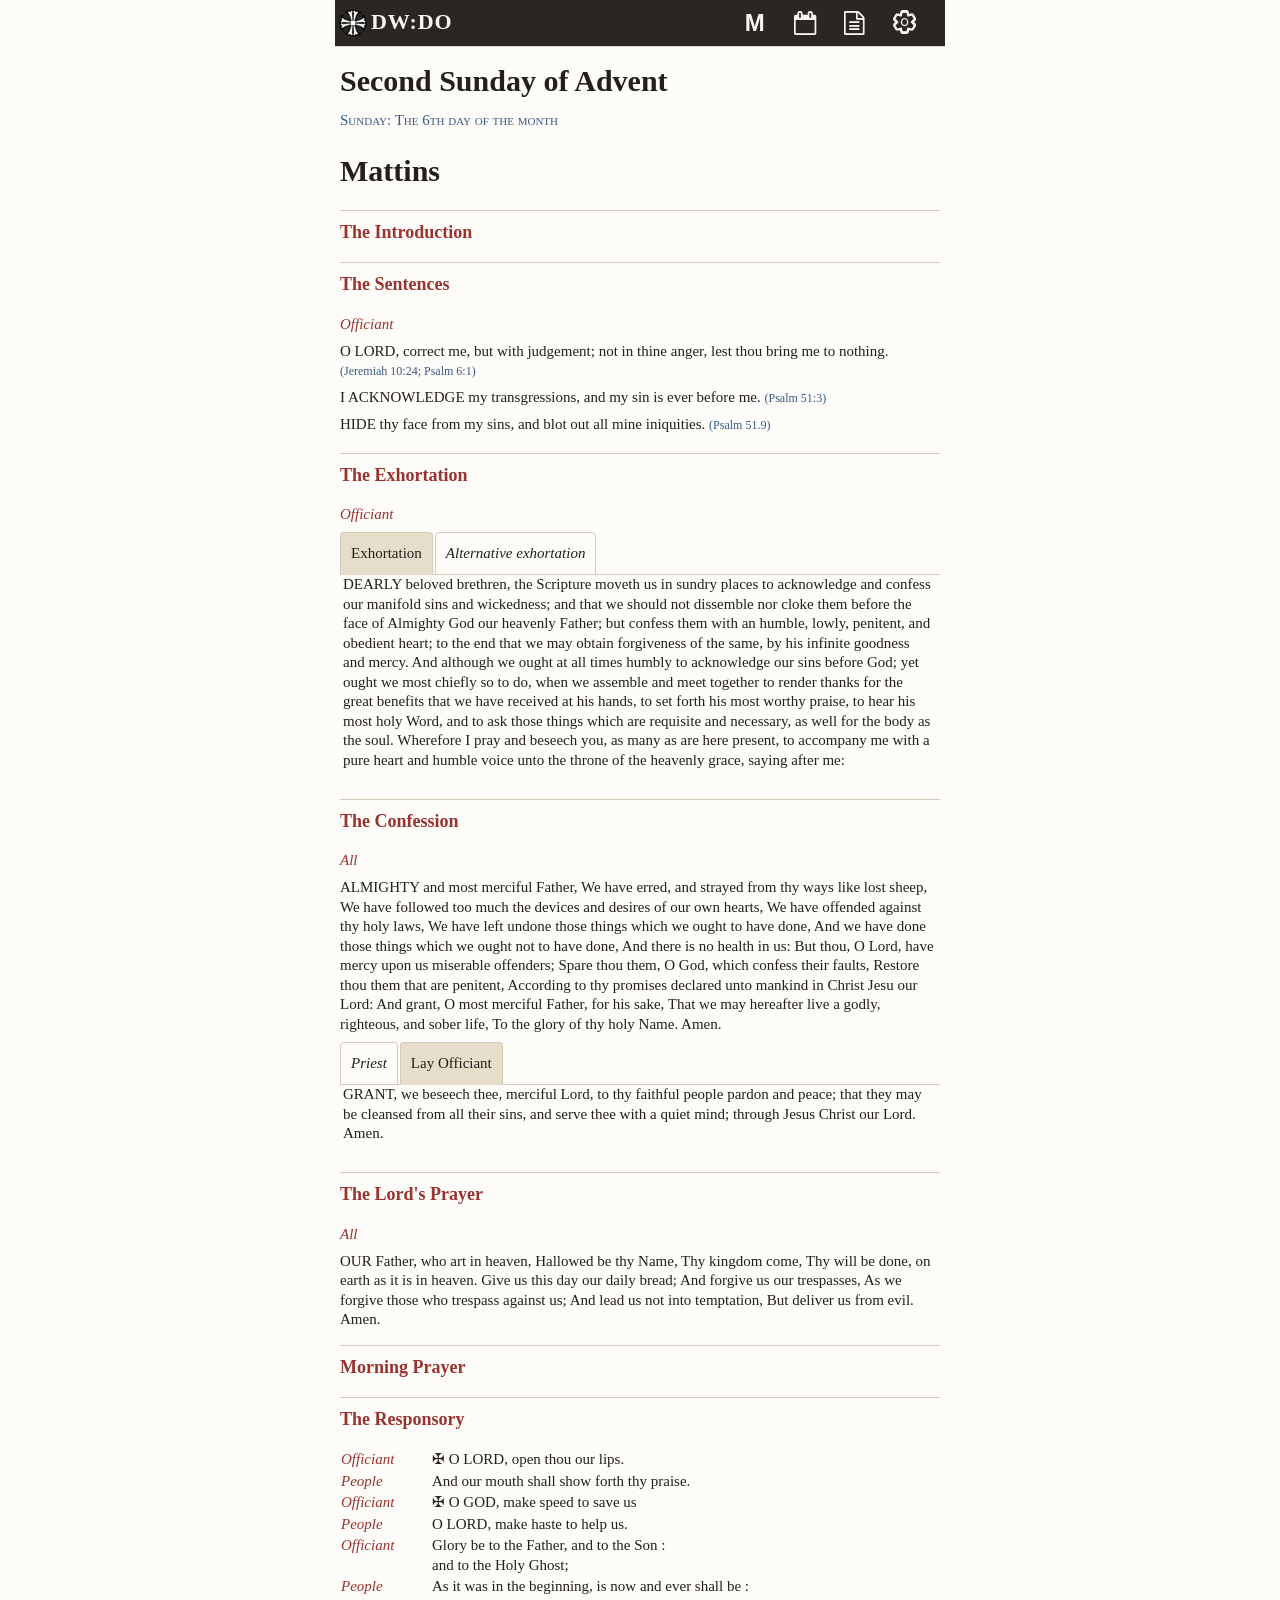
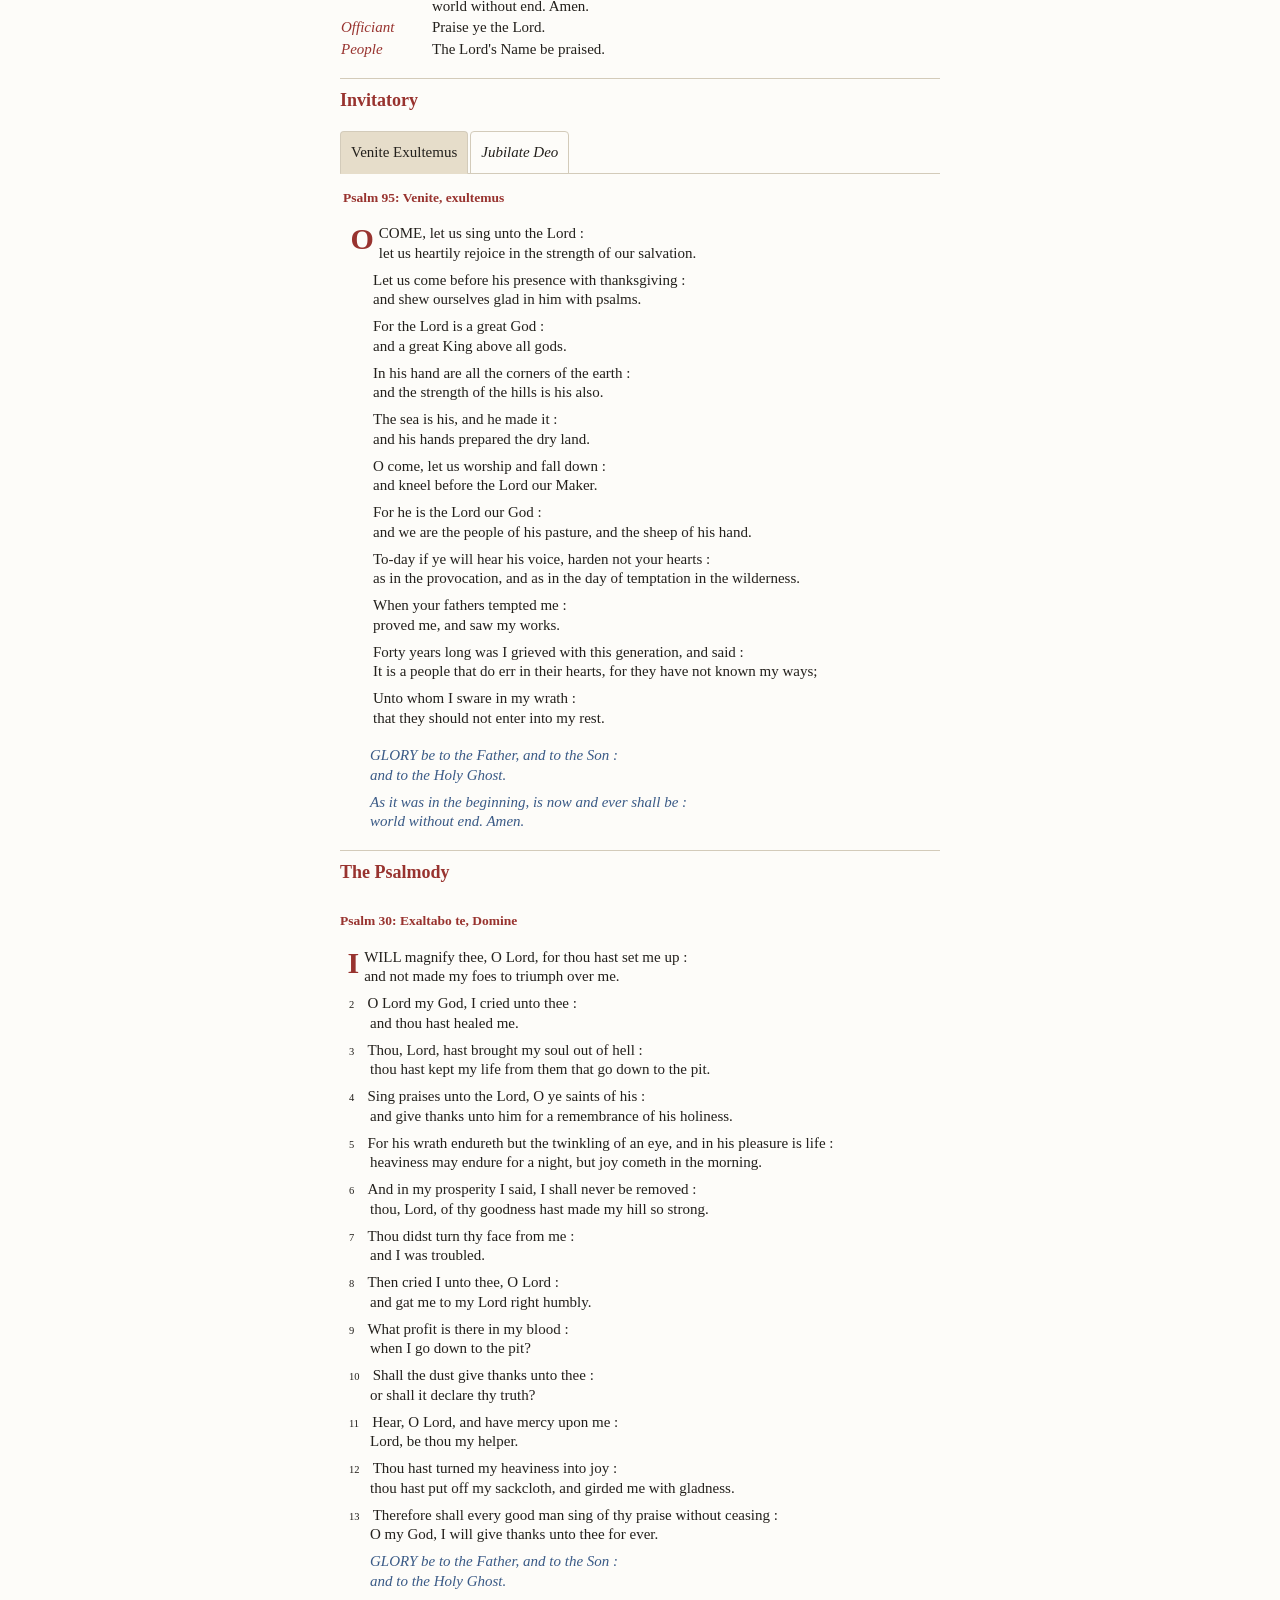
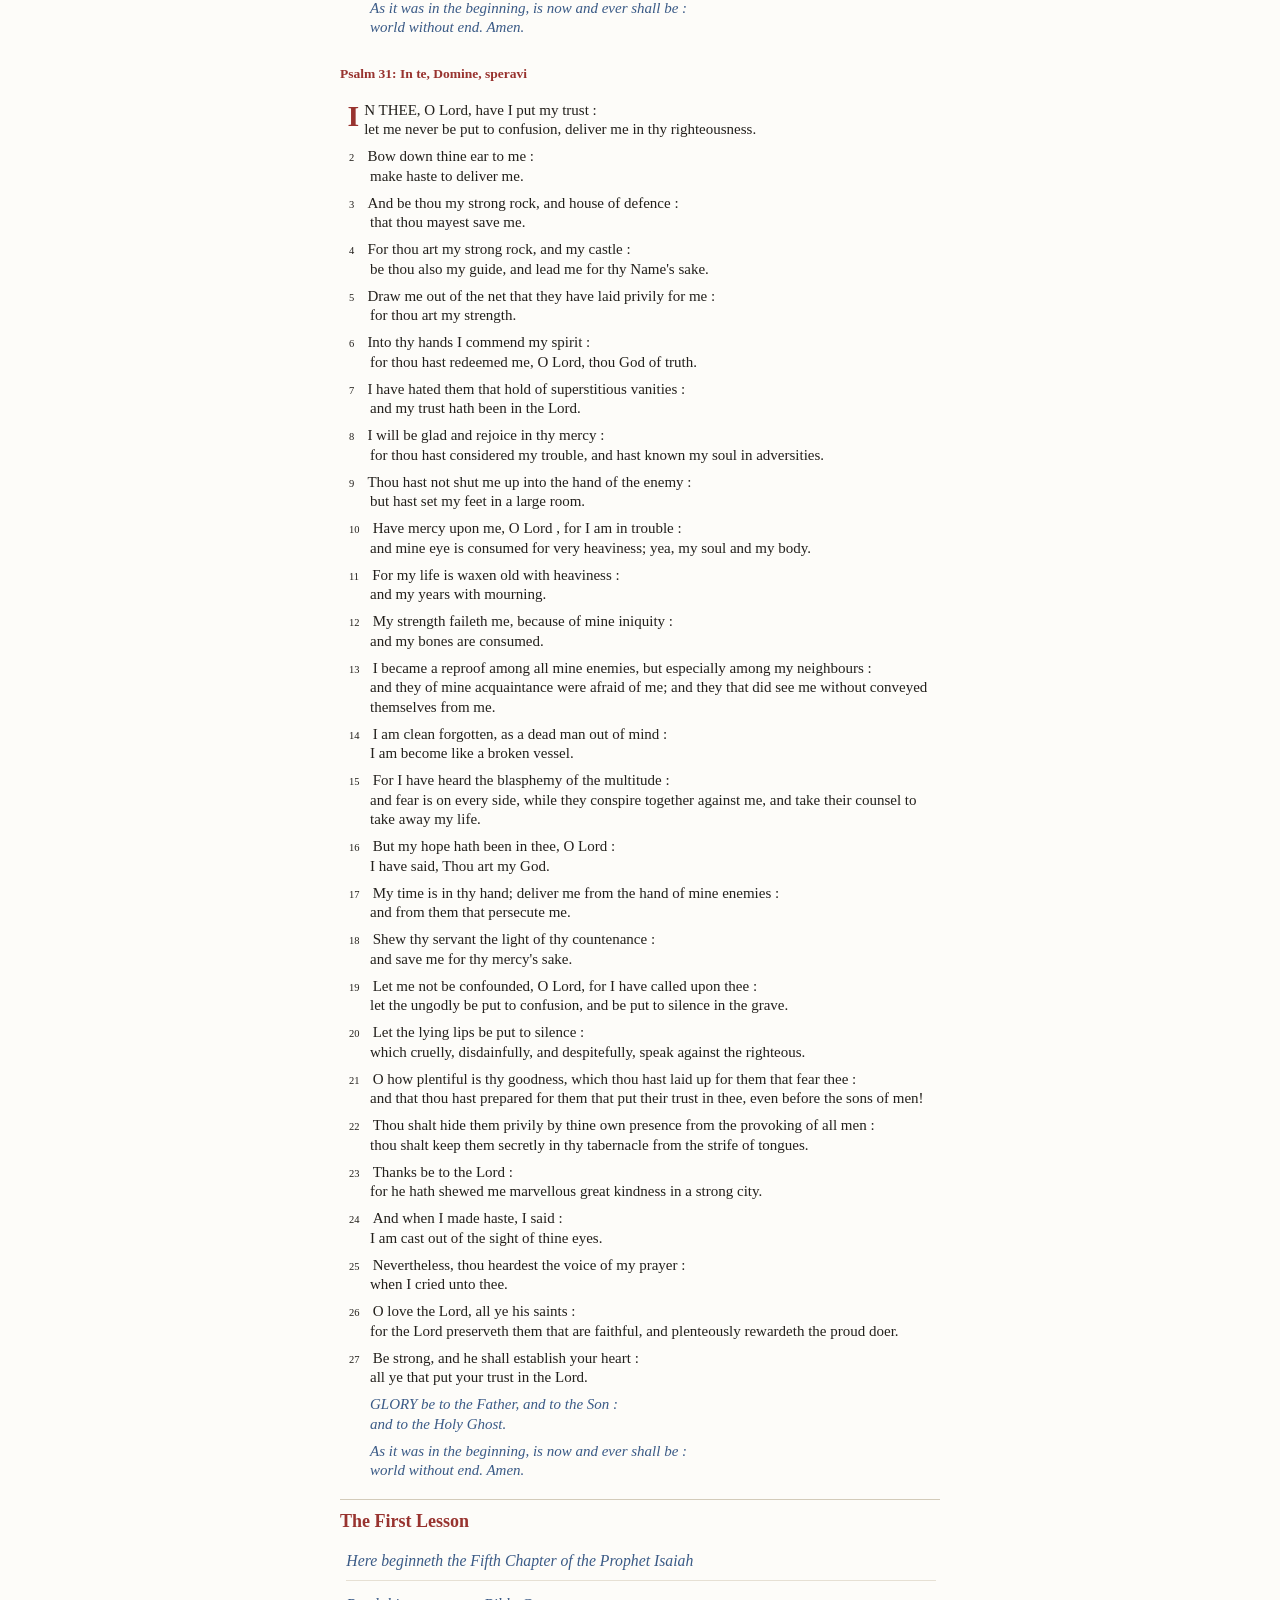
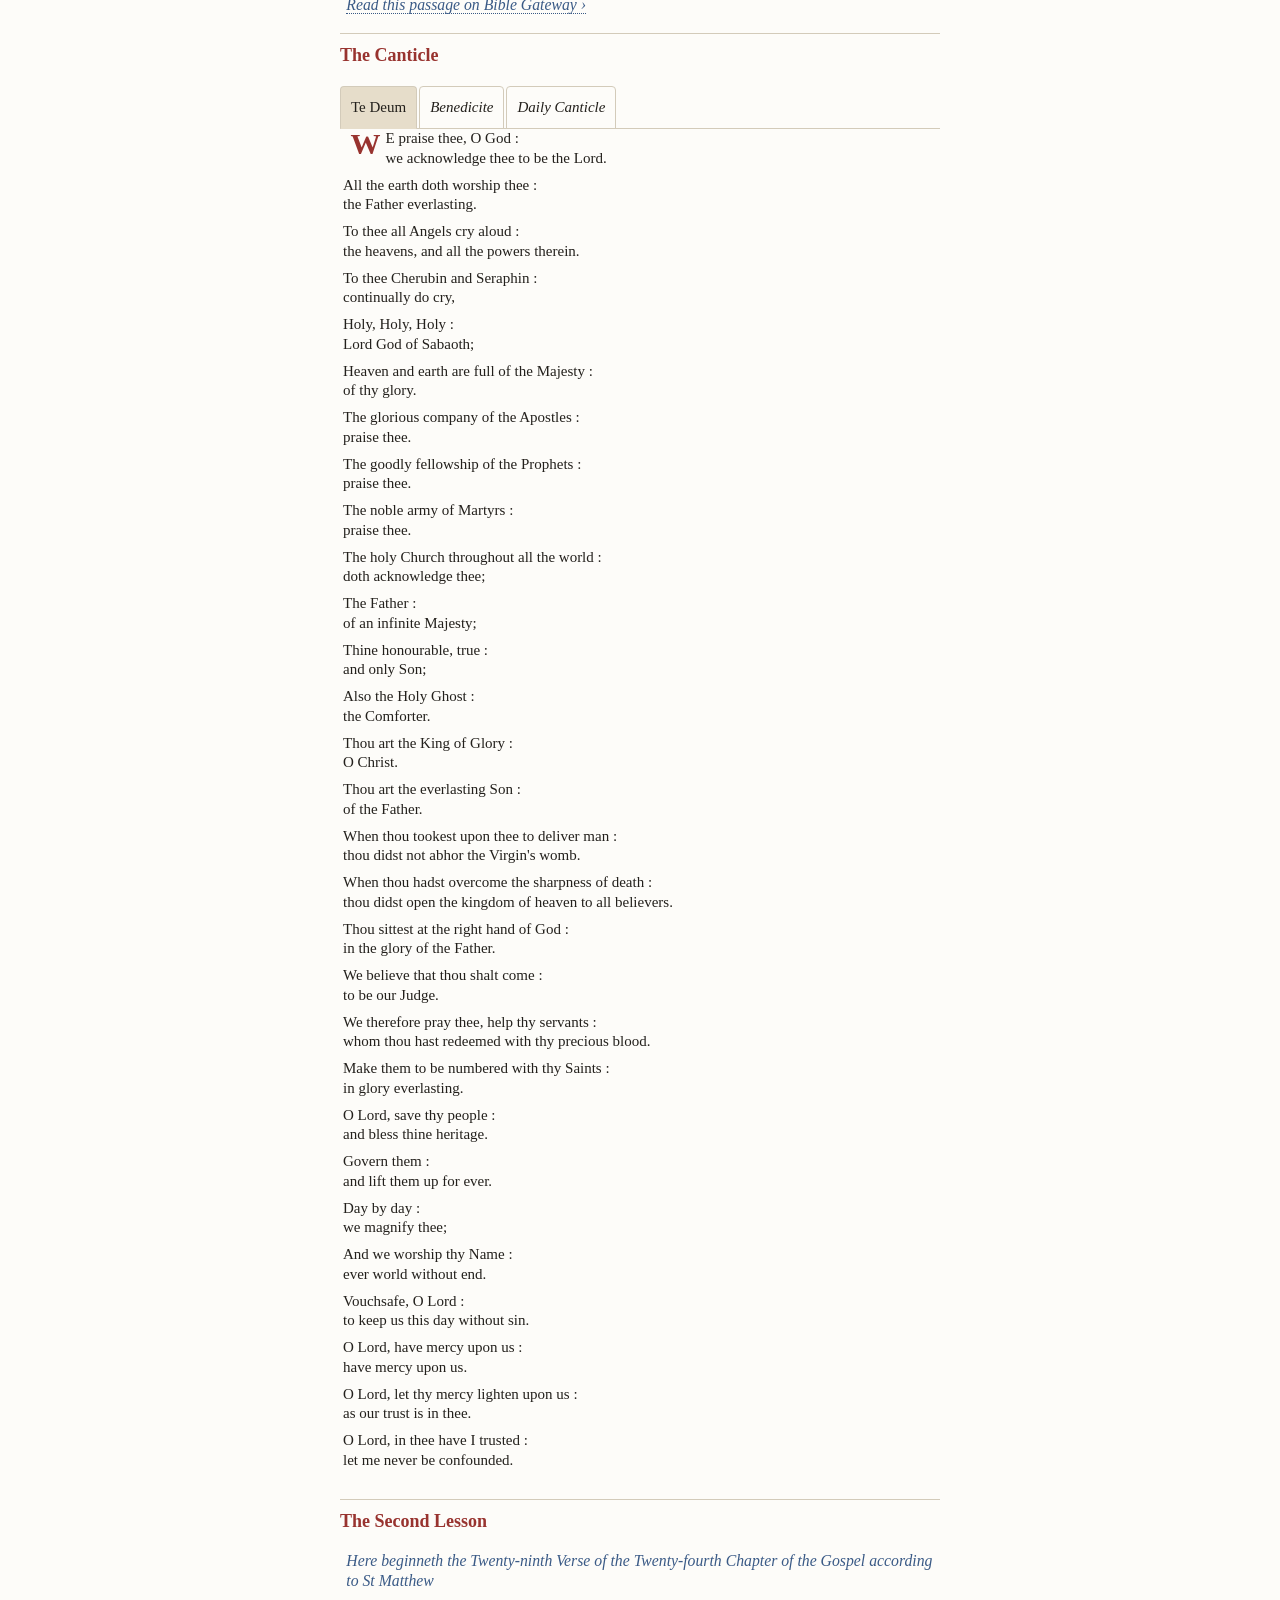
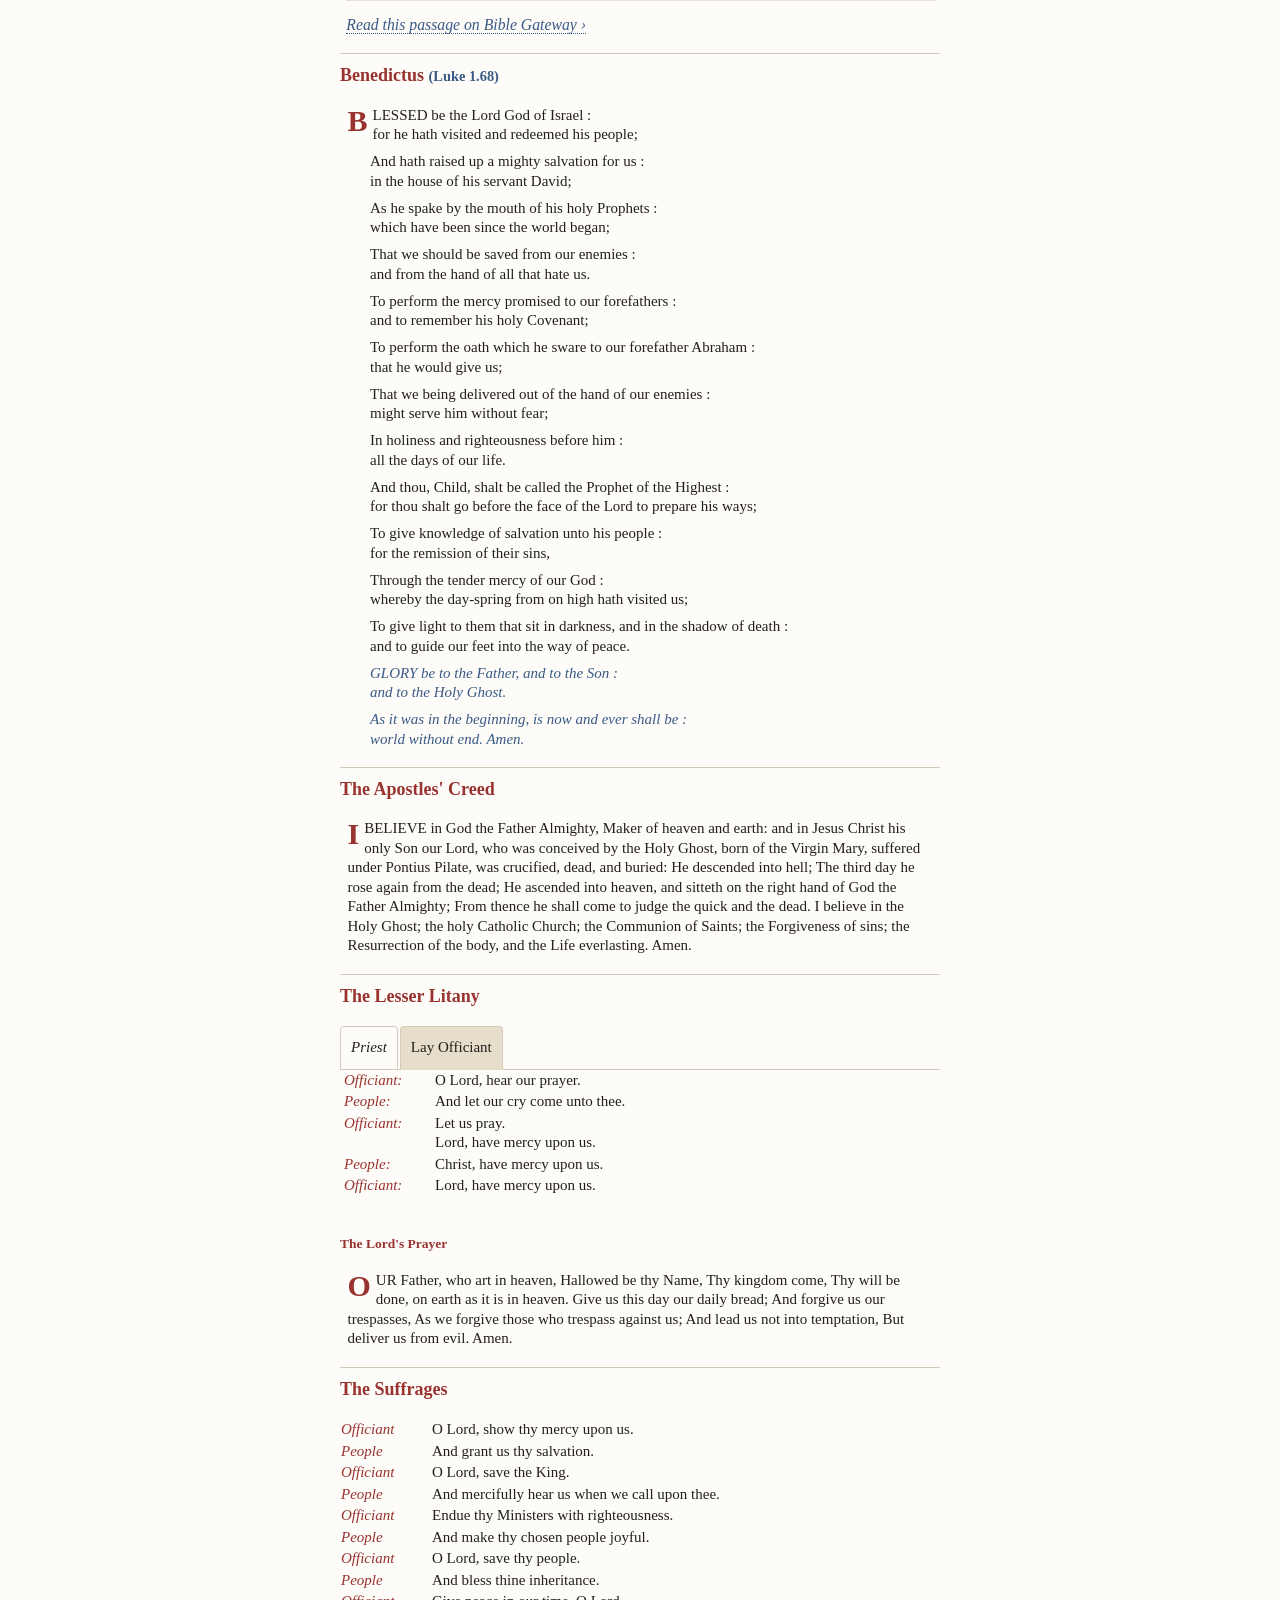
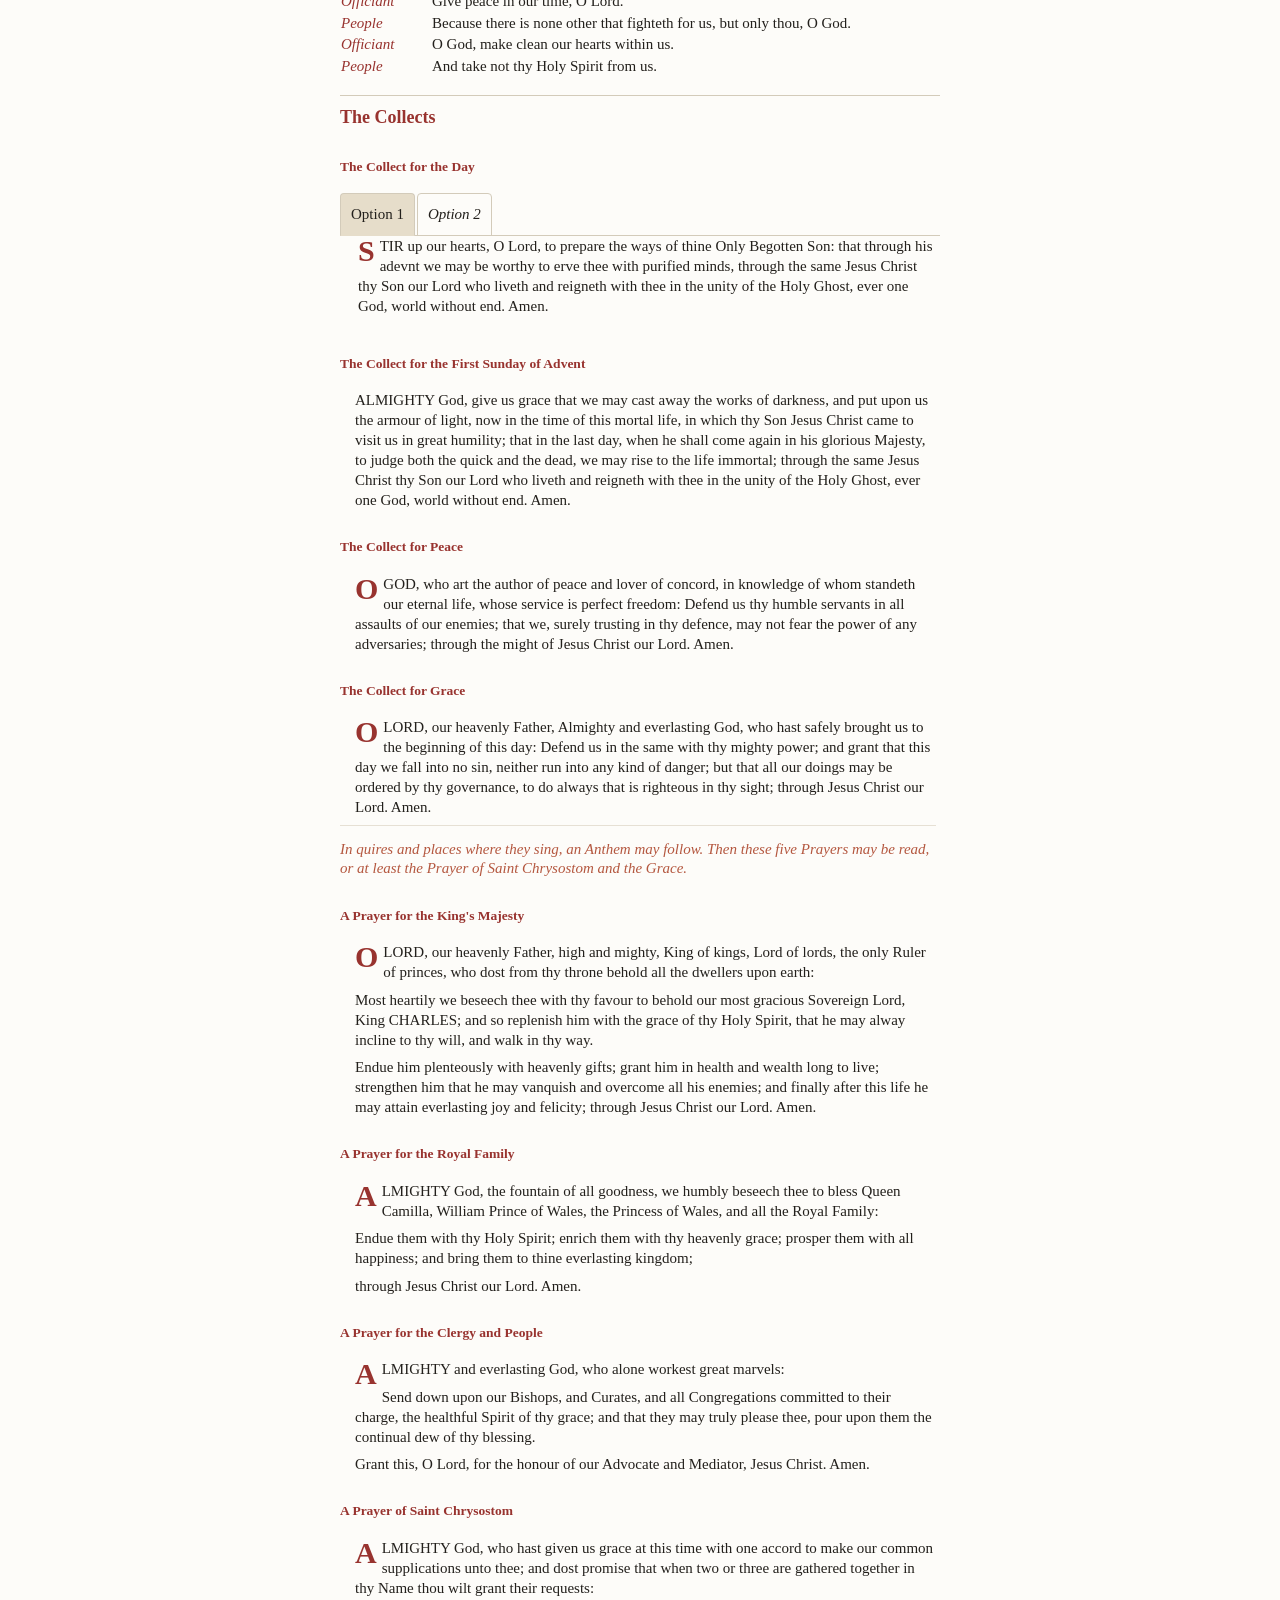
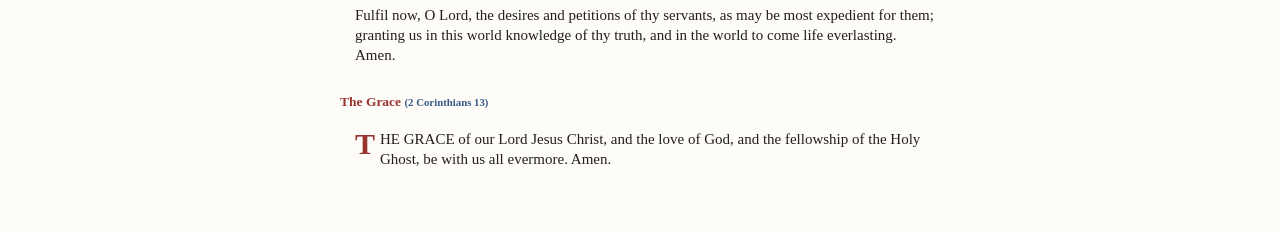
==== site/office.html @ e0500a2c "Local edition of DW:DO with embedded RSVCE lessons Self-contained private copy of the DW:DO Daily Of" ====
<!DOCTYPE html>
<html lang="en">
  <head>
    <meta charset="utf-8">
    <meta name="viewport" content="width=device-width, initial-scale=1.0">
    <title>DW:DO Office</title>
    <link rel="manifest" href="manifest.json">
    <script src="jsdata/psalmsText.js"></script>
    <script src="jsdata/otherTexts.js"></script>
    <script src="jsdata/psalmsForDay.js"></script>
    <script src="jsdata/calReadings.js"></script>
    <script src="jsdata/lessonText.js"></script>
    <script src="jsdata/endings.js"></script>
    <script src="jsdata/responsories.js"></script>
    <script src="js/ordo.js"></script>
    <script src="js/litDay.js"></script>
    <script src="js/officeFunctions.js"></script>
    <script src="upup.min.js"></script>
    <link rel="stylesheet" type="text/css" href="css/styles.css"></link>
    <link rel="shortcut icon" type="image/jpg" href="icon/favicon-48x48.png" />
    <link rel="apple-touch-icon" href="icon/favicon-192x192.png">
  </head>
  <body>
    <div id="container">
      <nav class='main-nav' id="main-nav">
        <div id="navhead"><img width='32' height='32' src='icon/favicon-48x48.png' class='navhead'>
          <p class='navheader'>DW:DO</p>
        </div>
        <div id='menu-buttons'>
          <button type="button" id='officeButton' class='sbtn' onclick="toggleOffice();">M</button>
          <button type="button" id='todayButton' class='sbtn hidden' onclick="changedate();"><i class="icon-ccw"></i></button>
          <button type="button" id='ordoButton' class='sbtn' onclick="showView('ordo');"><i class="icon-calendar-empty"></i></button>
          <button type="button" id='textsButton' class='sbtn' onclick="showView('texts');"><i class="icon-doc-text"></i></button>
          <button type="button" id='settingsButton' class='sbtn' onclick="showView('settings');"><i class="icon-cog-outline"></i></button>
          <button type="button" id='returnButton' class='sbtn hidden' onclick="showView('office');"><i class="icon-reply"></i></button>
        </div>
      </nav>

      <div id="ordo"></div>
      <div id="liturgicalDay"></div>
      <div id="office">
        <div id="officeTitle"></div>
        <div id="introduction"></div>
        <div id="Responsory"></div>
        <div id="InvitatoryPsalm"></div>
        <div id="Psalmody"></div>
        <div id="FirstLesson" class="firstlesson"></div>
        <div id="TeDeumOrMagnificat" class="psalm"></div>
        <div id="SecondLesson" class="secondlesson"></div>
        <div id="BenedictusorNuncDimittis" class="psalm"></div>
        <div id="Creed" class="psalm"></div>
        <div id="LesserLitany"></div>
        <div id="LordsPrayer" class="psalm"></div>
        <div id="Suffrages"></div>
        <div id="Collect"></div>
        <div id="Conclusion"></div>
        <div id="Anthem"></div>
      </div>
      <div id="compline">
        <div id="complineHeading"></div> 
        <div id="complineIntroduction"></div>
        <div id='complinePsalmody'></div>
        <div id='complineChapter'></div>
        <div id="complineHymn"></div>
        <div id="complineND"></div>
        <div id="complineCreed" class="psalm"></div>
        <div id="complineLordsPrayer" class="psalm"></div>
        <div id="complineConfession" class="psalm"></div>
        <div id="complineCollects"></div>
        <div id="complineAnthem">
        </div>
      </div>
      <div id="texts">
        <button class="accordion">The Litany</button>
        <div class='panel' id="litany">
        </div>
        <button class="accordion">The Psalms</button>
        <div class='panel' id="thePsalms">
          <div id="psalmsList"></div>
          <div id="thePsalm"></div>
        </div>
        <button id='messagesaccordion' class="accordion hidden">Message</button>
        <div class='panel' id="messages"></div>
        <!--<script>getMessages();</script>-->
      </div>
      <div id="settings"><h1>Settings</h1>
        <div id="options">
          <section>
            <h3>Officiant</h3>
            <div class='switchdiv'>
            <label for="opriest">Assume officiant is a priest</label>
              <label class="switch">
                <input type="checkbox" id="opriest" name="opriest" onchange = "doSetting('opriest','checkbox');">
                <span class="slider round"></span>
              </label>
            </div>
          </section>
          <section>
            <h3>Country &amp; Calendar</h3>
            <div class="custom-select">
              <select name="country" id="country" onchange="doSetting('country');">
                <option value="ENG">England</option>
                <option value="SCO">Scotland</option>
                <option value="WAL">Wales</option>
                <option value="CAN">Canada</option>
                <option value="USA">USA</option>
                <option value="AUS">Australia</option>
              </select>
            </div>
            <div class='switchdiv'>
              <label for="cal_show">Show overridden items in calendar</label>
              <label class="switch">
                <input type="checkbox" id="cal_show" name="cal_show" onchange = "doSetting('cal_show','checkbox');">
                <span class="slider round"></span>
              </label>
            </div>
            <div id='commonwealthoption'>
              <div class='switchdiv'>
                <label for="co_prayer">Show Commonwealth prayer instead of King and Royal Family</label>
                <label class="switch">
                  <input type="checkbox" id="co_prayer" name="co_prayer" onchange = "doSetting('co_prayer','checkbox');">
                  <span class="slider round"></span>
                </label>
              </div>
            </div>
          </section>
          <section>
            <h3>Text size</h3>
            <div class="textbuttons">
            <button type="button"  class='textbuttons' name="btn3" onclick="doSetting('fontsize',1);">A+</button>
            <button type="button" class='textbuttons'  name="btn2" onclick="doSetting('fontsize',0);">A</button>
            <button type="button" class='textbuttons' name="btn1" onclick="doSetting('fontsize',-1);">-A</button><br />
          </div>
            <p>Sample psalm text</p>
            <div class='sample'>
              <div class="psalm">
              <p class="psalm">HELP me, Lord, for there is not one godly man left&nbsp;:<br>
                for the faithful are minished from among the children of men,</p>
              <p class="psalm"><span class="pNumber">2 </span>They talk of vanity every one with his neighbour&nbsp;:<br>
                  they do but flatter with their lips, and dissemble in their double heart.</p>
              </div>
            </div>
          </section>
         <section>
            <h3>Dark Mode</h3>
            <div class='switchdiv'>
              <label for="m_dm">Mattins</label>
              <label class="switch">
                <input type="checkbox" id="m_dm" name="m_dm" onchange = "doSetting('m_dm','checkbox');">
                <span class="slider round"></span>
              </label>
            </div>
            <div class='switchdiv'>
              <label for="e_dm">Evensong</label>
              <label class="switch">
                <input type="checkbox" id="e_dm" name="e_dm" onchange = "doSetting('e_dm','checkbox');">
                <span class="slider round"></span>
              </label>
            </div>
            <div class='switchdiv'>
              <label for="c_dm">Compline</label>
              <label class="switch">
                <input type="checkbox" id="c_dm" name="c_dm" onchange = "doSetting('c_dm','checkbox');">
                <span class="slider round"></span>
              </label>
            </div>
          </section>
          <section>
            <h3>Time settings</h3>
            <div class="switchdiv">
              <label for="c_time">Show Compline from (pm:)</label>
              <input class="time-input" name='c_time' id="c_time" type="number" value = '9' step="1" min="4" max="11" onchange="doSetting('c_time');"/>
            </div> 
            <div class="switchdiv">
              <label for="eve_time">Show eve of feasts from (pm:)</label>
              <input class="time-input" name='c_time' id="eve_time" type="number" value = '5' step="1" min="0" max="11" onchange="doSetting('eve_time');"/>
            </div>
          </section>
          <section>
            <h3>Marian Anthems</h3>
            <div class='switchdiv'>
              <label for="a_m">Show anthem after Mattins</label>
              <label class="switch">
                <input type="checkbox" id="a_m" name="a_m" onchange = "doSetting('a_m','checkbox');">
                <span class="slider round"></span>
              </label>
            </div>
            <div class='switchdiv'>
              <label for="a_e">Show anthem after Evensong</label>
              <label class="switch">
                <input type="checkbox" id="a_e" name="a_e" onchange = "doSetting('a_e','checkbox');">
                <span class="slider round"></span>
              </label>
            </div><HR >
            <div class='switchdiv'>
              <label for="ca_latin">Anthem in Latin</label>
              <label class="switch">
                <input type="checkbox" id="ca_latin" name="ca_latin" onchange = "doSetting('ca_latin','checkbox');">
                <span class="slider round"></span>
              </label>
            </div>
          </section>
          <section>
            <h3>Page Buttons</h3>
            <div class='switchdiv'>
              <label for="pb">Show page buttons</label>
              <label class="switch">
                <input type="checkbox" id="pb" name="pb" onchange = "doSetting('pb','checkbox');">
                <span class="slider round"></span>
              </label>
            </div>
          </section>
        </div>
        <p>Noticed any issues? <a href="mailto:davidaldred@gmail.com">contact me</a>
        </div>
      </div>
    <div id="pagebuttons">
      <button type="button" class='left_cpb' onclick="changePage(-1);"><</button>
      <button type="button" class='right_cpb' onclick="changePage(1);">></button>
    </div>
    <script>doOrdo();</script>
    <script>showDivs(["liturgicalDay","office"]);</script>
    <script>showLiturgicalDay();</script>
    <script>doOffice();</script>
    <script>doPsalmsList();</script>
    <script>doLitany();</script>
     <script>
      UpUp.start({
        'cache-version': 'v3.0-local-rsvce',
        'content-url': 'office.html',
        'assets': ['office.html',
                   'css/styles.css','css/fontello.woff',
                   'jsdata/psalmsText.js','jsdata/otherTexts.js','jsdata/psalmsForDay.js',
                   'jsdata/calReadings.js','jsdata/lessonText.js','jsdata/endings.js','jsdata/responsories.js',
                   'js/ordo.js','js/litDay.js','js/officeFunctions.js','js/pageFunctions.js',
                   'icon/favicon-48x48.png','icon/favicon-192x192.png',
                  ],
        'service-worker-url': 'upup.sw.min.js'
      });
    </script>
</body>
<script src="js/pageFunctions.js"></script>
</html>
---- site/css/styles.css ----
/* ============================================================
   LIGHT THEME  (brighter, cleaner)
   ============================================================ */
:root, [data-theme="light"] {
  --font-color: #23201c;          /* soft near-black, warm */
  --sub-color: #3a5a86;           /* refined slate-blue (was navy) */
  --principal-color: #98332f;     /* warm deep red (was darkred) */
  --rubric-color: #b4573f;        /* muted terracotta (was pure red) */
  --bg-color: #fdfcf9;            /* bright warm white (was ivory) */
  --surface-color: #ffffff;       /* cards / raised surfaces */
  --bg-softcolor: #f4efe2;        /* soft parchment */
  --bg-softcolor-50: rgba(244,239,226,0.85);
  --subhead-color: #3a5a86;
  --secondary-color: #6b7280;
  --heading-color: #23201c;
  --toolbar-bg-color: #2a2622;    /* near-black warm charcoal (was pure black) */
  --toolbar-color: #f7f4ee;
  --border-color: #e6e0d4;        /* warm hairline */
  --border-strong: #d3cbba;
  --tab-border-color: #d3cbba;
  --tab-text-color: #23201c;
  --tab-bg-color: #f2ede2;
  --tab-active-bg-color: #e6ddca;
  --tab-hover-bg-color: #e9e2d3;
  --greyedtext-color: #9a948a;
  --link-color: #3a5a86;
  --accent-soft: rgba(152,51,47,0.10);
  --shadow: 0 1px 2px rgba(35,32,28,0.05), 0 4px 16px rgba(35,32,28,0.06);
  --track-color: #d9d3c6;
}

/* ============================================================
   DARK THEME  (redesigned: deep slate, warm off-white, gold/red accents)
   ============================================================ */
[data-theme="dark"] {
  --font-color: #e7e3da;          /* warm off-white */
  --sub-color: #86b4d8;           /* soft sky-blue (was harsh cyan) */
  --principal-color: #e0b25a;     /* warm gold (was goldenrod) */
  --rubric-color: #d79a6f;        /* warm tan (was peru) */
  --bg-color: #14161a;            /* deep slate (was pure black) */
  --surface-color: #1c1f25;       /* raised cards */
  --bg-softcolor: #23262d;
  --bg-softcolor-50: rgba(35,38,45,0.85);
  --subhead-color: #86b4d8;
  --secondary-color: #9aa2ad;
  --heading-color: #e7e3da;
  --toolbar-bg-color: #0e1013;    /* darker toolbar, light text (was gray/black) */
  --toolbar-color: #ece7dc;
  --border-color: #2c3038;        /* subtle divider */
  --border-strong: #3a3f49;
  --tab-border-color: #3a3f49;
  --tab-text-color: #e7e3da;
  --tab-bg-color: #1c1f25;
  --tab-active-bg-color: #2c3038;
  --tab-hover-bg-color: #262a31;
  --greyedtext-color: #767b84;
  --link-color: #86b4d8;
  --accent-soft: rgba(224,178,90,0.12);
  --shadow: 0 1px 2px rgba(0,0,0,0.3), 0 6px 20px rgba(0,0,0,0.35);
  --track-color: #3a3f49;
}

html { -webkit-text-size-adjust: 100%; }
body, div, nav.main-nav, .accordion, button.psalmbutton { transition: background-color .25s ease, color .25s ease, border-color .25s ease; }

body {
  font-size: 15px;
  line-height: 1.3;
  /*font-family: Arial, Helvetica, sans-serif;*/
  font-family: Georgia, 'Times New Roman', Times, serif;
  margin: 5px;
  margin-top:0px;
  padding-bottom: 30px;
  background-color: var(--bg-color);
}

@media only screen and (min-width: 600px) {
  body {
    background-color: var(--bg-color);
  }

  div#container {
    /*limit to 600px wide and centre in viewport on screens > 600px effective*/
    width: 600px;
    margin: auto;
    background-color: var(--bg-color);
    color: var(--font-color);
    padding-bottom: 20px;
  }
}

div{
  background-color: var(--bg-color);
  color: var(--font-color);
}

nav.main-nav {
  background-color: var(--toolbar-bg-color);
  display: flex;
  justify-content: space-between;
  color: var(--toolbar-color);
  height: 40px;
  margin-left: -5px;
  margin-right: -5px;
}

nav.main-nav>div{
  background-color: var(--toolbar-bg-color);
  color: var(--toolbar-color);
}

nav.main-nav.stickynav{
  position:sticky;
  top:0;
}

div#menu-buttons {
  float: right;
  padding: 4px;
  margin: 1px 10px;
}

img.navhead {
  float: left;
  margin: 2px;
}

p.navheader {
  float: left;
  font-size: 25px;
  margin-top: 3px;
  margin-bottom: 3px;
}

div#today {
  clear: both;
}

p {
  margin-block-end: 0.5em;
  margin-block-start: 0.5em;
  margin-right: 4px;
}

p.liturgicalDay {
  font-variant: small-caps;
  margin-top: 0px;
  color: var(--sub-color);
}

p.feasttype {
  color: var(--principal-color);
  font-variant: small-caps;
  line-height: 1;
  font-weight: bold;
}

span.eve {
  font-size: 0.6em;
  color: var(--sub-color);
}

span.smallcaps {
  font-variant: small-caps;
}

span.ref {
  color: var(--sub-color);
  font-size: 0.8em;
}

h1.mainTitle {
  line-height: 100%;
  margin-block-end: 0.5em;
}

table.ldoption{
  border-collapse: separate;
}
td.ldOr{
  color: var(--rubric-color);
  font-style: italic;
}

span.ldoption{
  border-left: 4px solid var(--sub-color);
  padding-left: 0.25em;
  color: var(--sub-color);
}

/*Captions for psalms and canticles*/
caption,
.caption {
  font-size: 1.2em;
  font-weight: bold;
  text-align: left;
  color: var(--principal-color);
  border-top: 1px var(--border-color) solid;
  padding-top: 5px;
}

h3.caption {
  font-size: 1.2em;
}

h4.caption {
  font-size: 0.9em;
  border-top: none;
}

span.subtitle {
  font-size: 0.9em;
  font-weight: normal;
  font-style: italic;

}

td.inset {
  padding-left: 25px;
}

p.antiphon1::before, p.antiphon2::before{
  content: "Antiphon:";
  color: var(--rubric-color);
}

p.rubric, td.rubric {
  border-top: 1px var(--border-color) solid;
  padding-top: 14px;
  color: var(--rubric-color);
  font-style: italic;
}

p.rubric-noborder {
  color: var(--rubric-color);
  font-style: italic;
}

/*Layout for psalms, gloria and canticles*/
p.psalm {
  margin-left: 2em;
}

td.chapter::first-letter, 
p.collect.firstline::first-letter,
p.psalm.chapter::first-letter{
  color: var(--principal-color);
  float: left;
  font-size: 2em;
  line-height: 1;
  font-weight: bold;
  margin-right: 5px;
  margin-left: 0em;
}

div.psalm p:first-of-type {
  margin-left: 0.5em;
}

div.psalm p:first-of-type::first-letter {
  color: var(--principal-color);
  float: left;
  font-size: 2em;
  line-height: 1;
  font-weight: bold;
  margin-right: 5px;
  margin-left: 0em;
}

p.lessonintro {
  font-size: 1.1em;
  margin-left: 0.5em;
}

p.lessonintro a{
  color: var(--sub-color);
}

p.psalm span.pNumber {
  margin-left: -2em;
  padding-right: 1em;
  font-size: 0.7em;
}

p.collect {
  margin-left: 1em;
  line-height: 20px;
}

p.gloria {
  margin-left: 2em;
  font-style: italic;
  color: var(--sub-color);
}

.speaker {
  vertical-align: top;
  font-weight: normal;
  font-style: italic;
  color: var(--principal-color);
  width: 5em;
  padding-right: 1em;
}

/* Table for responsorial sections */

td.text {
  vertical-align: top;
  font-weight: normal;
}

/* Tab content and buttons */
button.tablinks {
  border: 1px solid var(--tab-border-color);
  border-radius: 1px;
  padding: 5px;
  font-style: italic;
}

button.tablinks.active {
  background-color: var(--border-color);
}

.tabcontent {
  display: none;
}

.tabcontent.open {
  display: block;
}

/* Tabs */

.container--tabs .nav-tabs {
  float: left;
  width: 100%;
  margin: 0;
  padding: 0;
  list-style-type: none;
  border-bottom: 1px solid var(--tab-border-color);
}

.container--tabs .nav-tabs>li {
  float: left;
  margin-bottom: -1px;
}

.container--tabs .nav-tabs>li>a {
  float: left;
  margin-right: 2px;
  line-height: 1.42857143;
  padding: 10px;
  border: 1px solid var(--tab-border-color);
  border-radius: 4px 4px 0 0;
  text-decoration: none;
  font-style: italic;
  color: var(--tab-text-color);
}

.container--tabs .nav-tabs>li>a:hover {
  border-color: var(--tab-border-color);
  background-color: var(--tab-bg-color);
}

.container--tabs .nav-tabs>li.active>a,
.container--tabs .nav-tabs>li.active>a:hover,
.container--tabs .nav-tabs>li.active>a:focus {
  cursor: default;
  background-color: var(--tab-active-bg-color);
  border: 1px solid var(--tab-border-color);
  border-bottom-color: transparent;
  font-style: normal;
}

.container--tabs .tab-content {
  /*float: left;*/
  width: 100%;
}

.container--tabs .tab-content>.tab-pane {
  display: none;
}

.container--tabs .tab-content>.tab-pane.active {
  display: block;
  padding: 0.5%;
  padding-top: 30px;
}

.container--tabs .tab-content>.active {
  display: block;
}

div.sample{
  border-top: 1px solid var(--border-color);
  border-bottom: 1px solid var(--border-color);
  font-family: Georgia, 'Times New Roman', Times, serif;
}

div#settings {
  margin: 20px;
  padding: 2px;
  font-family: Arial, Helvetica, sans-serif;
 /* display: none;*/
}

div#settings h3{
  margin-top: 4px;
  margin-bottom: 4px;
  color: var(--principal-color);
}

div#settings section {
  margin-top: 5px;
  padding: 15px 4px;
  border: 1px solid var(--border-color);
  border-radius: 5px;
  background-color: var(--bg-color);
}

div.hidden{
  display: none;
}

.switchdiv {
  position: relative;
  padding-top: 8px;
  height: 35px;
}

.switchdiv .switch {
  position: relative;
  float: right;
  top: -5px;
  width: 60px;
  height: 34px;
  padding-top: -5px;
}

.switch input { 
  opacity: 0;
  width: 0;
  height: 0;
}

.slider {
  position: absolute;
  cursor: pointer;
  top: 0;
  left: 0;
  right: 0;
  bottom: 0;
  background-color: #ccc;
  -webkit-transition: .4s;
  transition: .4s;
}

.slider:before {
  position: absolute;
  content: "";
  height: 26px;
  width: 26px;
  left: 4px;
  bottom: 4px;
  background-color: var(--toolbar-color);
  -webkit-transition: .4s;
  transition: .4s;
}

input:checked + .slider {
  background-color: var(--principal-color);
}

input:focus + .slider {
  box-shadow: 0 0 1px var(--principal-color);
}

input:checked + .slider:before {
  -webkit-transform: translateX(26px);
  -ms-transform: translateX(26px);
  transform: translateX(26px);
}

/* Rounded sliders */
.slider.round {
  border-radius: 34px;
}

.slider.round:before {
  border-radius: 50%;
}

.custom-select {
min-width: 250px;
position: relative;
margin-bottom: 15px;
}

.custom-select select {
appearance: none;
width: 100%;
font-size: 1.15rem;
padding: 0.675em 6em 0.675em 1em;
background-color: var(--bg-color);
border: 1px solid #caced1;
border-radius: 0.25rem;
color: var(--font-color);
cursor: pointer;
}

.custom-select::before,
.custom-select::after {
--size: 0.3rem;
content: "";
position: absolute;
right: 1rem;
pointer-events: none;
}

.custom-select::before {
border-left: var(--size) solid transparent;
border-right: var(--size) solid transparent;
border-bottom: var(--size) solid black;
top: 40%;
}

.custom-select::after {
border-left: var(--size) solid transparent;
border-right: var(--size) solid transparent;
border-top: var(--size) solid black;
top: 55%;
}

input.time-input{
  float: right;
  margin-right: 8px;;
  font-size: 1.15em;
}

button.sbtn {
  background-color: var(--toolbar-bg-color);
  color: var(--toolbar-color);
  font-size: 24px;
  font-weight: 400;
  margin-right: 15px;
  padding: 0;
  border: none;
}

button.sbtn.alert {
  color: yellow;
}

button.textbuttons {
  background-color: var(--principal-color);
  color: var(--toolbar-color);
  font-size: 1.5em;
  height: 1.5em;
  width: 1.5em;
  float: right;
  margin-right: 5px;
  padding: 0;
  border: none;
}

button.hidden {
  display: none;
}

/* Place the page buttons bar at the bottom of the page, and make it stick */
div#pagebuttons {
  display: none;
  background-color: var(--bg-softcolor-50);
  overflow: hidden;
  position: fixed;
  margin: -5px;
  bottom: 0;
  width: 100%;
}

/* Style the links inside the navigation bar */
div#pagebuttons button {
  color: var(--toolbar-color);
  background-color: var(--toolbar-bg-color);
  text-align: center;
  padding: 8px 12px;
  text-decoration: none;
  font-size: 17px;
}

div#pagebuttons button.left_cpb {
  float: left;
}

div#pagebuttons button.right_cpb {
  float: right;
}

div#ordoheader{
  height: 45px;
  position: sticky;
  top: 40px;
  background: var(--bg-color);
  z-index: 1;
  padding:0px;
}

div#ordoheader h1{
  margin-top: 0;
  padding: 0;
  display: inline-block;
}

div#yearchanger {
  float: right;
  padding-top: 8px;
}

div#yearchanger button.sbtn {
  margin-left: 15px;
  background-color: var(--principal-color)
}

div#yearchanger span {
  font-size: 18px;
  font-weight: bold;
}

tr.lineabove{
  border-top: 1px solid var(--border-color);
}

tr.lineabove > td{
  padding-top: 8px;
}

table{
  border-collapse: collapse; 
}

table.ordo {
  border: 1px solid;
}

table.ordo th,
table.ordo td {
  border: 1px solid var(--principal-color);
  padding: 8px 3px;;
}

table.ordo th.stickyheader {
  background: var(--toolbar-bg-color);
  color:var(--toolbar-color);
  position: sticky;
  top: 84px;
}

span.line_main {
  font-weight: normal;
}

span.line_outranked {
  color: var(--greyedtext-color);
}

span.line_optional, .ltype_O {
  font-style: italic;
}

span.ltype_S {
  text-transform: uppercase;
  font-weight: bold;
}

span.ltype_s:not(.line_outranked) {
  font-weight: bold;
}

span.ltype_x {
  text-transform: uppercase;
  font-weight: bold;
  font-style: italic;
}

span.ltype_F, span.ltype_L{
  font-variant: small-caps;
}

div#psalmslist{
  text-align: center;
}

button.psalmbutton{
  width: 50px;
  padding: 5px;
  margin: 2px;
  background-color: var(--bg-color);
  color: var(--principal-color);
  border-color: var(--border-color);
}

button.psalmClose{
  float: right;
  width: 40px;
}

/*Accordion & panels*/
.accordion {
  background-color: var(--bg-color);
  
  font-family: Georgia, 'Times New Roman', Times, serif;
  color: var(--principal-color);
  font-size: 1.2em;
  font-weight: bold;
  cursor: pointer;
  padding: 18px;
  width: 100%;
  text-align: left;
  border: 1px solid var(--border-color);
  outline: none;
  transition: 0.4s;
}

.panel {
  display: none;
  overflow: hidden;
}

.accordion:after {
  content: '\02795'; /* Unicode character for "plus" sign (+) */
  font-size: 13px;
  color: #777;
  float: right;
  margin-left: 5px;
}

button.accordion.active:after {
  content: "\2796"; /* Unicode character for "minus" sign (-) */
}

/* Fontello icons */
@font-face {
  font-family: 'fontello';
  src: url('fontello.woff') format('woff');
  font-weight: normal;
  font-style: normal;
}
[class^="icon-"]:before, [class*=" icon-"]:before {
  font-family: "fontello";
  font-style: normal;
  font-weight: normal;
  display: inline-block;
  text-decoration: inherit;
  width: 0.9em;
  margin-right: .2em;
  text-align: center;
  font-variant: normal;
  text-transform: none;
  line-height: 1em;
  margin-left: .2em;
  -webkit-font-smoothing: antialiased;
  -moz-osx-font-smoothing: grayscale;
  color: var(--toolbar-color);
}
.icon-cog-outline:before { content: '\e800'; } /* '' */
.icon-ccw:before { content: '\e801'; } /* '' */
.icon-doc-text:before { content: '\f0f6'; } /* '' */
.icon-reply:before { content: '\f112'; } /* '' */
.icon-calendar-empty:before { content: '\f133'; } /* '' */
.icon-bell-alt:before { content: '\f0f3'; } /* '' */

@media only screen and (max-width: 400px) {
  button.sbtn {
    margin-right: 10px;
  }
  div.menu-buttons {
    margin-right: 0px;
  }
  h1{
    font-size: 1.8em;
  }
  
  [class^="icon-"]:before, [class*=" icon-"]:before {
    margin-left: 0;
  }
}
/* ============================================================
   REDESIGN LAYER — v3 local edition
   toolbar polish · settings · toggles · embedded lessons
   ============================================================ */

/* --- Toolbar --- */
nav.main-nav {
  align-items: center;
  height: 46px;
  box-shadow: 0 1px 0 rgba(0,0,0,0.15);
}
p.navheader { font-size: 22px; letter-spacing: 0.04em; font-weight: 600; }
button.sbtn {
  border-radius: 8px;
  width: 38px; height: 34px;
  margin-right: 8px;
  transition: background-color .15s ease, transform .1s ease;
}
button.sbtn:hover { background-color: rgba(255,255,255,0.12); }
button.sbtn:active { transform: scale(0.92); }
#officeButton { font-weight: 700; }

/* --- Embedded scripture lessons --- */
div.lessonbody {
  margin: 0.35em 0 0.2em;
  padding: 0.2em 0.6em 0.2em 0.9em;
  border-left: 3px solid var(--accent-soft);
  border-left-color: var(--principal-color);
}
p.reading {
  margin: 0.55em 0;
  line-height: 1.5;
  text-align: left;
  hyphens: auto;
}
p.reading.poetry {
  margin-left: 0.6em;
  padding-left: 0.9em;
  text-indent: -0.9em;   /* hanging indent for wrapped poetic lines */
}
sup.vn {
  color: var(--principal-color);
  font-size: 0.62em;
  font-weight: 700;
  vertical-align: super;
  line-height: 0;
  margin-right: 0.25em;
  user-select: none;
}
span.cn {
  color: var(--principal-color);
  font-weight: 700;
  font-size: 1.35em;
  line-height: 1;
  float: left;
  margin: 0.02em 0.18em 0 0;
}
span.sc { font-variant: small-caps; letter-spacing: 0.02em; }
p.lessonintro {
  font-size: 1.05em;
  font-style: italic;
  color: var(--sub-color);
  margin-left: 0.4em;
}
p.lessonintro.lessonend {
  margin-top: 0.6em;
  color: var(--rubric-color);
}
p.lessonintro a { color: var(--link-color); text-decoration: none; border-bottom: 1px dotted; }

/* --- Settings screen --- */
div#settings { margin: 16px 14px 40px; }
div#settings h1 {
  font-family: Georgia, 'Times New Roman', Times, serif;
  color: var(--principal-color);
  font-size: 1.7em;
  border-bottom: 2px solid var(--border-color);
  padding-bottom: 8px;
  margin-bottom: 18px;
}
div#settings section {
  margin: 0 0 16px;
  padding: 6px 16px 14px;
  border: 1px solid var(--border-color);
  border-radius: 12px;
  background-color: var(--surface-color);
  box-shadow: var(--shadow);
}
div#settings h3 {
  font-family: Georgia, 'Times New Roman', Times, serif;
  color: var(--principal-color);
  font-size: 1.15em;
  letter-spacing: 0.01em;
  padding: 10px 0 8px;
  margin: 0 0 4px;
  border-bottom: 1px solid var(--border-color);
}
.switchdiv {
  display: flex;
  align-items: center;
  justify-content: space-between;
  gap: 12px;
  height: auto;
  min-height: 40px;
  padding: 6px 0;
}
.switchdiv label:first-child { flex: 1; }
div#settings section p { color: var(--secondary-color); font-size: 0.95em; }

/* --- Toggle switches (recoloured, smaller, smoother) --- */
.switchdiv .switch {
  position: relative; float: none; top: 0;
  flex: 0 0 auto;
  width: 48px; height: 28px;
}
.slider {
  background-color: var(--track-color);
  border-radius: 28px;
  transition: background-color .25s ease;
}
.slider:before {
  height: 22px; width: 22px;
  left: 3px; bottom: 3px;
  background-color: #ffffff;
  box-shadow: 0 1px 3px rgba(0,0,0,0.3);
  border-radius: 50%;
  transition: transform .25s ease;
}
input:checked + .slider { background-color: var(--principal-color); }
input:checked + .slider:before { transform: translateX(20px); }
input:focus + .slider { box-shadow: 0 0 0 3px var(--accent-soft); }

/* --- Select (country) --- */
.custom-select select {
  background-color: var(--surface-color);
  border: 1px solid var(--border-strong);
  border-radius: 8px;
  color: var(--font-color);
  font-size: 1.05rem;
  padding: 0.6em 3em 0.6em 0.9em;
}
.custom-select::before { border-bottom-color: var(--font-color); }
.custom-select::after { border-top-color: var(--font-color); }

/* --- Text-size buttons --- */
button.textbuttons {
  border-radius: 8px;
  width: 2em; height: 2em;
  margin-left: 6px;
  box-shadow: var(--shadow);
}
div.sample {
  margin-top: 10px;
  border: 1px solid var(--border-color);
  border-radius: 10px;
  padding: 8px 12px;
  background: var(--bg-softcolor);
}

/* --- Time inputs --- */
input.time-input {
  background-color: var(--surface-color);
  color: var(--font-color);
  border: 1px solid var(--border-strong);
  border-radius: 8px;
  padding: 4px 6px;
  width: 3.2em;
}

/* --- Accordions (Other Texts) --- */
.accordion {
  border: 1px solid var(--border-color);
  border-radius: 10px;
  margin-top: 8px;
  padding: 16px 18px;
  background-color: var(--surface-color);
  box-shadow: var(--shadow);
}
.accordion:hover { background-color: var(--bg-softcolor); }

/* --- Psalm number buttons --- */
button.psalmbutton {
  border: 1px solid var(--border-strong);
  border-radius: 8px;
}
button.psalmbutton:hover { background-color: var(--bg-softcolor); }

/* --- Captions get a touch more air --- */
.caption { border-top-color: var(--border-strong); padding-top: 10px; }

/* --- Links --- */
a { color: var(--link-color); }
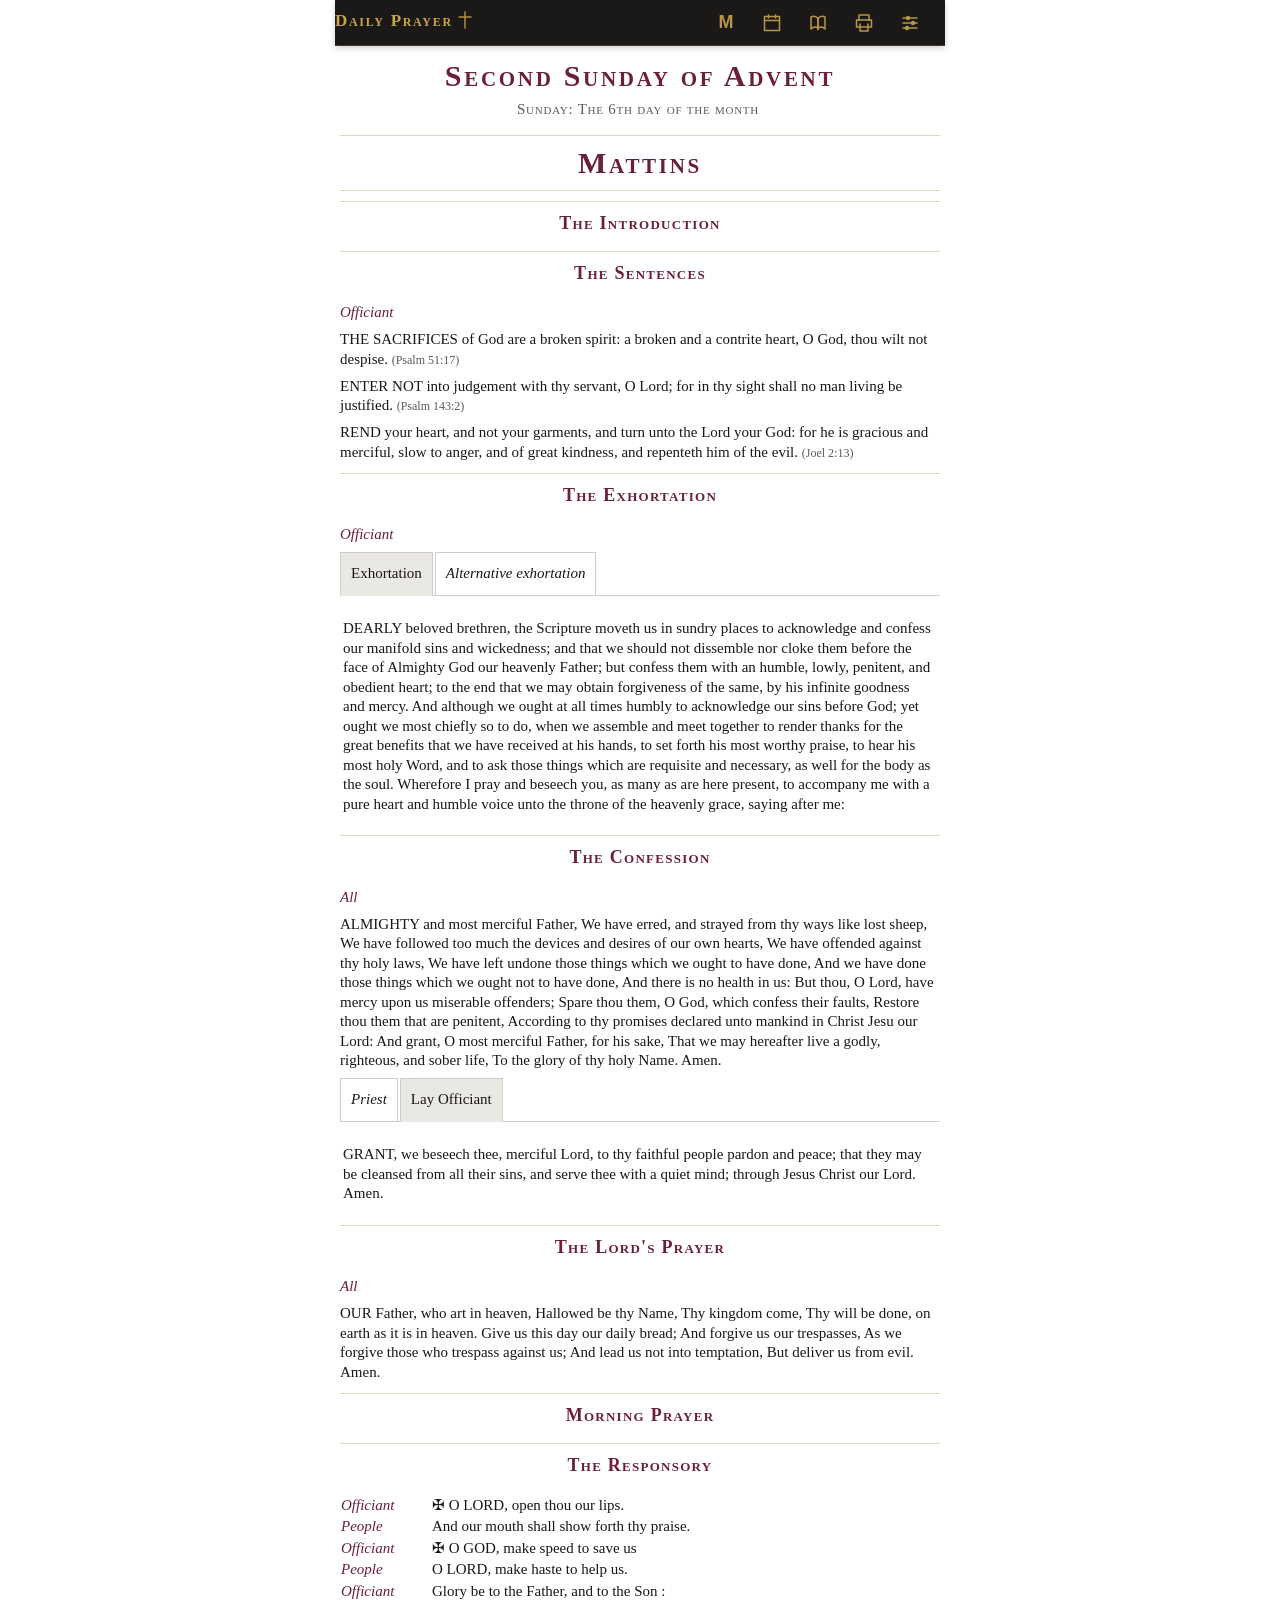
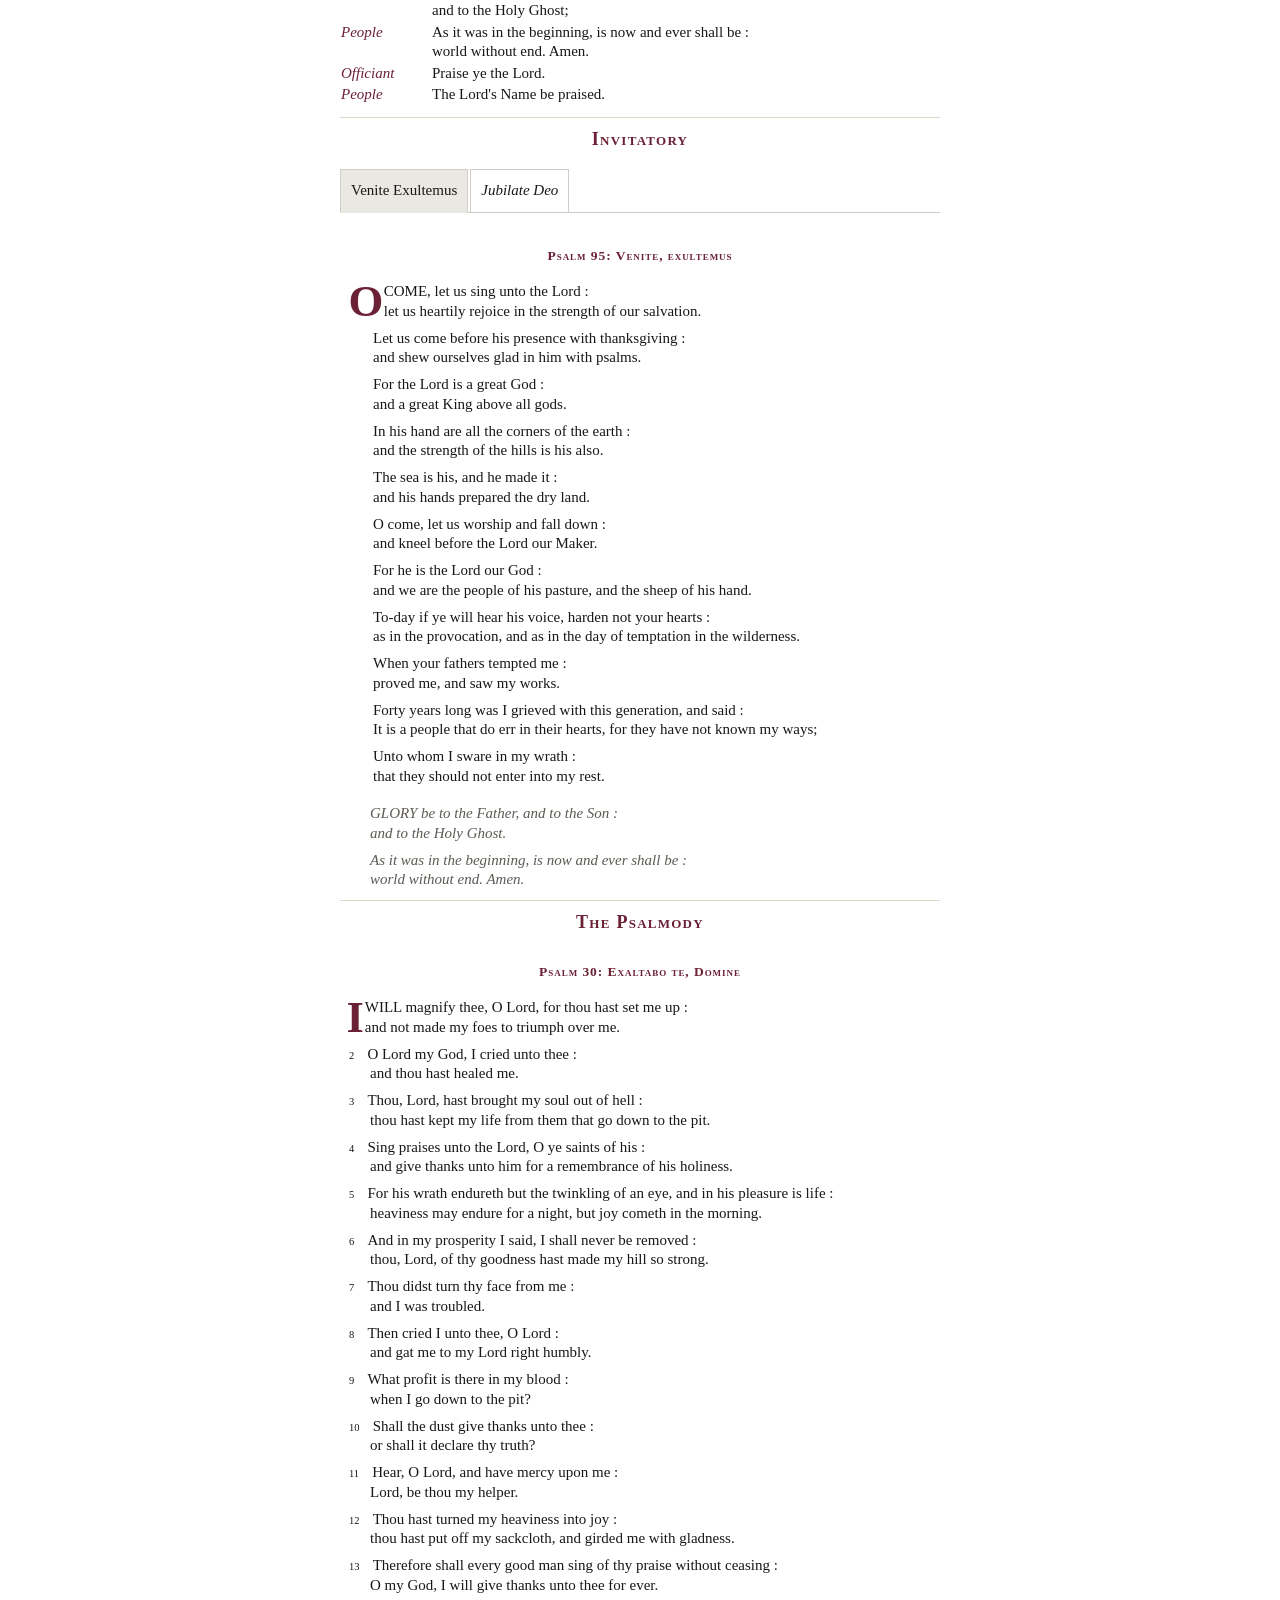
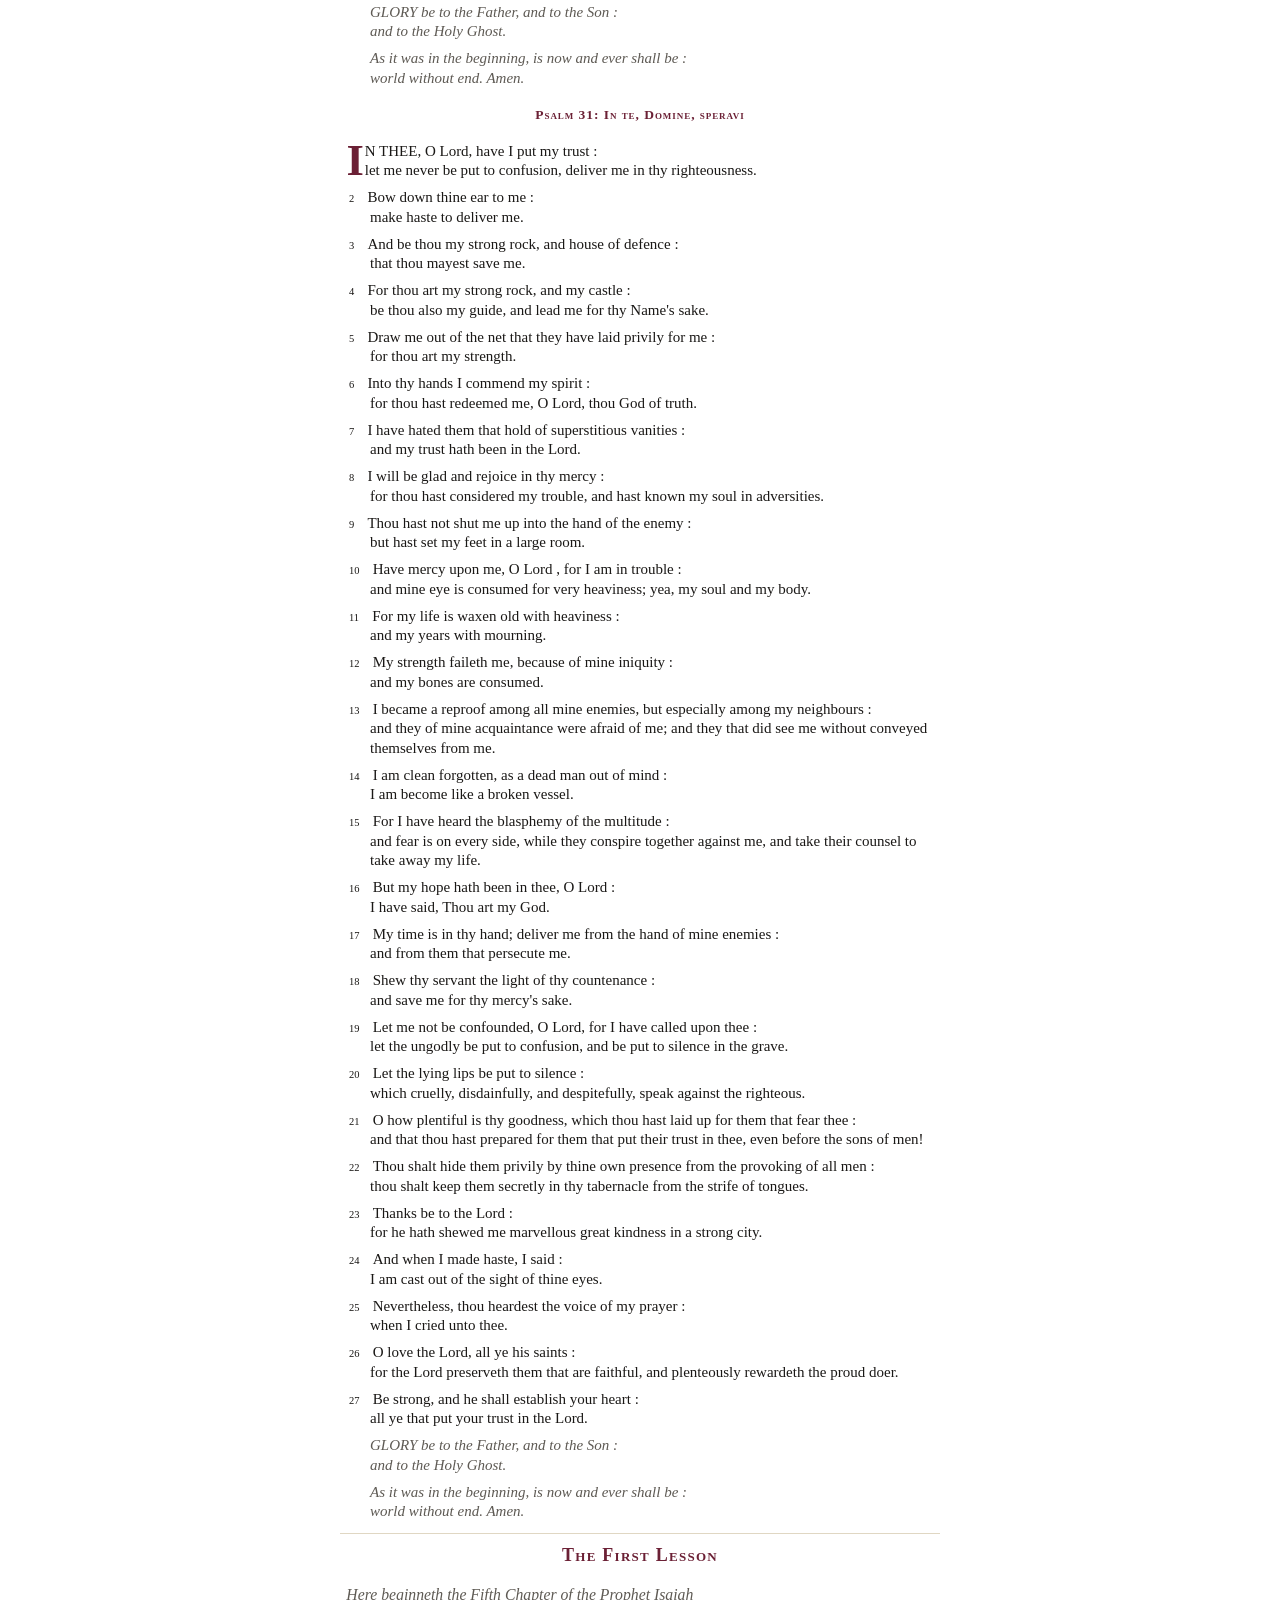
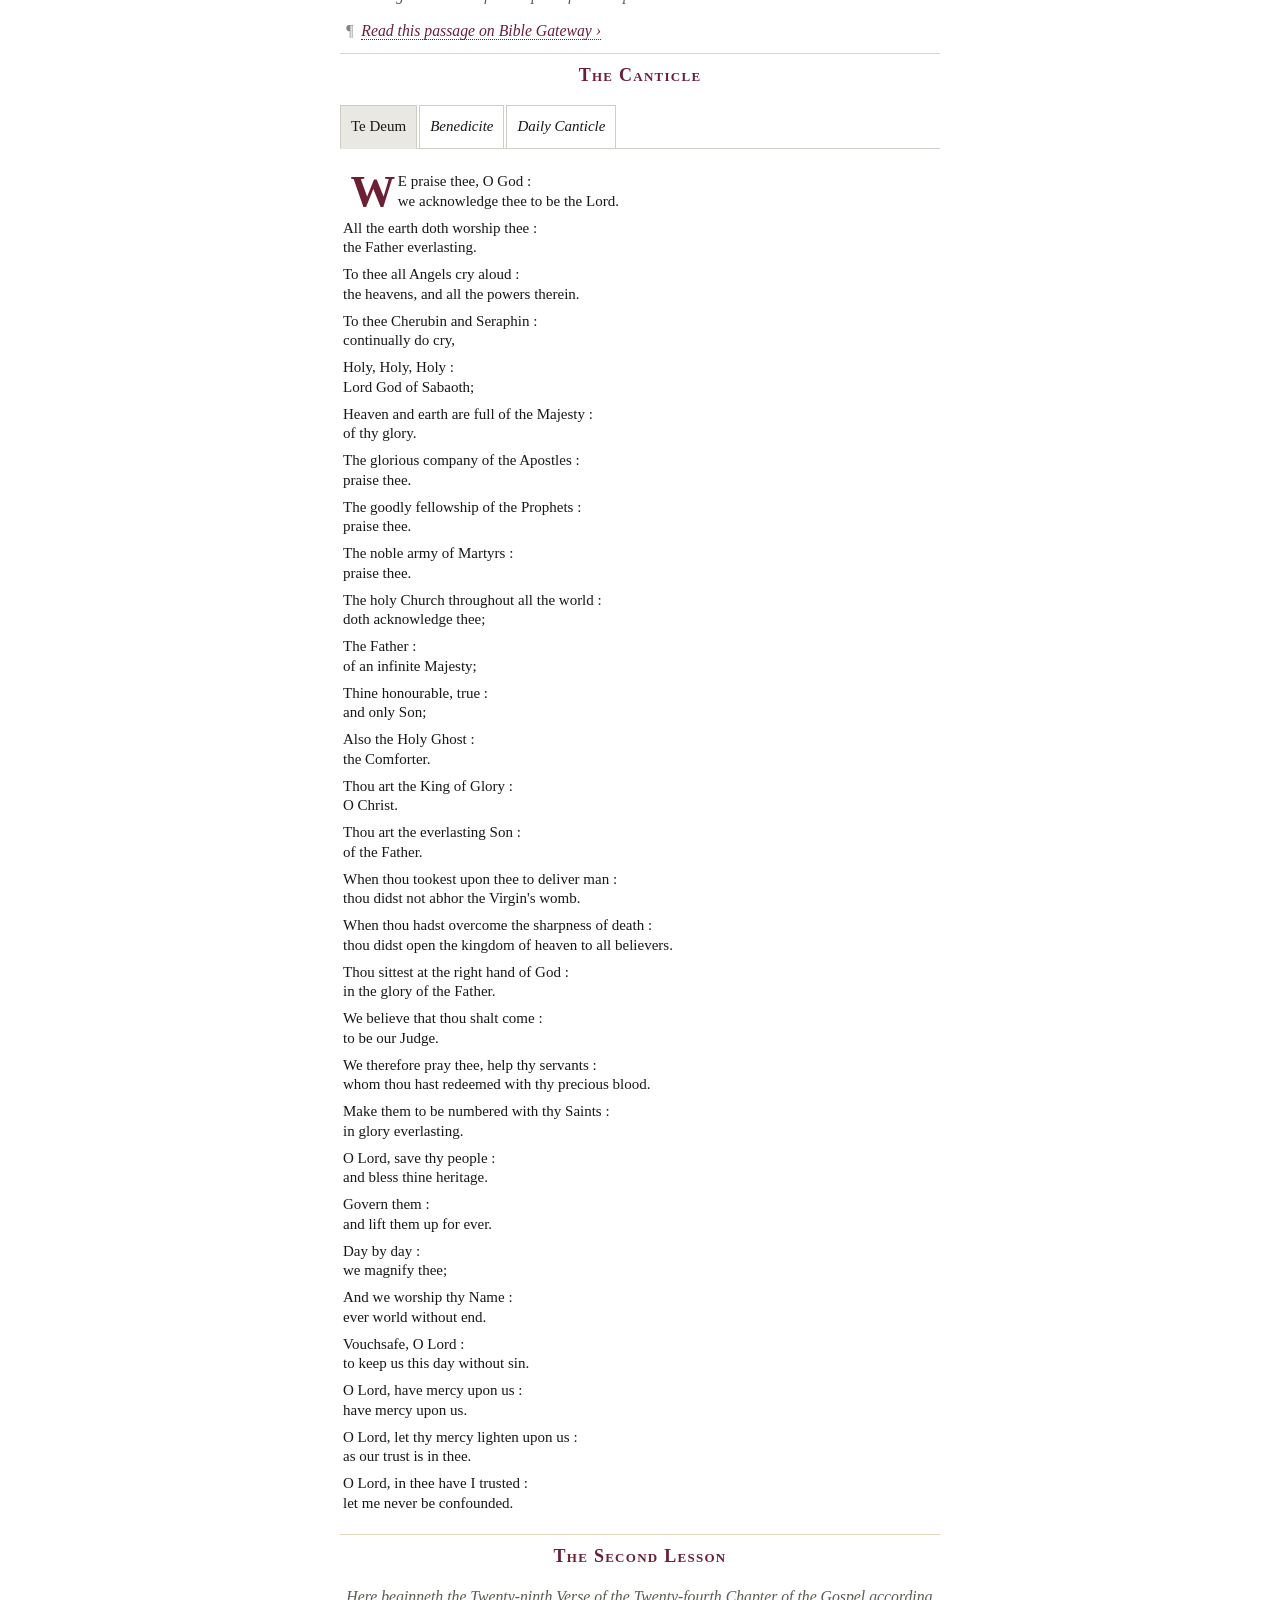
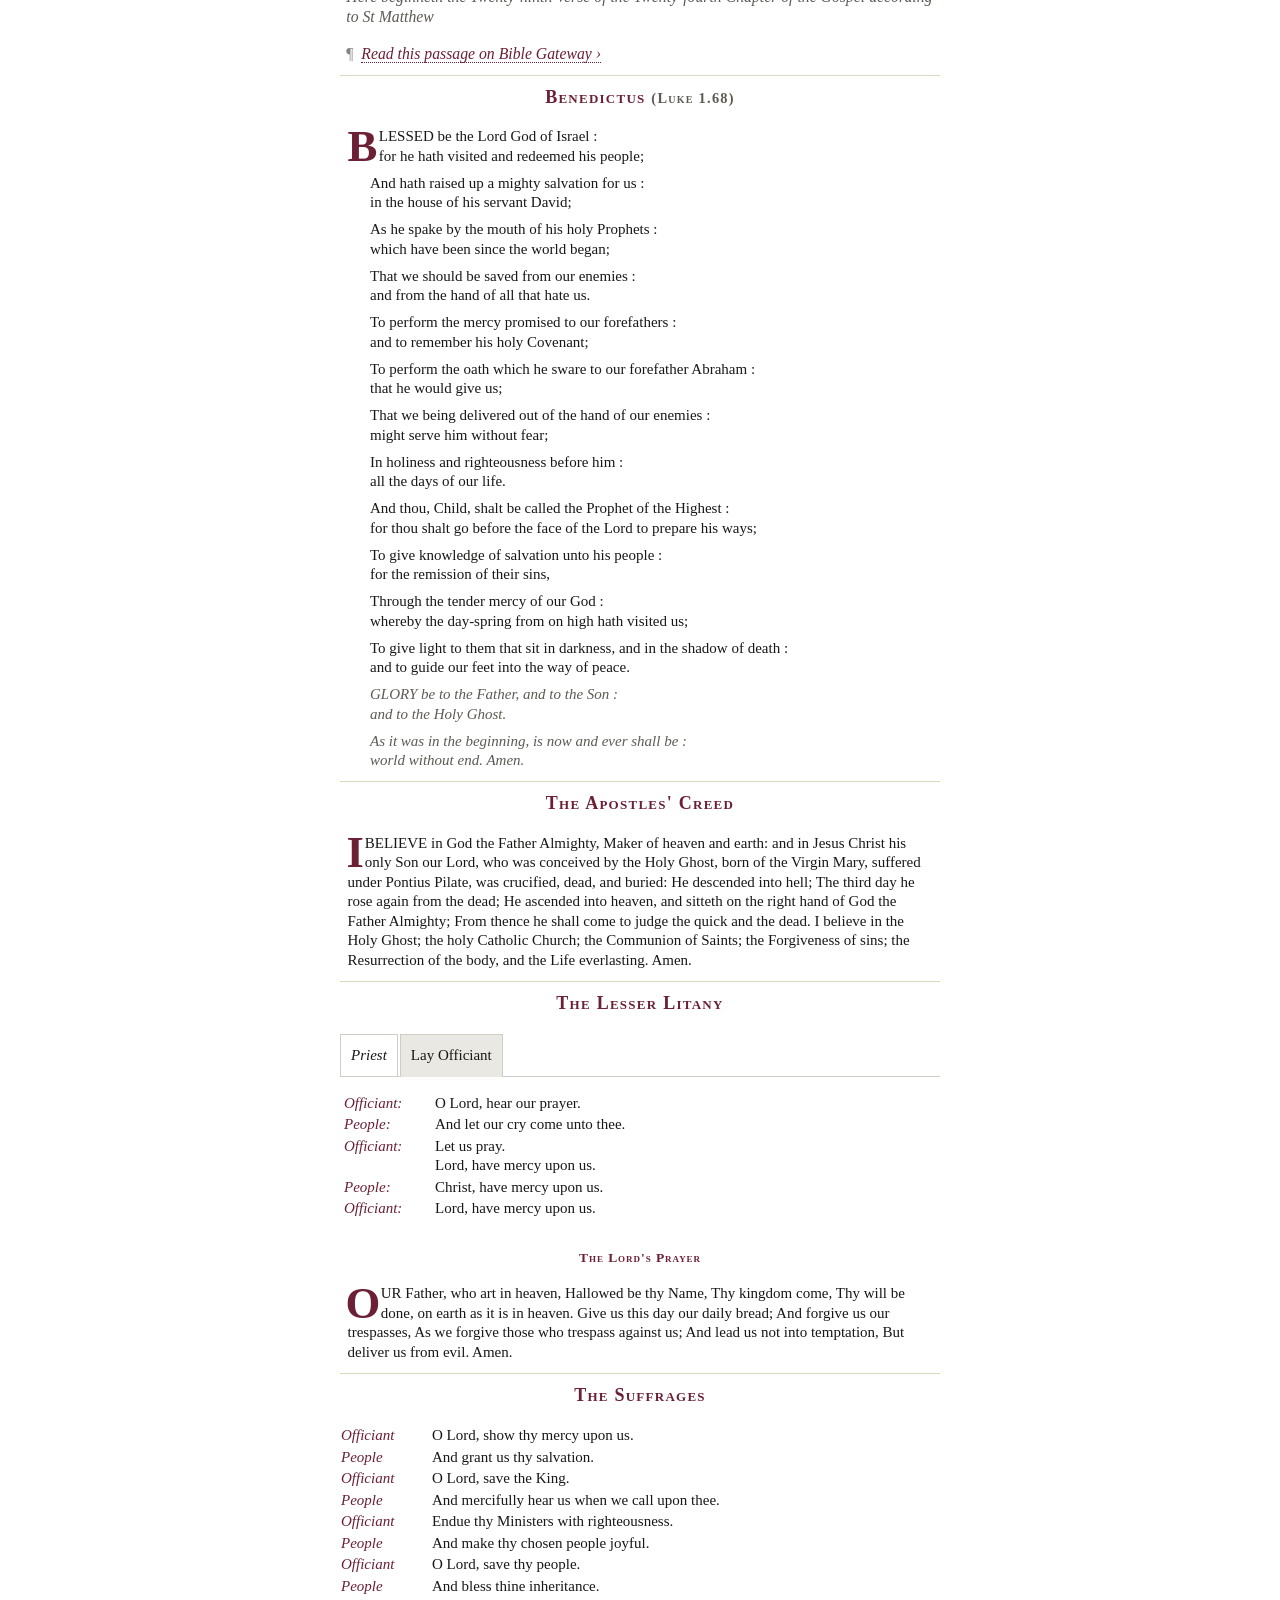
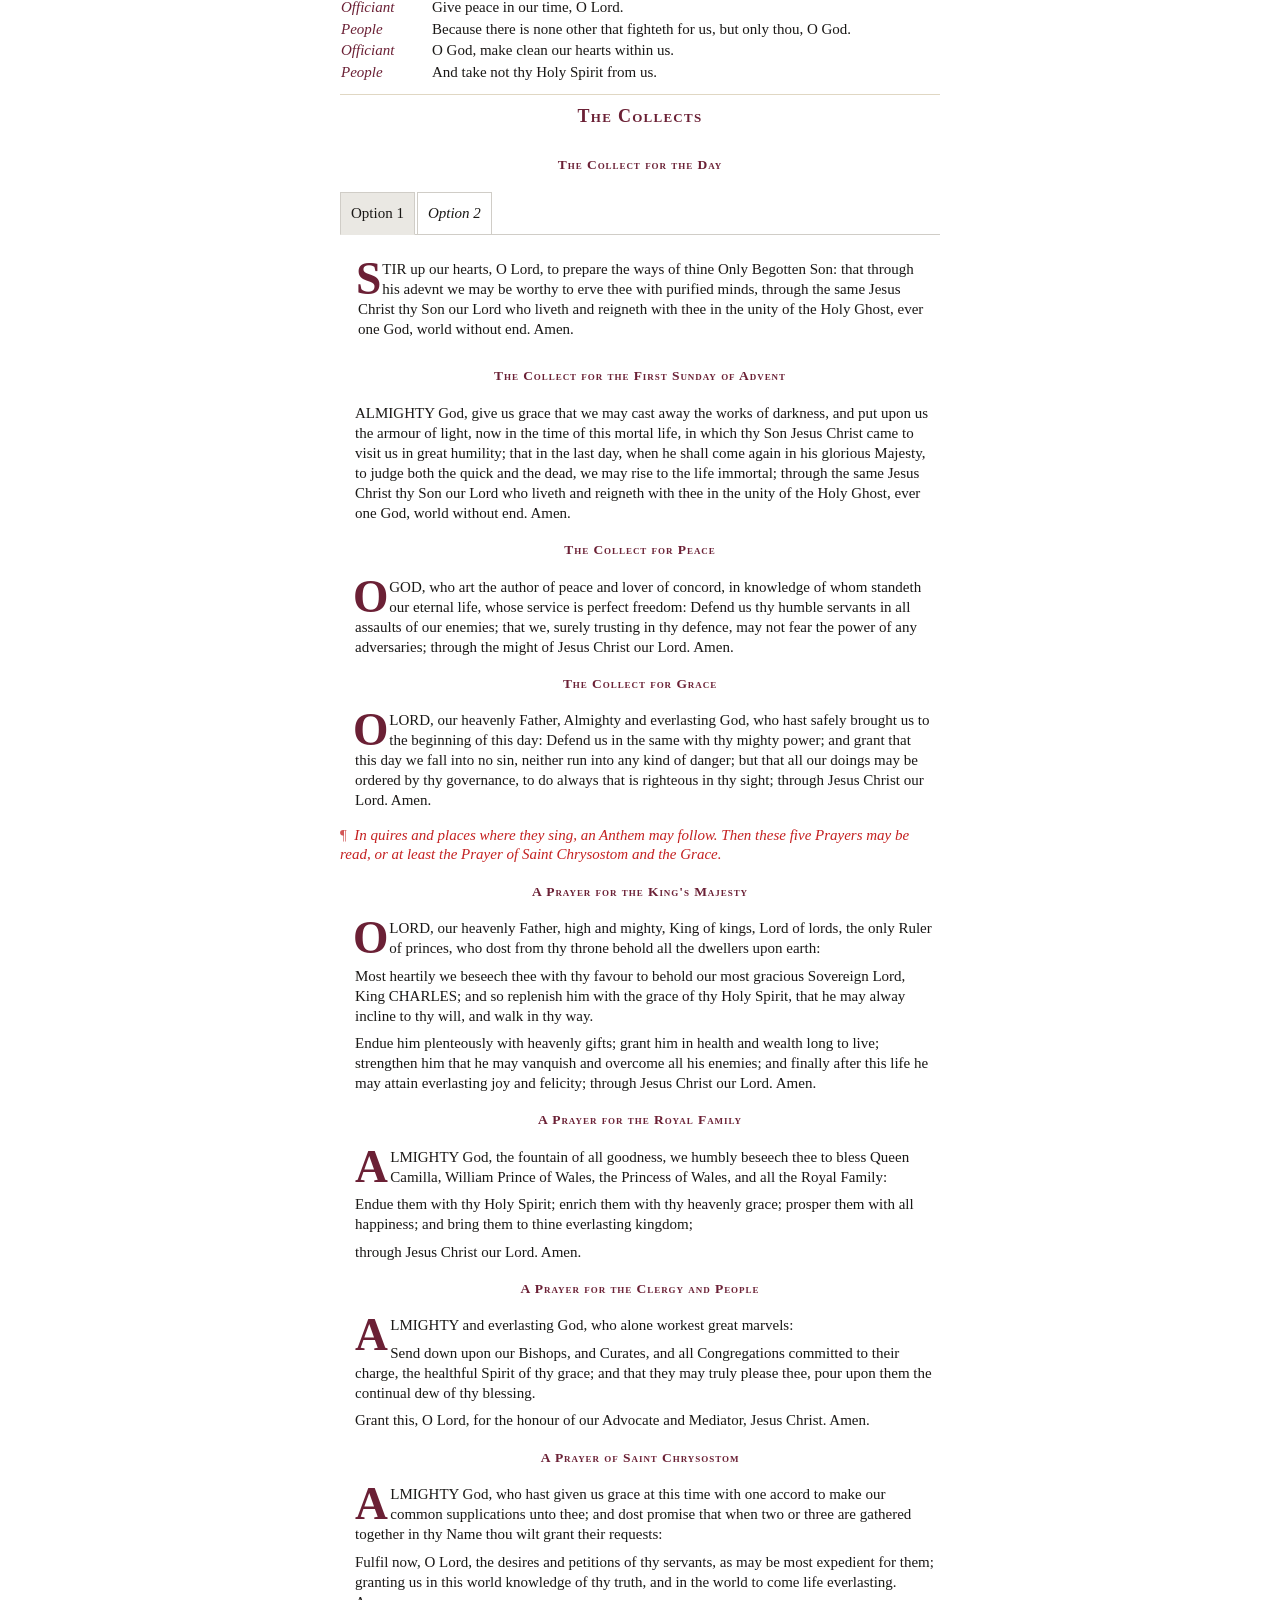
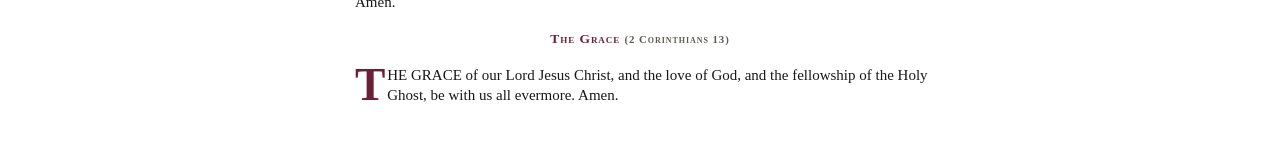
==== commit 9e2e3202: "Burgundy headings, brighter red, full-width toolbar, fix accordions - Light theme: heading/principal" ====
--- a/site/office.html
+++ b/site/office.html
@@ -3,7 +3,8 @@
   <head>
     <meta charset="utf-8">
     <meta name="viewport" content="width=device-width, initial-scale=1.0">
-    <title>DW:DO Office</title>
+    <meta name="theme-color" content="#1a1918">
+    <title>Daily Prayer</title>
     <link rel="manifest" href="manifest.json">
     <script src="jsdata/psalmsText.js"></script>
     <script src="jsdata/otherTexts.js"></script>
@@ -12,6 +13,7 @@
     <script src="jsdata/lessonText.js"></script>
     <script src="jsdata/endings.js"></script>
     <script src="jsdata/responsories.js"></script>
+    <script src="jsdata/hymns.js"></script>
     <script src="js/ordo.js"></script>
     <script src="js/litDay.js"></script>
     <script src="js/officeFunctions.js"></script>
@@ -23,16 +25,18 @@
   <body>
     <div id="container">
       <nav class='main-nav' id="main-nav">
-        <div id="navhead"><img width='32' height='32' src='icon/favicon-48x48.png' class='navhead'>
-          <p class='navheader'>DW:DO</p>
+        <div id="navhead">
+          <svg class="navhead-cross" width="20" height="20" viewBox="0 0 20 20" fill="none" stroke="currentColor" stroke-width="1.5" stroke-linecap="round" aria-hidden="true"><line x1="10" y1="2" x2="10" y2="18"/><line x1="4" y1="7" x2="16" y2="7"/></svg>
+          <p class='navheader'>Daily Prayer</p>
         </div>
         <div id='menu-buttons'>
-          <button type="button" id='officeButton' class='sbtn' onclick="toggleOffice();">M</button>
-          <button type="button" id='todayButton' class='sbtn hidden' onclick="changedate();"><i class="icon-ccw"></i></button>
-          <button type="button" id='ordoButton' class='sbtn' onclick="showView('ordo');"><i class="icon-calendar-empty"></i></button>
-          <button type="button" id='textsButton' class='sbtn' onclick="showView('texts');"><i class="icon-doc-text"></i></button>
-          <button type="button" id='settingsButton' class='sbtn' onclick="showView('settings');"><i class="icon-cog-outline"></i></button>
-          <button type="button" id='returnButton' class='sbtn hidden' onclick="showView('office');"><i class="icon-reply"></i></button>
+          <button type="button" id='officeButton' class='sbtn' onclick="toggleOffice();" title="Switch office">M</button>
+          <button type="button" id='todayButton' class='sbtn hidden' onclick="changedate();" title="Return to today"><svg width="18" height="18" viewBox="0 0 18 18" fill="none" stroke="currentColor" stroke-width="1.5" stroke-linecap="round" stroke-linejoin="round" aria-hidden="true"><path d="M14 9A5 5 0 1 1 9 4"/><polyline points="9,1 13,4 9,7"/></svg></button>
+          <button type="button" id='ordoButton' class='sbtn' onclick="showView('ordo');" title="Calendar"><svg width="18" height="18" viewBox="0 0 18 18" fill="none" stroke="currentColor" stroke-width="1.5" stroke-linecap="round" stroke-linejoin="round" aria-hidden="true"><rect x="1.5" y="2.5" width="15" height="14"/><line x1="1.5" y1="6.5" x2="16.5" y2="6.5"/><line x1="5.5" y1="1" x2="5.5" y2="4"/><line x1="12.5" y1="1" x2="12.5" y2="4"/></svg></button>
+          <button type="button" id='textsButton' class='sbtn' onclick="showView('texts');" title="Texts &amp; Hymns"><svg width="18" height="18" viewBox="0 0 18 18" fill="none" stroke="currentColor" stroke-width="1.5" stroke-linecap="round" stroke-linejoin="round" aria-hidden="true"><path d="M9 15.5V4.5A5.5 5.5 0 0 0 2 3v12a5.5 5.5 0 0 1 7-1z"/><path d="M9 15.5V4.5A5.5 5.5 0 0 1 16 3v12a5.5 5.5 0 0 0-7-1z"/></svg></button>
+          <button type="button" id='printButton' class='sbtn' onclick="openPrintDialog();" title="Export to PDF"><svg width="18" height="18" viewBox="0 0 18 18" fill="none" stroke="currentColor" stroke-width="1.5" stroke-linecap="round" stroke-linejoin="round" aria-hidden="true"><polyline points="4,6 4,1 14,1 14,6"/><rect x="1.5" y="6" width="15" height="7"/><polyline points="5,10 5,17 13,17 13,10"/></svg></button>
+          <button type="button" id='settingsButton' class='sbtn' onclick="showView('settings');" title="Settings"><svg width="18" height="18" viewBox="0 0 18 18" fill="none" stroke="currentColor" stroke-width="1.5" stroke-linecap="round" aria-hidden="true"><line x1="2" y1="4" x2="16" y2="4"/><line x1="2" y1="9" x2="16" y2="9"/><line x1="2" y1="14" x2="16" y2="14"/><circle cx="7" cy="4" r="2.2" fill="currentColor" stroke="none"/><circle cx="12" cy="9" r="2.2" fill="currentColor" stroke="none"/><circle cx="6" cy="14" r="2.2" fill="currentColor" stroke="none"/></svg></button>
+          <button type="button" id='returnButton' class='sbtn hidden' onclick="showView('office');" title="Back"><svg width="18" height="18" viewBox="0 0 18 18" fill="none" stroke="currentColor" stroke-width="1.5" stroke-linecap="round" stroke-linejoin="round" aria-hidden="true"><polyline points="10,5 5,9 10,13"/><line x1="5" y1="9" x2="16" y2="9"/></svg></button>
         </div>
       </nav>
 
@@ -79,6 +83,11 @@
           <div id="psalmsList"></div>
           <div id="thePsalm"></div>
         </div>
+        <button class="accordion">The Hymnal</button>
+        <div class='panel' id="theHymns">
+          <div id="hymnsList"></div>
+          <div id="theHymn"></div>
+        </div>
         <button id='messagesaccordion' class="accordion hidden">Message</button>
         <div class='panel' id="messages"></div>
         <!--<script>getMessages();</script>-->
@@ -200,38 +209,38 @@
               </label>
             </div>
           </section>
-          <section>
-            <h3>Page Buttons</h3>
-            <div class='switchdiv'>
-              <label for="pb">Show page buttons</label>
-              <label class="switch">
-                <input type="checkbox" id="pb" name="pb" onchange = "doSetting('pb','checkbox');">
-                <span class="slider round"></span>
-              </label>
-            </div>
-          </section>
-        </div>
-        <p>Noticed any issues? <a href="mailto:davidaldred@gmail.com">contact me</a>
-        </div>
-      </div>
-    <div id="pagebuttons">
-      <button type="button" class='left_cpb' onclick="changePage(-1);"><</button>
-      <button type="button" class='right_cpb' onclick="changePage(1);">></button>
+        </div>
+        </div>
+      </div>
+    <div id="printOverlay" class="hidden">
+      <div id="printCard">
+        <h3>Export to PDF</h3>
+        <p>The current page will be laid out for printing &mdash; choose &ldquo;Save as PDF&rdquo;
+          in your browser's print dialog. Tick any Office Hymns to append them.</p>
+        <div id="printHymnChoices"></div>
+        <div class="printactions">
+          <button type="button" class="printgo" onclick="doPrintExport();">Export</button>
+          <button type="button" class="printcancel" onclick="closePrintDialog();">Cancel</button>
+        </div>
+      </div>
     </div>
+    <div id="printHymns"></div>
     <script>doOrdo();</script>
     <script>showDivs(["liturgicalDay","office"]);</script>
     <script>showLiturgicalDay();</script>
     <script>doOffice();</script>
     <script>doPsalmsList();</script>
+    <script>doHymnsList();</script>
     <script>doLitany();</script>
      <script>
       UpUp.start({
-        'cache-version': 'v3.0-local-rsvce',
+        'cache-version': 'v3.3-refined',
         'content-url': 'office.html',
         'assets': ['office.html',
                    'css/styles.css','css/fontello.woff',
                    'jsdata/psalmsText.js','jsdata/otherTexts.js','jsdata/psalmsForDay.js',
                    'jsdata/calReadings.js','jsdata/lessonText.js','jsdata/endings.js','jsdata/responsories.js',
+                   'jsdata/hymns.js',
                    'js/ordo.js','js/litDay.js','js/officeFunctions.js','js/pageFunctions.js',
                    'icon/favicon-48x48.png','icon/favicon-192x192.png',
                   ],
--- a/site/css/styles.css
+++ b/site/css/styles.css
@@ -1,63 +1,67 @@
 /* ============================================================
-   LIGHT THEME  (brighter, cleaner)
+   LIGHT THEME — white page, dark-charcoal toolbar, antique gold
    ============================================================ */
 :root, [data-theme="light"] {
-  --font-color: #23201c;          /* soft near-black, warm */
-  --sub-color: #3a5a86;           /* refined slate-blue (was navy) */
-  --principal-color: #98332f;     /* warm deep red (was darkred) */
-  --rubric-color: #b4573f;        /* muted terracotta (was pure red) */
-  --bg-color: #fdfcf9;            /* bright warm white (was ivory) */
-  --surface-color: #ffffff;       /* cards / raised surfaces */
-  --bg-softcolor: #f4efe2;        /* soft parchment */
-  --bg-softcolor-50: rgba(244,239,226,0.85);
-  --subhead-color: #3a5a86;
-  --secondary-color: #6b7280;
-  --heading-color: #23201c;
-  --toolbar-bg-color: #2a2622;    /* near-black warm charcoal (was pure black) */
-  --toolbar-color: #f7f4ee;
-  --border-color: #e6e0d4;        /* warm hairline */
-  --border-strong: #d3cbba;
-  --tab-border-color: #d3cbba;
-  --tab-text-color: #23201c;
-  --tab-bg-color: #f2ede2;
-  --tab-active-bg-color: #e6ddca;
-  --tab-hover-bg-color: #e9e2d3;
-  --greyedtext-color: #9a948a;
-  --link-color: #3a5a86;
-  --accent-soft: rgba(152,51,47,0.10);
-  --shadow: 0 1px 2px rgba(35,32,28,0.05), 0 4px 16px rgba(35,32,28,0.06);
-  --track-color: #d9d3c6;
+  --font-color: #1a1816;          /* warm ink */
+  --sub-color: #5e5a54;           /* warm grey for refs & sub-text */
+  --principal-color: #6b2035;     /* burgundy for headings */
+  --rubric-color: #c42020;        /* liturgical red — rubrics only */
+  --bg-color: #ffffff;            /* white paper */
+  --surface-color: #ffffff;
+  --bg-softcolor: #f4f3f0;        /* very light neutral grey */
+  --bg-softcolor-50: rgba(244,243,240,0.85);
+  --subhead-color: #6b2035;
+  --secondary-color: #6b6560;
+  --heading-color: #6b2035;
+  --gold: #9a7c38;
+  --gold-soft: rgba(154,124,56,0.3);
+  --toolbar-bg-color: #1a1918;    /* dark charcoal, warm-toned */
+  --toolbar-color: #c9a54a;       /* gold for icons & title */
+  --border-color: #e6e4e0;
+  --border-strong: #d0cdc7;
+  --tab-border-color: #d0cdc7;
+  --tab-text-color: #1a1816;
+  --tab-bg-color: #f4f3f0;
+  --tab-active-bg-color: #eae8e3;
+  --tab-hover-bg-color: #eeedea;
+  --greyedtext-color: #9a9590;
+  --link-color: #6b2035;
+  --accent-soft: rgba(122,96,48,0.09);
+  --shadow: 1px 1px 0 rgba(26,24,22,0.14);
+  --track-color: #d0cdc7;
 }
 
 /* ============================================================
-   DARK THEME  (redesigned: deep slate, warm off-white, gold/red accents)
+   DARK THEME — near-black warm page, gold accent
    ============================================================ */
 [data-theme="dark"] {
-  --font-color: #e7e3da;          /* warm off-white */
-  --sub-color: #86b4d8;           /* soft sky-blue (was harsh cyan) */
-  --principal-color: #e0b25a;     /* warm gold (was goldenrod) */
-  --rubric-color: #d79a6f;        /* warm tan (was peru) */
-  --bg-color: #14161a;            /* deep slate (was pure black) */
-  --surface-color: #1c1f25;       /* raised cards */
-  --bg-softcolor: #23262d;
-  --bg-softcolor-50: rgba(35,38,45,0.85);
-  --subhead-color: #86b4d8;
-  --secondary-color: #9aa2ad;
-  --heading-color: #e7e3da;
-  --toolbar-bg-color: #0e1013;    /* darker toolbar, light text (was gray/black) */
-  --toolbar-color: #ece7dc;
-  --border-color: #2c3038;        /* subtle divider */
-  --border-strong: #3a3f49;
-  --tab-border-color: #3a3f49;
-  --tab-text-color: #e7e3da;
-  --tab-bg-color: #1c1f25;
-  --tab-active-bg-color: #2c3038;
-  --tab-hover-bg-color: #262a31;
-  --greyedtext-color: #767b84;
-  --link-color: #86b4d8;
-  --accent-soft: rgba(224,178,90,0.12);
-  --shadow: 0 1px 2px rgba(0,0,0,0.3), 0 6px 20px rgba(0,0,0,0.35);
-  --track-color: #3a3f49;
+  --font-color: #e2ddd5;
+  --sub-color: #a09890;
+  --principal-color: #c9a54a;
+  --rubric-color: #c06858;
+  --bg-color: #141210;
+  --surface-color: #1c1a18;
+  --bg-softcolor: #242220;
+  --bg-softcolor-50: rgba(36,34,32,0.85);
+  --subhead-color: #c9a54a;
+  --secondary-color: #8a847e;
+  --heading-color: #c9a54a;
+  --gold: #b09038;
+  --gold-soft: rgba(176,144,56,0.35);
+  --toolbar-bg-color: #0c0b09;
+  --toolbar-color: #c9a54a;
+  --border-color: #2e2c28;
+  --border-strong: #3c3a35;
+  --tab-border-color: #3c3a35;
+  --tab-text-color: #e2ddd5;
+  --tab-bg-color: #1c1a18;
+  --tab-active-bg-color: #2e2c28;
+  --tab-hover-bg-color: #272521;
+  --greyedtext-color: #6e6a64;
+  --link-color: #c9a54a;
+  --accent-soft: rgba(201,165,74,0.12);
+  --shadow: 1px 1px 0 rgba(0,0,0,0.5);
+  --track-color: #3c3a35;
 }
 
 html { -webkit-text-size-adjust: 100%; }
@@ -102,6 +106,8 @@
   height: 40px;
   margin-left: -5px;
   margin-right: -5px;
+  width: calc(100% + 10px);
+  box-sizing: border-box;
 }
 
 nav.main-nav>div{
@@ -117,7 +123,10 @@
 div#menu-buttons {
   float: right;
   padding: 4px;
-  margin: 1px 10px;
+  margin: 1px 4px;
+  display: flex;
+  align-items: center;
+  flex-shrink: 0;
 }
 
 img.navhead {
@@ -241,30 +250,38 @@
   margin-left: 2em;
 }
 
-td.chapter::first-letter, 
+td.chapter::first-letter,
 p.collect.firstline::first-letter,
-p.psalm.chapter::first-letter{
+p.psalm.chapter::first-letter,
+div.psalm p:first-of-type::first-letter {
   color: var(--principal-color);
+  font-weight: 600;
+  /* fallback drop cap: tuned so the cap top sits on the first line's cap height */
   float: left;
-  font-size: 2em;
-  line-height: 1;
-  font-weight: bold;
-  margin-right: 5px;
-  margin-left: 0em;
+  font-size: 2.05em;
+  line-height: 0.85;
+  padding: 0.06em 0 0;
+  margin: 0 0.12em 0 0;
+}
+
+/* Where supported, let the browser set true two-line drop caps */
+@supports (initial-letter: 2) or (-webkit-initial-letter: 2) {
+  td.chapter::first-letter,
+  p.collect.firstline::first-letter,
+  p.psalm.chapter::first-letter,
+  div.psalm p:first-of-type::first-letter {
+    float: none;
+    font-size: 1em;
+    line-height: unset;
+    padding: 0;
+    margin: 0 0.15em 0 0;
+    -webkit-initial-letter: 2;
+    initial-letter: 2;
+  }
 }
 
 div.psalm p:first-of-type {
   margin-left: 0.5em;
-}
-
-div.psalm p:first-of-type::first-letter {
-  color: var(--principal-color);
-  float: left;
-  font-size: 2em;
-  line-height: 1;
-  font-weight: bold;
-  margin-right: 5px;
-  margin-left: 0em;
 }
 
 p.lessonintro {
@@ -312,7 +329,7 @@
 /* Tab content and buttons */
 button.tablinks {
   border: 1px solid var(--tab-border-color);
-  border-radius: 1px;
+  border-radius: 0;
   padding: 5px;
   font-style: italic;
 }
@@ -351,7 +368,7 @@
   line-height: 1.42857143;
   padding: 10px;
   border: 1px solid var(--tab-border-color);
-  border-radius: 4px 4px 0 0;
+  border-radius: 0;
   text-decoration: none;
   font-style: italic;
   color: var(--tab-text-color);
@@ -373,7 +390,9 @@
 }
 
 .container--tabs .tab-content {
-  /*float: left;*/
+  /* the tab strip above is floated: clear it so the pane's top
+     padding is real space below the tabs, not hidden behind them */
+  clear: both;
   width: 100%;
 }
 
@@ -384,7 +403,7 @@
 .container--tabs .tab-content>.tab-pane.active {
   display: block;
   padding: 0.5%;
-  padding-top: 30px;
+  padding-top: 16px;
 }
 
 .container--tabs .tab-content>.active {
@@ -414,7 +433,7 @@
   margin-top: 5px;
   padding: 15px 4px;
   border: 1px solid var(--border-color);
-  border-radius: 5px;
+  border-radius: 0;
   background-color: var(--bg-color);
 }
 
@@ -483,11 +502,11 @@
 
 /* Rounded sliders */
 .slider.round {
-  border-radius: 34px;
+  border-radius: 0;
 }
 
 .slider.round:before {
-  border-radius: 50%;
+  border-radius: 0;
 }
 
 .custom-select {
@@ -503,7 +522,7 @@
 padding: 0.675em 6em 0.675em 1em;
 background-color: var(--bg-color);
 border: 1px solid #caced1;
-border-radius: 0.25rem;
+border-radius: 0;
 color: var(--font-color);
 cursor: pointer;
 }
@@ -538,14 +557,21 @@
 }
 
 button.sbtn {
-  background-color: var(--toolbar-bg-color);
+  background-color: transparent;
   color: var(--toolbar-color);
-  font-size: 24px;
-  font-weight: 400;
-  margin-right: 15px;
+  font-size: 18px;
+  font-weight: 600;
+  margin-right: 10px;
   padding: 0;
   border: none;
-}
+  display: inline-flex;
+  align-items: center;
+  justify-content: center;
+  width: 32px;
+  height: 32px;
+  opacity: 0.9;
+}
+button.sbtn svg { display: block; }
 
 button.sbtn.alert {
   color: yellow;
@@ -553,7 +579,7 @@
 
 button.textbuttons {
   background-color: var(--principal-color);
-  color: var(--toolbar-color);
+  color: #ffffff;
   font-size: 1.5em;
   height: 1.5em;
   width: 1.5em;
@@ -565,35 +591,6 @@
 
 button.hidden {
   display: none;
-}
-
-/* Place the page buttons bar at the bottom of the page, and make it stick */
-div#pagebuttons {
-  display: none;
-  background-color: var(--bg-softcolor-50);
-  overflow: hidden;
-  position: fixed;
-  margin: -5px;
-  bottom: 0;
-  width: 100%;
-}
-
-/* Style the links inside the navigation bar */
-div#pagebuttons button {
-  color: var(--toolbar-color);
-  background-color: var(--toolbar-bg-color);
-  text-align: center;
-  padding: 8px 12px;
-  text-decoration: none;
-  font-size: 17px;
-}
-
-div#pagebuttons button.left_cpb {
-  float: left;
-}
-
-div#pagebuttons button.right_cpb {
-  float: right;
 }
 
 div#ordoheader{
@@ -727,15 +724,16 @@
 }
 
 .accordion:after {
-  content: '\02795'; /* Unicode character for "plus" sign (+) */
-  font-size: 13px;
-  color: #777;
+  content: '+';
+  font-size: 1.1em;
+  font-weight: normal;
+  color: var(--gold);
   float: right;
   margin-left: 5px;
 }
 
 button.accordion.active:after {
-  content: "\2796"; /* Unicode character for "minus" sign (-) */
+  content: '\2212'; /* minus sign */
 }
 
 /* Fontello icons */
@@ -783,196 +781,381 @@
   [class^="icon-"]:before, [class*=" icon-"]:before {
     margin-left: 0;
   }
-}
-/* ============================================================
-   REDESIGN LAYER — v3 local edition
-   toolbar polish · settings · toggles · embedded lessons
-   ============================================================ */
-
-/* --- Toolbar --- */
-nav.main-nav {
-  align-items: center;
-  height: 46px;
-  box-shadow: 0 1px 0 rgba(0,0,0,0.15);
-}
-p.navheader { font-size: 22px; letter-spacing: 0.04em; font-weight: 600; }
-button.sbtn {
-  border-radius: 8px;
-  width: 38px; height: 34px;
-  margin-right: 8px;
-  transition: background-color .15s ease, transform .1s ease;
-}
-button.sbtn:hover { background-color: rgba(255,255,255,0.12); }
-button.sbtn:active { transform: scale(0.92); }
-#officeButton { font-weight: 700; }
-
-/* --- Embedded scripture lessons --- */
-div.lessonbody {
-  margin: 0.35em 0 0.2em;
-  padding: 0.2em 0.6em 0.2em 0.9em;
-  border-left: 3px solid var(--accent-soft);
-  border-left-color: var(--principal-color);
-}
-p.reading {
-  margin: 0.55em 0;
-  line-height: 1.5;
-  text-align: left;
-  hyphens: auto;
-}
-p.reading.poetry {
-  margin-left: 0.6em;
-  padding-left: 0.9em;
-  text-indent: -0.9em;   /* hanging indent for wrapped poetic lines */
-}
-sup.vn {
-  color: var(--principal-color);
-  font-size: 0.62em;
-  font-weight: 700;
-  vertical-align: super;
-  line-height: 0;
-  margin-right: 0.25em;
-  user-select: none;
-}
-span.cn {
-  color: var(--principal-color);
-  font-weight: 700;
-  font-size: 1.35em;
-  line-height: 1;
-  float: left;
-  margin: 0.02em 0.18em 0 0;
-}
-span.sc { font-variant: small-caps; letter-spacing: 0.02em; }
-p.lessonintro {
-  font-size: 1.05em;
-  font-style: italic;
-  color: var(--sub-color);
-  margin-left: 0.4em;
-}
-p.lessonintro.lessonend {
-  margin-top: 0.6em;
-  color: var(--rubric-color);
-}
-p.lessonintro a { color: var(--link-color); text-decoration: none; border-bottom: 1px dotted; }
-
-/* --- Settings screen --- */
-div#settings { margin: 16px 14px 40px; }
-div#settings h1 {
-  font-family: Georgia, 'Times New Roman', Times, serif;
-  color: var(--principal-color);
-  font-size: 1.7em;
-  border-bottom: 2px solid var(--border-color);
-  padding-bottom: 8px;
-  margin-bottom: 18px;
-}
-div#settings section {
-  margin: 0 0 16px;
-  padding: 6px 16px 14px;
-  border: 1px solid var(--border-color);
-  border-radius: 12px;
-  background-color: var(--surface-color);
-  box-shadow: var(--shadow);
-}
-div#settings h3 {
-  font-family: Georgia, 'Times New Roman', Times, serif;
-  color: var(--principal-color);
-  font-size: 1.15em;
-  letter-spacing: 0.01em;
-  padding: 10px 0 8px;
-  margin: 0 0 4px;
-  border-bottom: 1px solid var(--border-color);
-}
-.switchdiv {
-  display: flex;
-  align-items: center;
-  justify-content: space-between;
-  gap: 12px;
-  height: auto;
-  min-height: 40px;
-  padding: 6px 0;
-}
-.switchdiv label:first-child { flex: 1; }
-div#settings section p { color: var(--secondary-color); font-size: 0.95em; }
-
-/* --- Toggle switches (recoloured, smaller, smoother) --- */
-.switchdiv .switch {
-  position: relative; float: none; top: 0;
-  flex: 0 0 auto;
-  width: 48px; height: 28px;
-}
-.slider {
-  background-color: var(--track-color);
-  border-radius: 28px;
-  transition: background-color .25s ease;
-}
-.slider:before {
-  height: 22px; width: 22px;
-  left: 3px; bottom: 3px;
-  background-color: #ffffff;
-  box-shadow: 0 1px 3px rgba(0,0,0,0.3);
-  border-radius: 50%;
-  transition: transform .25s ease;
-}
-input:checked + .slider { background-color: var(--principal-color); }
-input:checked + .slider:before { transform: translateX(20px); }
-input:focus + .slider { box-shadow: 0 0 0 3px var(--accent-soft); }
-
-/* --- Select (country) --- */
-.custom-select select {
-  background-color: var(--surface-color);
-  border: 1px solid var(--border-strong);
-  border-radius: 8px;
-  color: var(--font-color);
-  font-size: 1.05rem;
-  padding: 0.6em 3em 0.6em 0.9em;
-}
-.custom-select::before { border-bottom-color: var(--font-color); }
-.custom-select::after { border-top-color: var(--font-color); }
-
-/* --- Text-size buttons --- */
-button.textbuttons {
-  border-radius: 8px;
-  width: 2em; height: 2em;
-  margin-left: 6px;
-  box-shadow: var(--shadow);
-}
-div.sample {
-  margin-top: 10px;
-  border: 1px solid var(--border-color);
-  border-radius: 10px;
-  padding: 8px 12px;
-  background: var(--bg-softcolor);
-}
-
-/* --- Time inputs --- */
-input.time-input {
-  background-color: var(--surface-color);
-  color: var(--font-color);
-  border: 1px solid var(--border-strong);
-  border-radius: 8px;
-  padding: 4px 6px;
-  width: 3.2em;
-}
-
-/* --- Accordions (Other Texts) --- */
-.accordion {
-  border: 1px solid var(--border-color);
-  border-radius: 10px;
-  margin-top: 8px;
-  padding: 16px 18px;
-  background-color: var(--surface-color);
-  box-shadow: var(--shadow);
-}
-.accordion:hover { background-color: var(--bg-softcolor); }
-
-/* --- Psalm number buttons --- */
-button.psalmbutton {
-  border: 1px solid var(--border-strong);
-  border-radius: 8px;
-}
-button.psalmbutton:hover { background-color: var(--bg-softcolor); }
-
-/* --- Captions get a touch more air --- */
-.caption { border-top-color: var(--border-strong); padding-top: 10px; }
-
-/* --- Links --- */
-a { color: var(--link-color); }
+}
+/* ============================================================
+   REDESIGN LAYER — v3 local edition
+   toolbar polish · settings · toggles · embedded lessons
+   ============================================================ */
+
+/* --- Toolbar (dark charcoal with gold icons & title, gilt separator) --- */
+nav.main-nav {
+  align-items: center;
+  height: 46px;
+  border-bottom: 1px solid rgba(201,165,74,0.25);
+  box-shadow: 0 2px 6px rgba(0,0,0,0.18);
+}
+svg.navhead-cross {
+  flex: 0 0 auto;
+  margin: 0 6px 0 2px;
+  opacity: 0.85;
+}
+p.navheader {
+  font-family: Georgia, 'Times New Roman', Times, serif;
+  font-size: 17px;
+  letter-spacing: 0.1em;
+  font-variant: small-caps;
+  font-weight: 600;
+  margin: 0;
+}
+button.sbtn {
+  border-radius: 0;
+  width: 38px; height: 34px;
+  margin-right: 8px;
+  transition: background-color .15s ease, transform .1s ease;
+}
+button.sbtn:hover { background-color: rgba(255,255,255,0.12); }
+button.sbtn:active { transform: scale(0.92); }
+#officeButton { font-weight: 700; }
+
+/* --- Embedded scripture lessons (plain text block, as on the printed page) --- */
+div.lessonbody {
+  margin: 0.35em 0 0.2em;
+  padding: 0.2em 0.4em;
+}
+p.reading {
+  margin: 0.55em 0;
+  line-height: 1.5;
+  text-align: left;
+  hyphens: auto;
+}
+p.reading.poetry {
+  margin-left: 0.6em;
+  padding-left: 0.9em;
+  text-indent: -0.9em;   /* hanging indent for wrapped poetic lines */
+}
+/* Verse and chapter numerals are stripped at render time (cleanLessonHTML);
+   the lessons read as clean prose. */
+span.sc { font-variant: small-caps; letter-spacing: 0.02em; }
+p.lessonintro {
+  font-size: 1.05em;
+  font-style: italic;
+  color: var(--sub-color);
+  margin-left: 0.4em;
+}
+p.lessonintro.lessonend {
+  margin-top: 0.6em;
+  color: var(--rubric-color);
+}
+p.lessonintro a { color: var(--link-color); text-decoration: none; border-bottom: 1px dotted; }
+
+/* --- Settings screen --- */
+div#settings { margin: 16px 14px 40px; }
+div#settings h1 {
+  font-family: Georgia, 'Times New Roman', Times, serif;
+  color: var(--principal-color);
+  font-size: 1.7em;
+  border-bottom: 2px solid var(--border-color);
+  padding-bottom: 8px;
+  margin-bottom: 18px;
+}
+div#settings section {
+  margin: 0 0 16px;
+  padding: 6px 16px 14px;
+  border: 1px solid var(--border-color);
+  border-radius: 0;
+  background-color: var(--surface-color);
+  box-shadow: var(--shadow);
+}
+div#settings h3 {
+  font-family: Georgia, 'Times New Roman', Times, serif;
+  color: var(--principal-color);
+  font-size: 1.15em;
+  letter-spacing: 0.01em;
+  padding: 10px 0 8px;
+  margin: 0 0 4px;
+  border-bottom: 1px solid var(--border-color);
+}
+.switchdiv {
+  display: flex;
+  align-items: center;
+  justify-content: space-between;
+  gap: 12px;
+  height: auto;
+  min-height: 40px;
+  padding: 6px 0;
+}
+.switchdiv label:first-child { flex: 1; }
+div#settings section p { color: var(--secondary-color); font-size: 0.95em; }
+
+/* --- Toggle switches (recoloured, smaller, smoother) --- */
+.switchdiv .switch {
+  position: relative; float: none; top: 0;
+  flex: 0 0 auto;
+  width: 48px; height: 28px;
+}
+.slider {
+  background-color: var(--track-color);
+  border-radius: 0;
+  transition: background-color .25s ease;
+}
+.slider:before {
+  height: 22px; width: 22px;
+  left: 3px; bottom: 3px;
+  background-color: #ffffff;
+  box-shadow: 0 1px 3px rgba(0,0,0,0.3);
+  border-radius: 0;
+  transition: transform .25s ease;
+}
+input:checked + .slider { background-color: var(--principal-color); }
+input:checked + .slider:before { transform: translateX(20px); }
+input:focus + .slider { box-shadow: 0 0 0 3px var(--accent-soft); }
+
+/* --- Select (country) --- */
+.custom-select select {
+  background-color: var(--surface-color);
+  border: 1px solid var(--border-strong);
+  border-radius: 0;
+  color: var(--font-color);
+  font-size: 1.05rem;
+  padding: 0.6em 3em 0.6em 0.9em;
+}
+.custom-select::before { border-bottom-color: var(--font-color); }
+.custom-select::after { border-top-color: var(--font-color); }
+
+/* --- Text-size buttons --- */
+button.textbuttons {
+  border-radius: 0;
+  width: 2em; height: 2em;
+  margin-left: 6px;
+  box-shadow: var(--shadow);
+}
+div.sample {
+  margin-top: 10px;
+  border: 1px solid var(--border-color);
+  border-radius: 0;
+  padding: 8px 12px;
+  background: var(--bg-softcolor);
+}
+
+/* --- Time inputs --- */
+input.time-input {
+  background-color: var(--surface-color);
+  color: var(--font-color);
+  border: 1px solid var(--border-strong);
+  border-radius: 0;
+  padding: 4px 6px;
+  width: 3.2em;
+}
+
+/* --- Accordions (Other Texts) --- */
+.accordion {
+  border: 1px solid var(--border-color);
+  border-radius: 0;
+  margin-top: 8px;
+  padding: 16px 18px;
+  background-color: var(--surface-color);
+  box-shadow: var(--shadow);
+}
+.accordion:hover { background-color: var(--bg-softcolor); }
+
+/* --- Psalm number buttons --- */
+button.psalmbutton {
+  border: 1px solid var(--border-strong);
+  border-radius: 0;
+}
+button.psalmbutton:hover { background-color: var(--bg-softcolor); }
+
+/* --- Links --- */
+a { color: var(--link-color); }
+
+/* ============================================================
+   BOOK LAYER — typography after the printed
+   Divine Worship: Daily Office (CTS Commonwealth Edition)
+   ============================================================ */
+
+/* Office titles: centred small-caps, gilt rules above and below */
+div#officeTitle h1,
+div#complineHeading h1,
+h1.mainTitle {
+  text-align: center;
+  font-variant: small-caps;
+  font-weight: 600;
+  letter-spacing: 0.09em;
+  color: var(--principal-color);
+  margin: 0.5em 0 0.3em;
+}
+div#officeTitle h1,
+div#complineHeading h1 {
+  border-top: 1px solid var(--gold-soft);
+  border-bottom: 1px solid var(--gold-soft);
+  padding: 0.25em 0;
+}
+
+/* The liturgical-day block reads like a title page */
+div#liturgicalDay { text-align: center; }
+p.liturgicalDay { margin-bottom: 0.2em; letter-spacing: 0.05em; }
+p.feasttype { letter-spacing: 0.05em; }
+
+/* Section captions: centred small-caps in burgundy over a gilt hairline */
+caption, .caption {
+  text-align: center;
+  font-variant: small-caps;
+  font-weight: 600;
+  letter-spacing: 0.07em;
+  border-top: 1px solid var(--gold-soft);
+  padding-top: 10px;
+  margin-top: 0.6em;
+}
+h4.caption { border-top: none; }
+
+/* Rubrics carry the traditional pilcrow */
+p.rubric::before, p.rubric-noborder::before {
+  content: '\00B6\2002'; /* ¶ + en space */
+  font-style: normal;
+  opacity: 0.75;
+}
+p.rubric, td.rubric { border-top: none; padding-top: 8px; }
+
+/* --- The Office Hymns (Texts view) --- */
+h4.caption.hymngroup { margin: 1em 0 0.2em; }
+button.hymnbutton {
+  display: block;
+  width: 100%;
+  text-align: left;
+  font-family: Georgia, 'Times New Roman', Times, serif;
+  font-size: 1em;
+  color: var(--font-color);
+  background-color: var(--surface-color);
+  border: 1px solid var(--border-color);
+  border-radius: 0;
+  padding: 10px 14px;
+  margin: 4px 0;
+  cursor: pointer;
+}
+button.hymnbutton:hover { background-color: var(--bg-softcolor); }
+span.hymnusage {
+  display: block;
+  font-size: 0.82em;
+  font-style: italic;
+  color: var(--sub-color);
+  margin-top: 2px;
+}
+p.hymnlatin {
+  text-align: center;
+  font-style: italic;
+  color: var(--sub-color);
+  margin-top: 0.2em;
+}
+p.hymnverse {
+  margin: 0.9em auto;
+  max-width: 26em;
+  line-height: 1.5;
+}
+
+/* --- Export to PDF dialog --- */
+div#printOverlay {
+  position: fixed;
+  inset: 0;
+  z-index: 10;
+  background-color: rgba(20, 12, 14, 0.55);
+  display: flex;
+  align-items: center;
+  justify-content: center;
+}
+div#printOverlay.hidden { display: none; }
+div#printCard {
+  background-color: var(--surface-color);
+  border: 1px solid var(--border-strong);
+  box-shadow: 2px 2px 0 rgba(0,0,0,0.25);
+  width: min(440px, calc(100vw - 40px));
+  max-height: 80vh;
+  overflow-y: auto;
+  padding: 18px 20px;
+}
+div#printCard h3 {
+  color: var(--principal-color);
+  font-variant: small-caps;
+  letter-spacing: 0.06em;
+  margin: 0 0 8px;
+  border-bottom: 1px solid var(--gold-soft);
+  padding-bottom: 6px;
+}
+div#printCard p { color: var(--secondary-color); font-size: 0.92em; }
+div#printHymnChoices { background-color: var(--surface-color); }
+label.printhymn {
+  display: flex;
+  gap: 10px;
+  align-items: baseline;
+  padding: 6px 2px;
+  border-top: 1px solid var(--border-color);
+  cursor: pointer;
+}
+label.printhymn .hymnusage { margin-top: 0; }
+div.printactions {
+  background-color: var(--surface-color);
+  display: flex;
+  justify-content: flex-end;
+  gap: 10px;
+  margin-top: 14px;
+}
+div.printactions button {
+  font-family: Georgia, 'Times New Roman', Times, serif;
+  font-size: 1em;
+  padding: 7px 16px;
+  border: 1px solid var(--border-strong);
+  cursor: pointer;
+}
+div.printactions button.printgo {
+  background-color: var(--principal-color);
+  color: #ffffff;
+  border-color: var(--principal-color);
+  box-shadow: var(--shadow);
+}
+div.printactions button.printcancel {
+  background-color: var(--surface-color);
+  color: var(--font-color);
+}
+
+/* Print-only appendix of chosen hymns */
+div#printHymns { display: none; }
+
+/* --- Print / PDF layout --- */
+@media print {
+  /* force the light palette even if dark mode is on */
+  :root, [data-theme="dark"], [data-theme="light"] {
+    --font-color: #1a1816;
+    --sub-color: #5e5a54;
+    --principal-color: #7a6030;
+    --rubric-color: #8b3326;
+    --bg-color: #ffffff;
+    --surface-color: #ffffff;
+    --bg-softcolor: #ffffff;
+    --border-color: #dddad4;
+    --gold: #9a7c38;
+    --gold-soft: rgba(154,124,56,0.3);
+    --shadow: none;
+  }
+  nav.main-nav,
+  div#printOverlay,
+  button.psalmClose,
+  button.psalmbutton,
+  ul.nav-tabs {
+    display: none !important;
+  }
+  body { margin: 0; padding: 0; font-size: 13px; }
+  div#container { width: auto; max-width: 100%; }
+  .container--tabs .tab-content>.tab-pane.active { padding-top: 0; }
+  /* Keep headings with the content that follows */
+  h1, h2.caption, h3.caption, h4.caption { break-after: avoid; }
+  /* Prevent single lines stranded top/bottom of a page */
+  p { orphans: 3; widows: 3; }
+  /* Psalm stanzas and responsory rows stay together */
+  p.psalm, p.collect, p.gloria { break-inside: avoid; }
+  tr { break-inside: avoid; }
+  /* Lessons: each paragraph breaks cleanly but not mid-sentence */
+  p.reading { break-inside: avoid; orphans: 4; widows: 4; }
+  /* Don't break right after a section header */
+  div#officeTitle, div#complineHeading { break-after: avoid; }
+  div#printHymns { display: block; break-before: page; }
+  a { color: inherit; text-decoration: none; }
+}
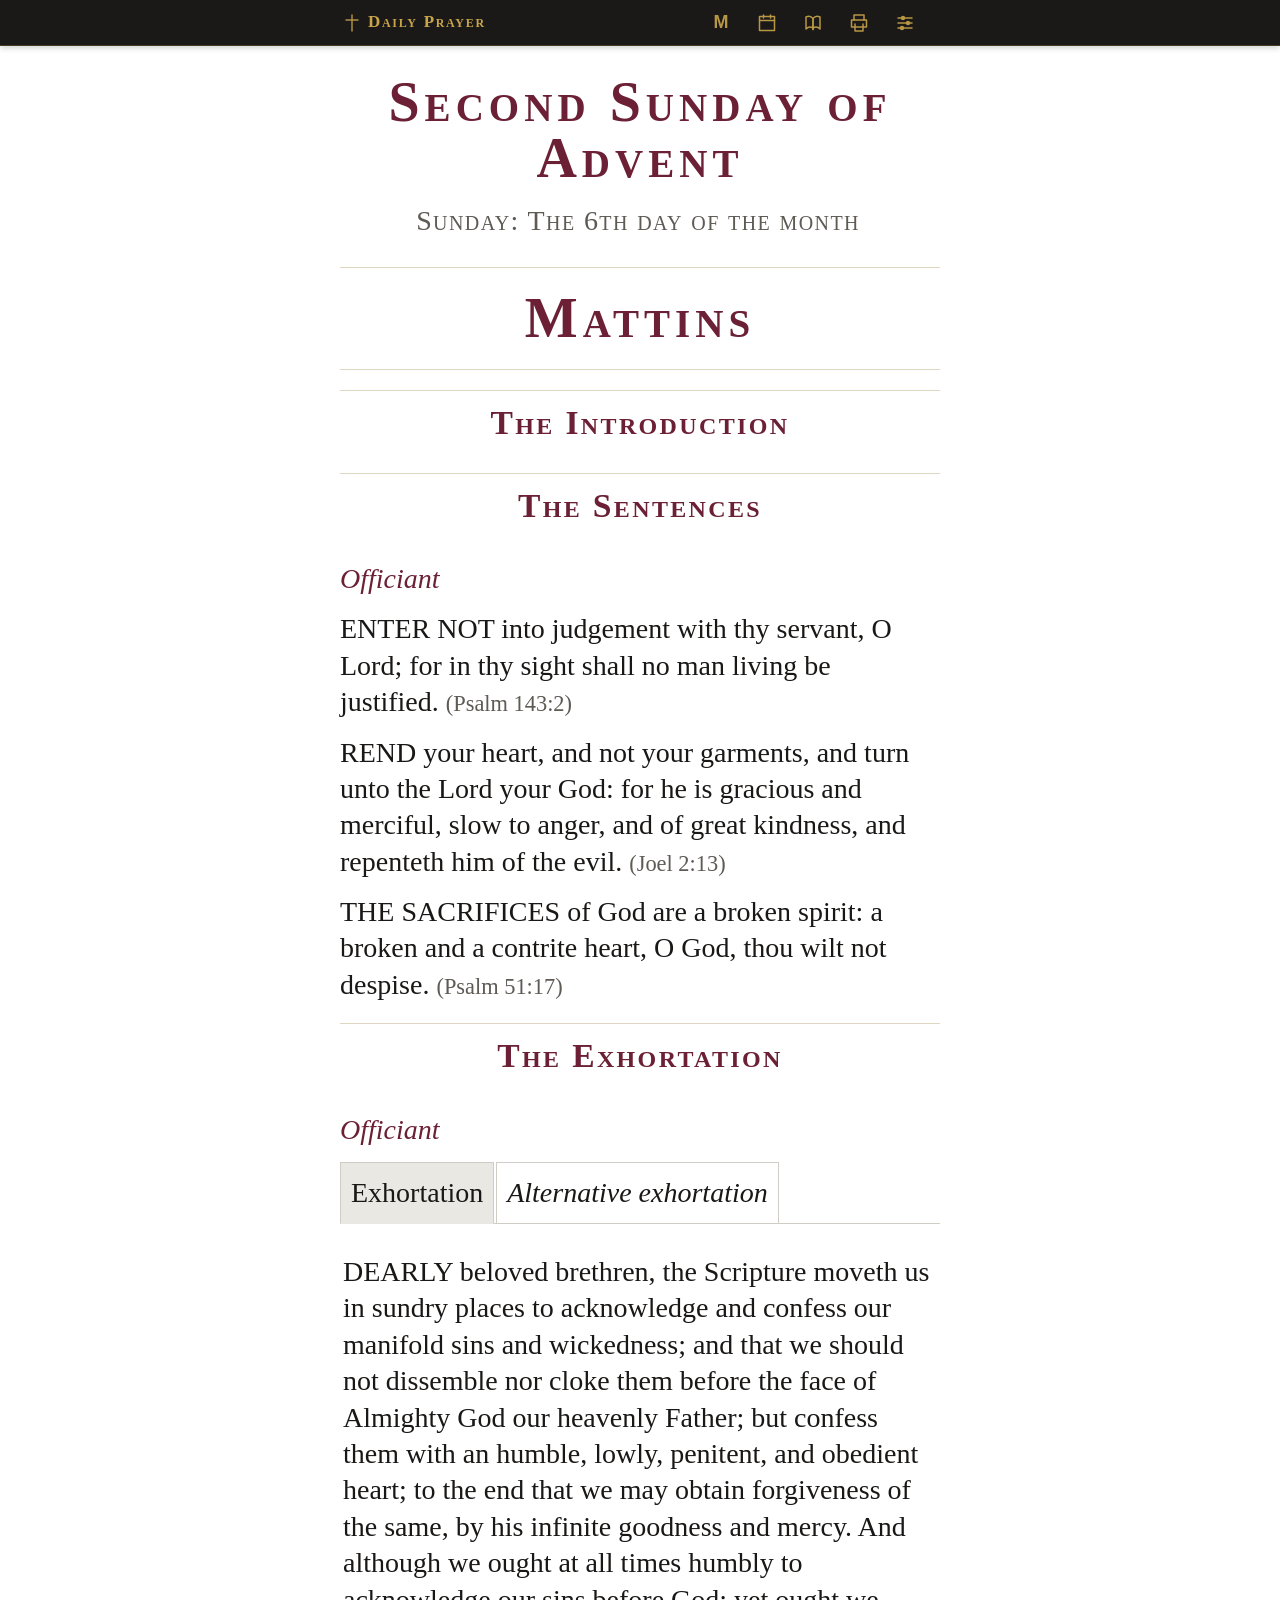
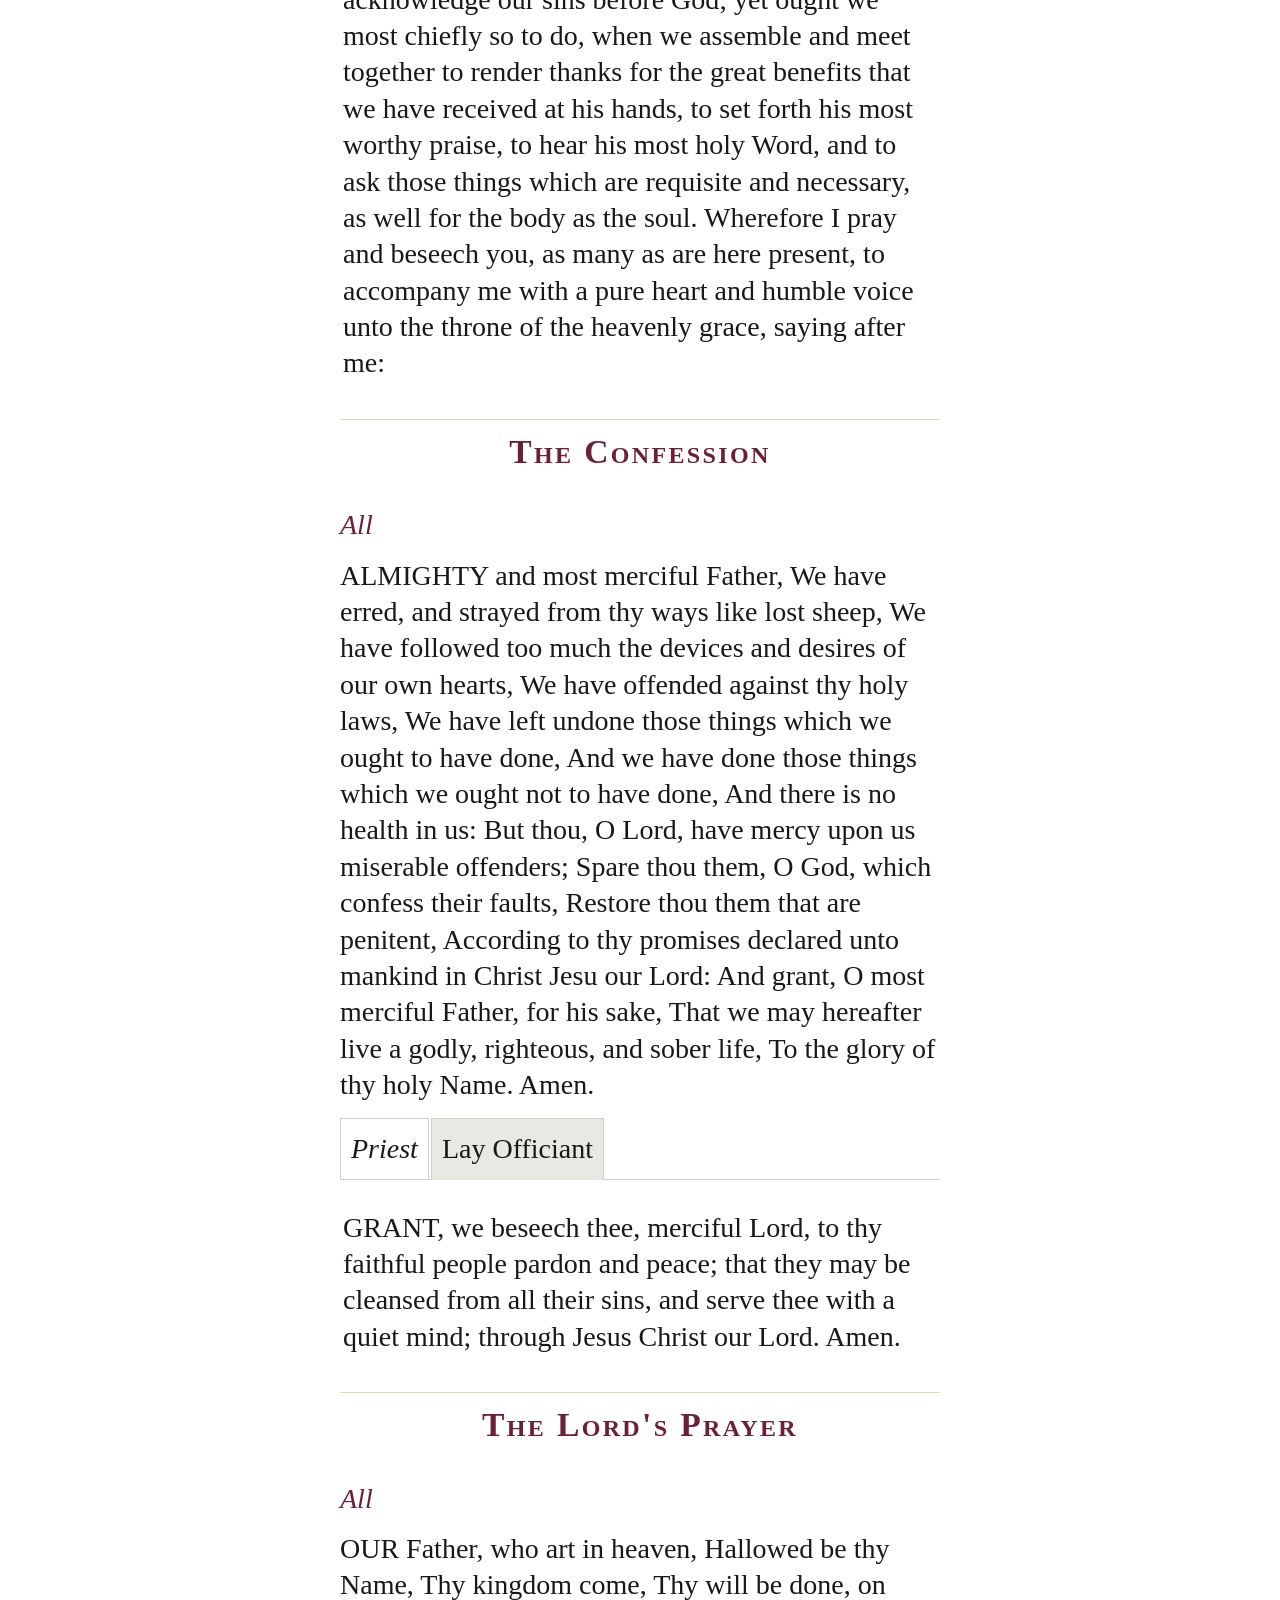
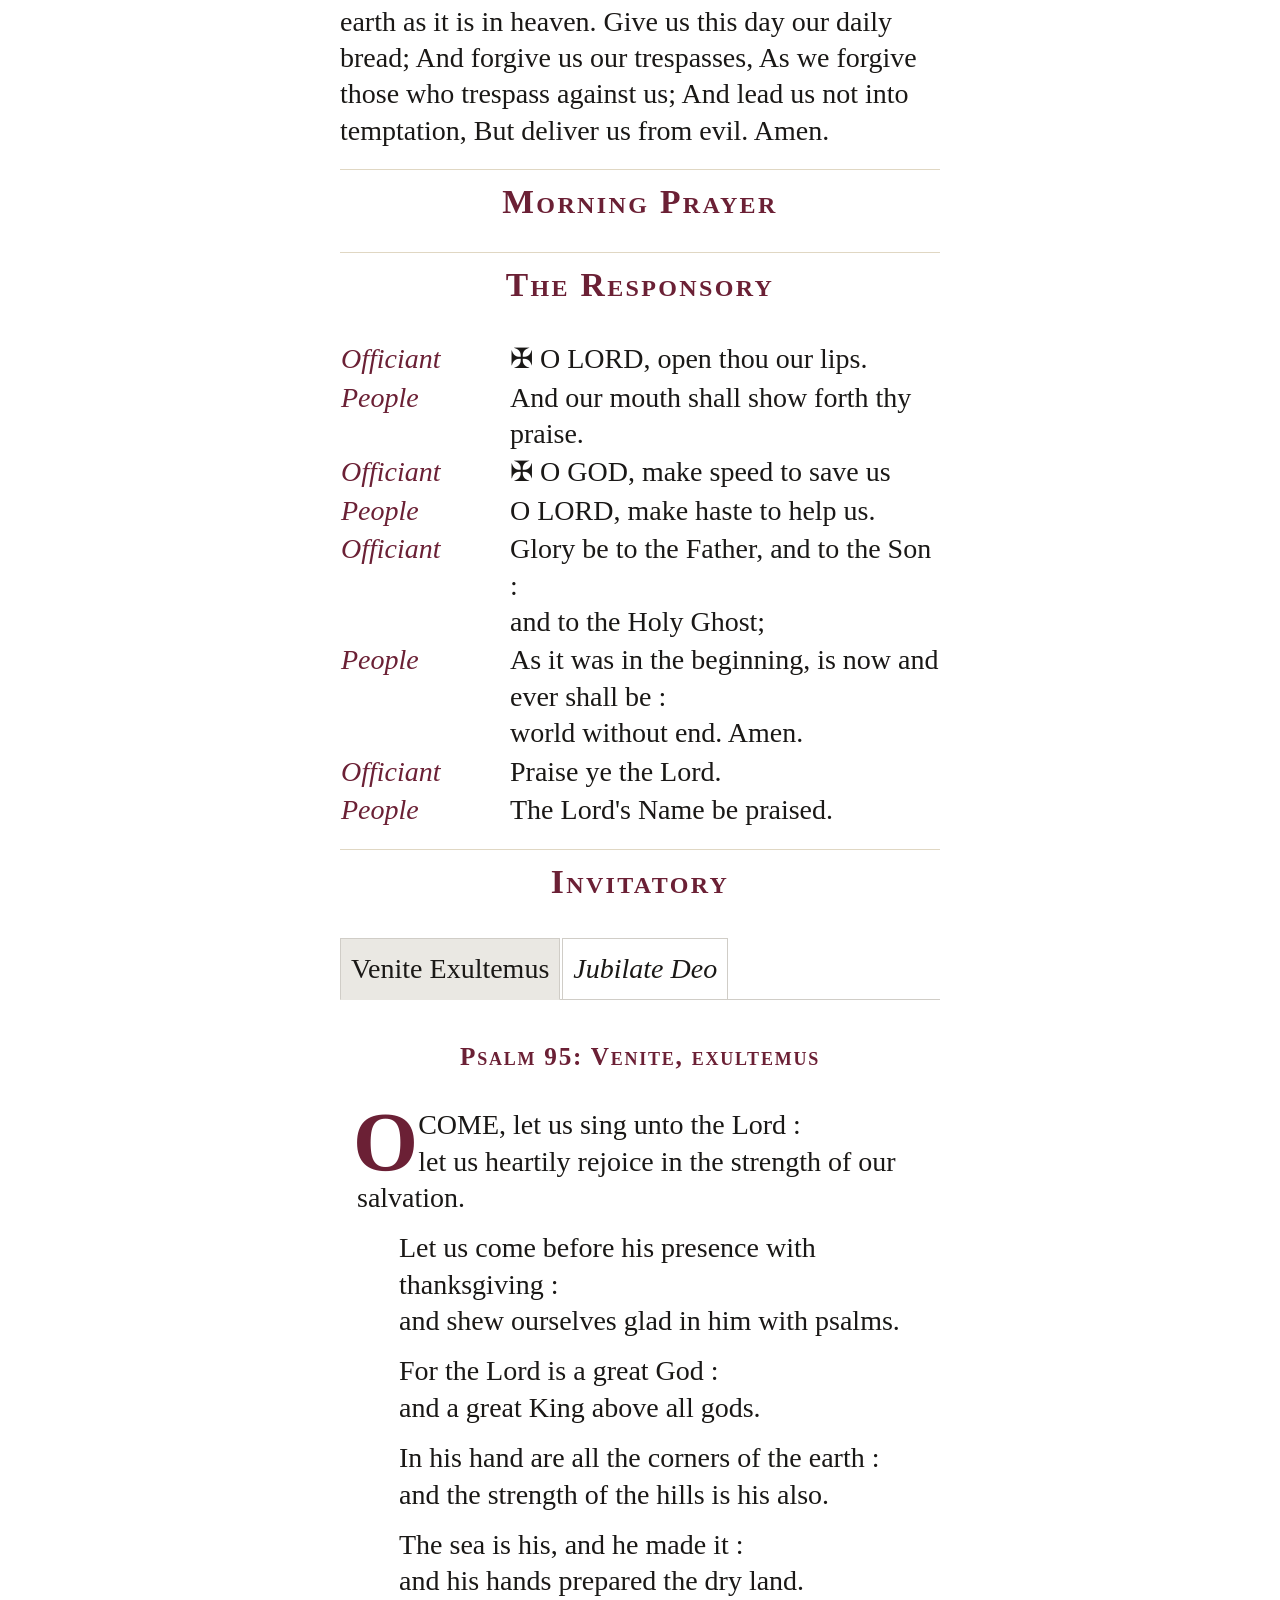
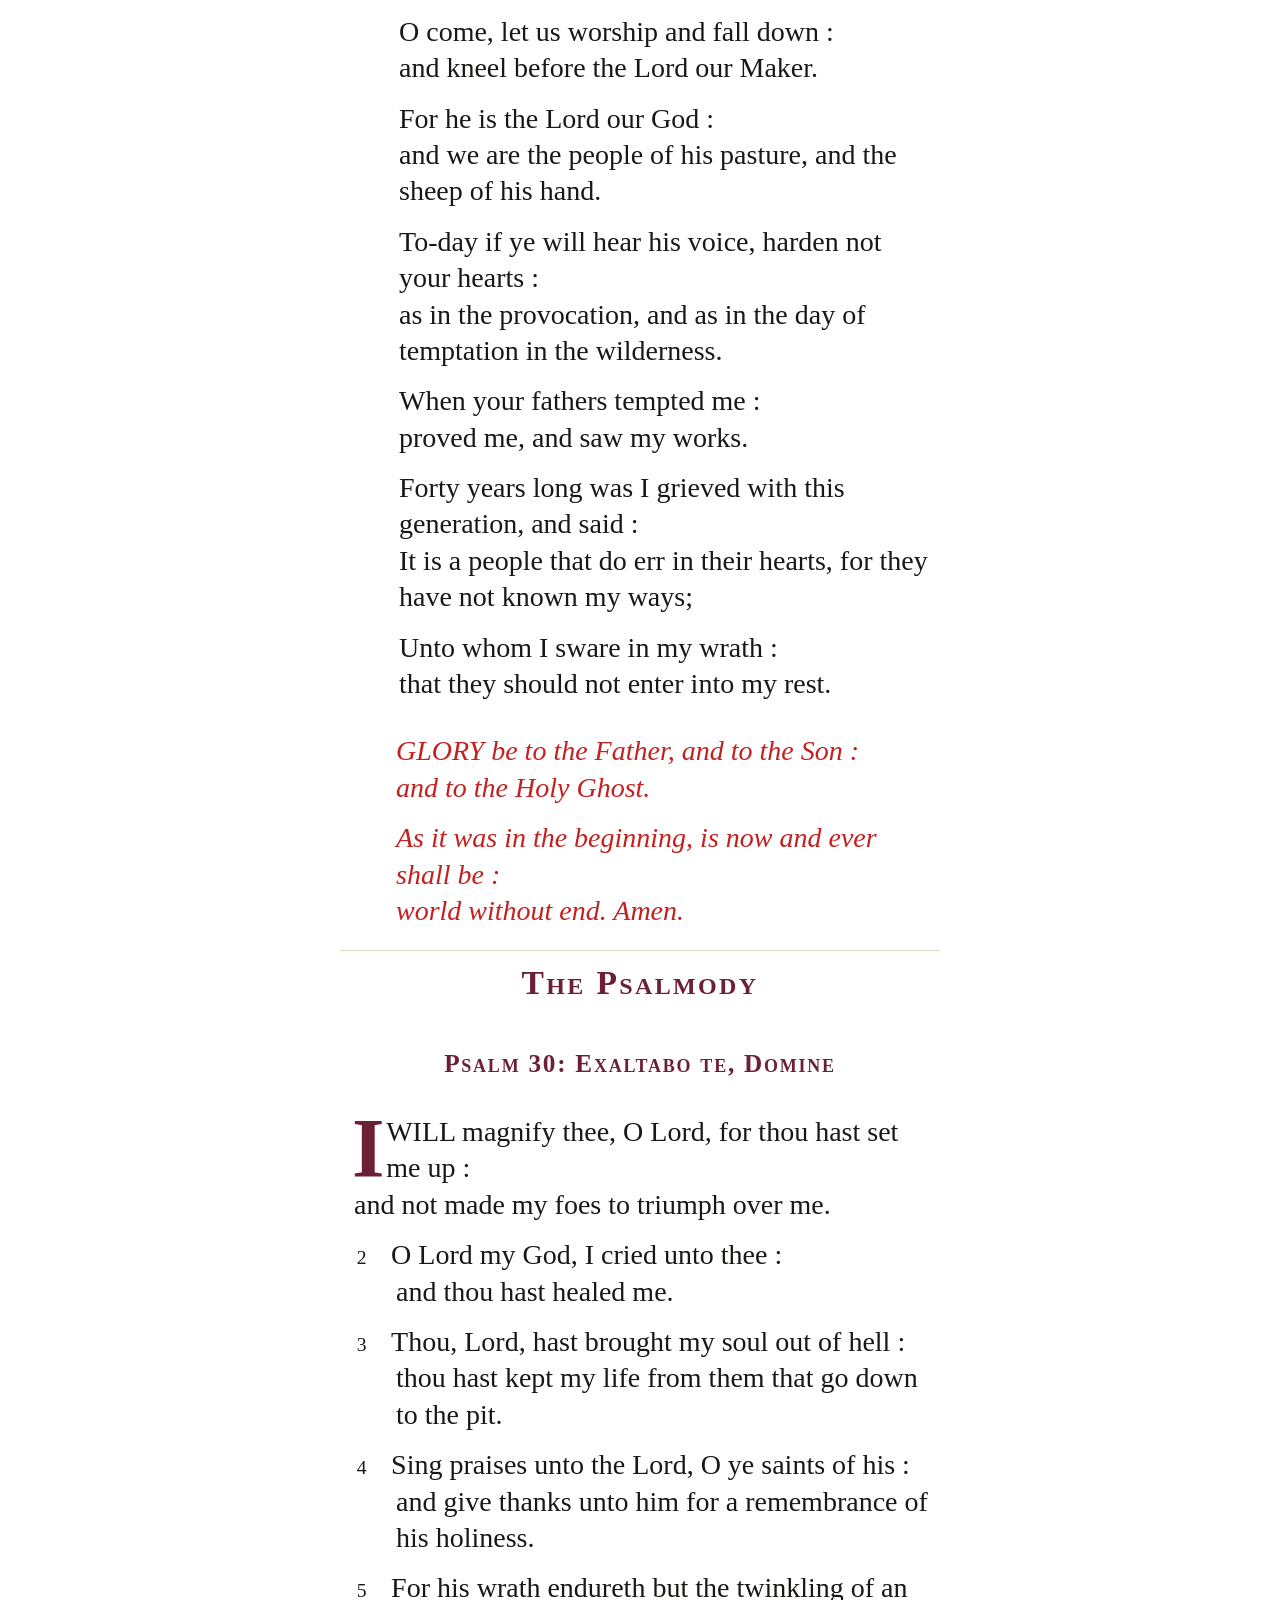
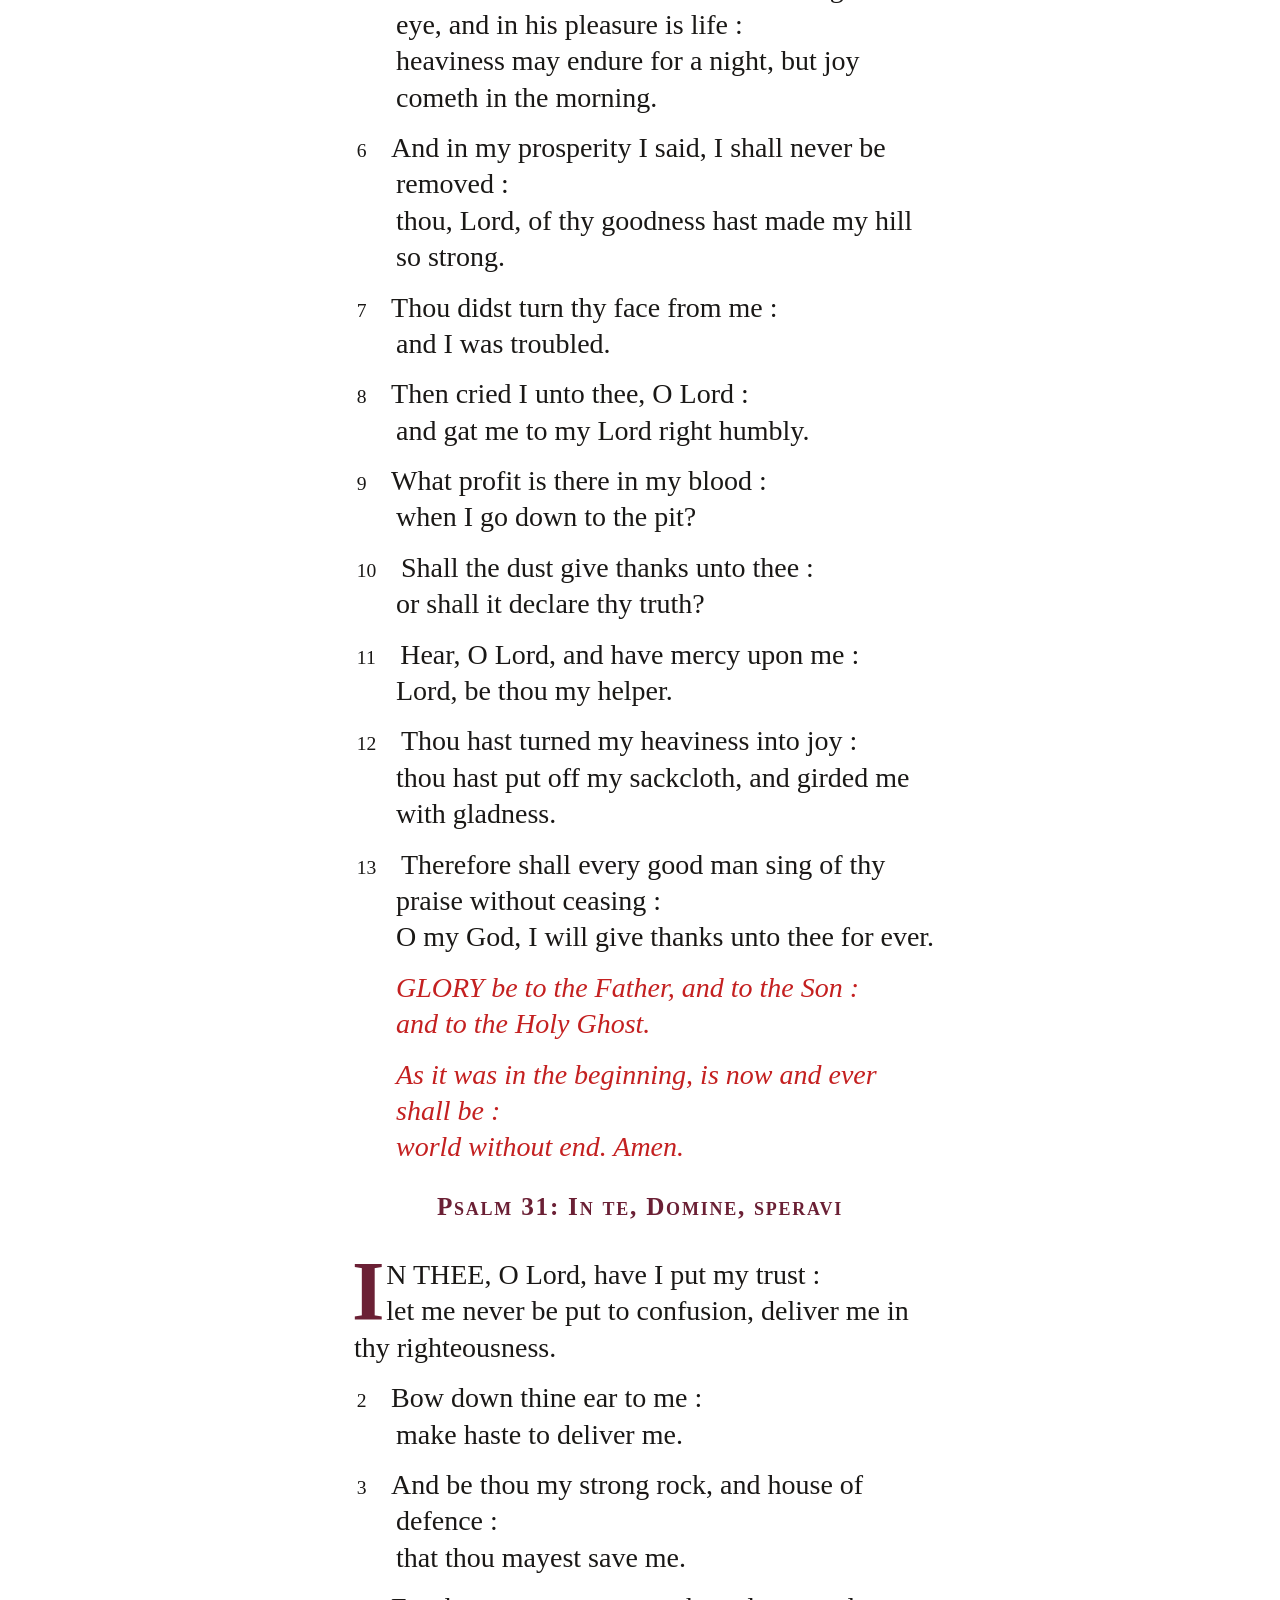
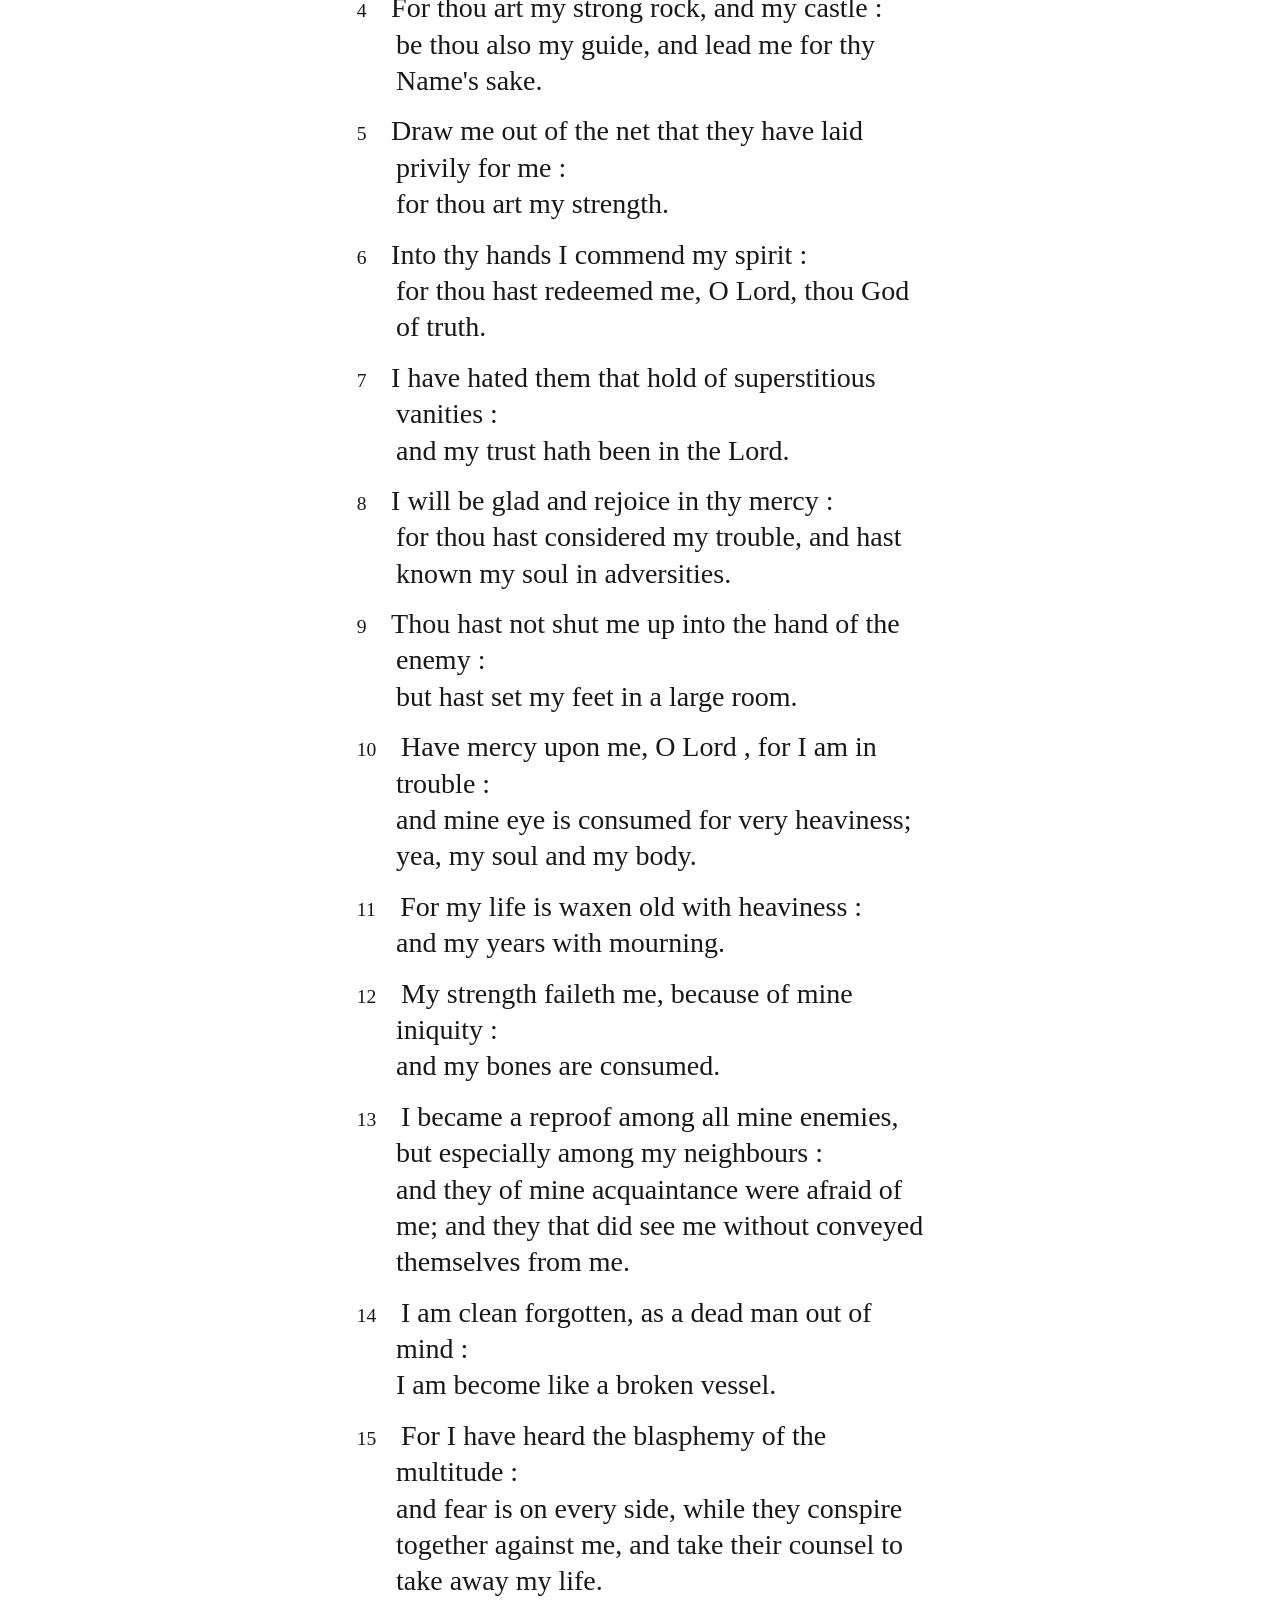
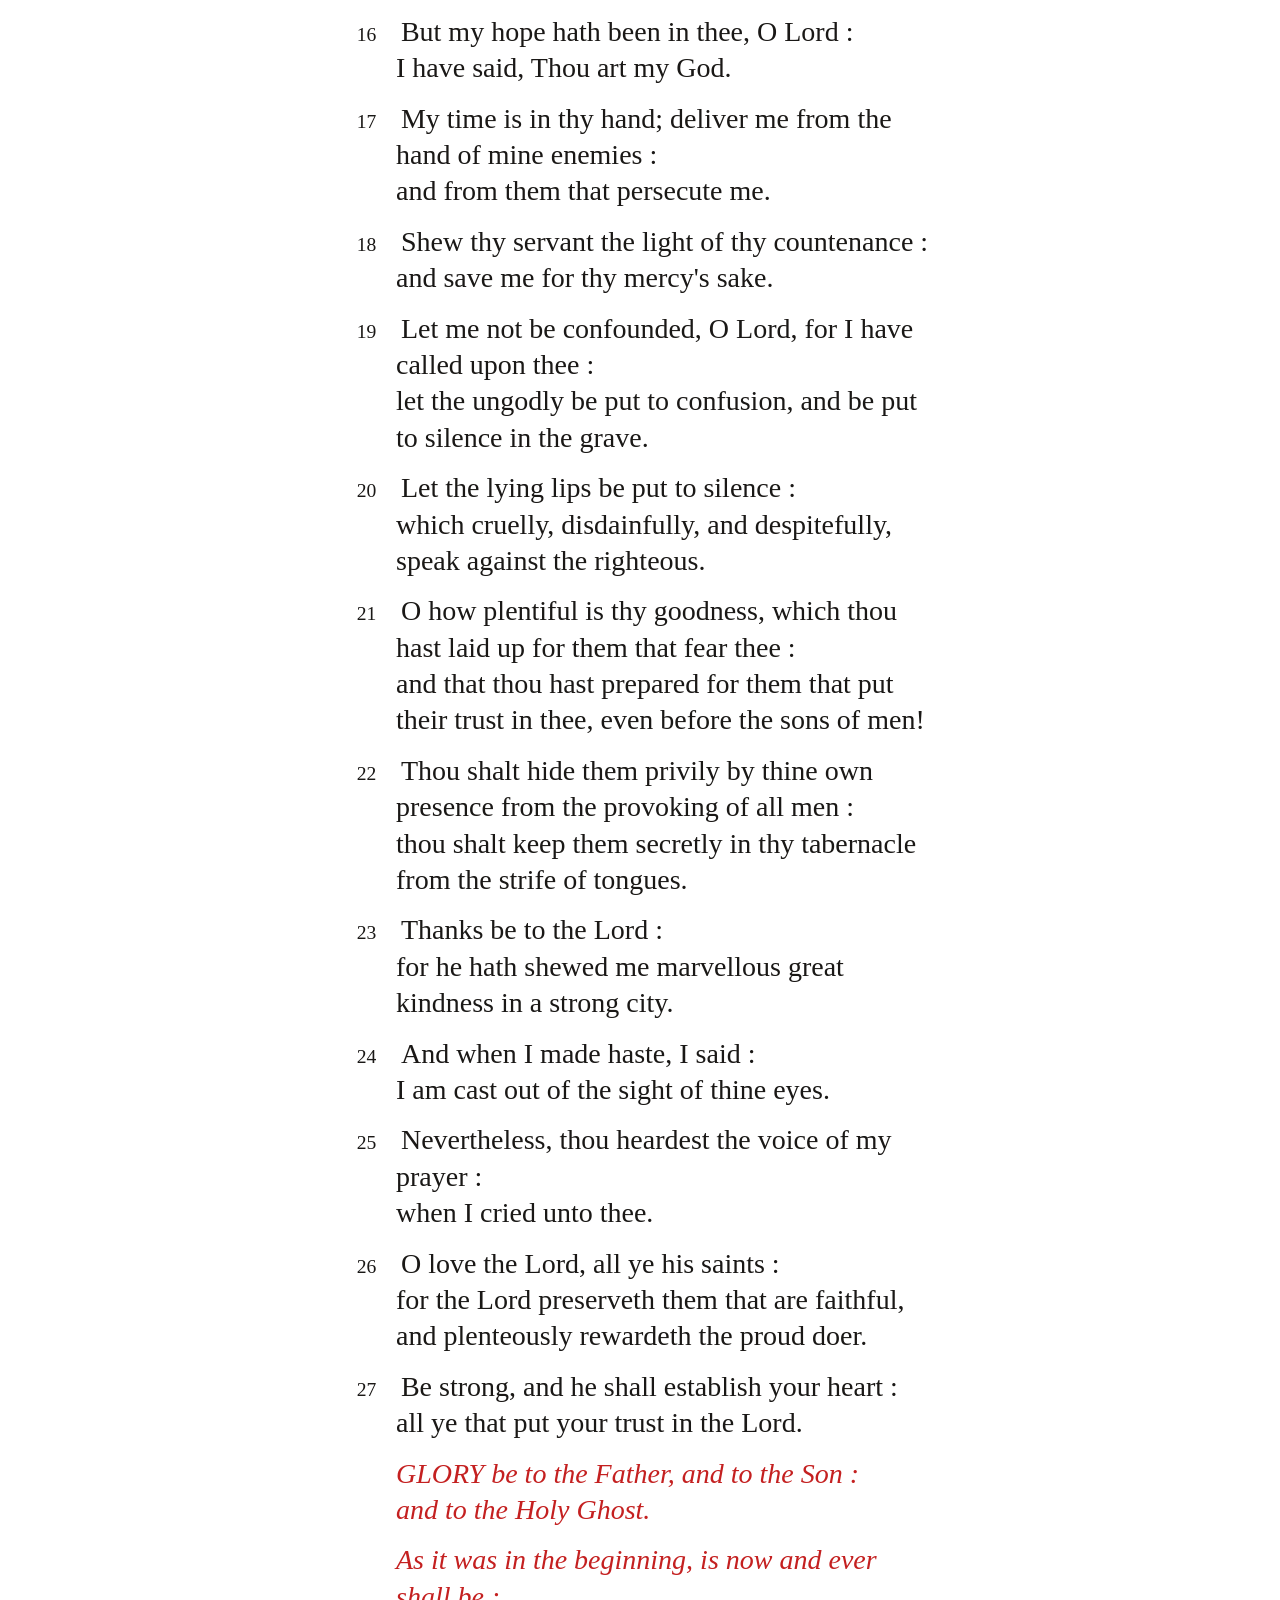
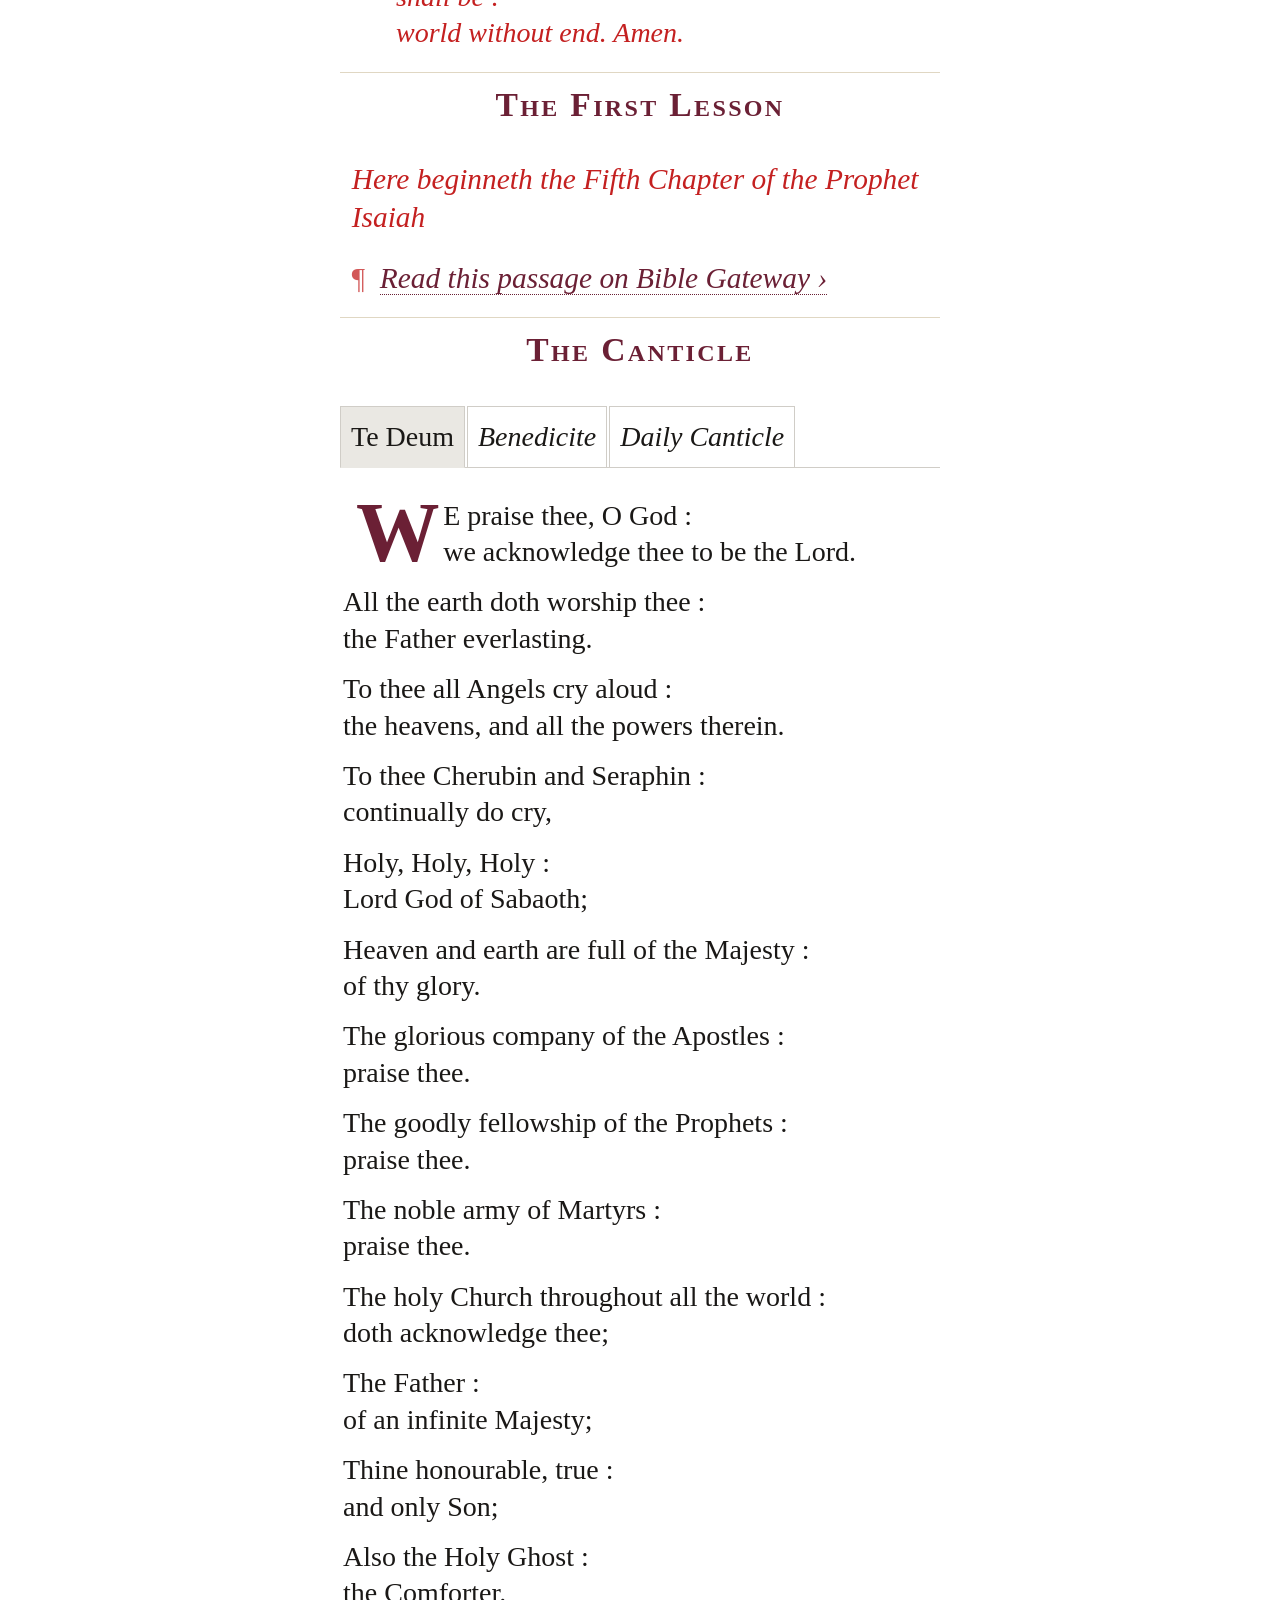
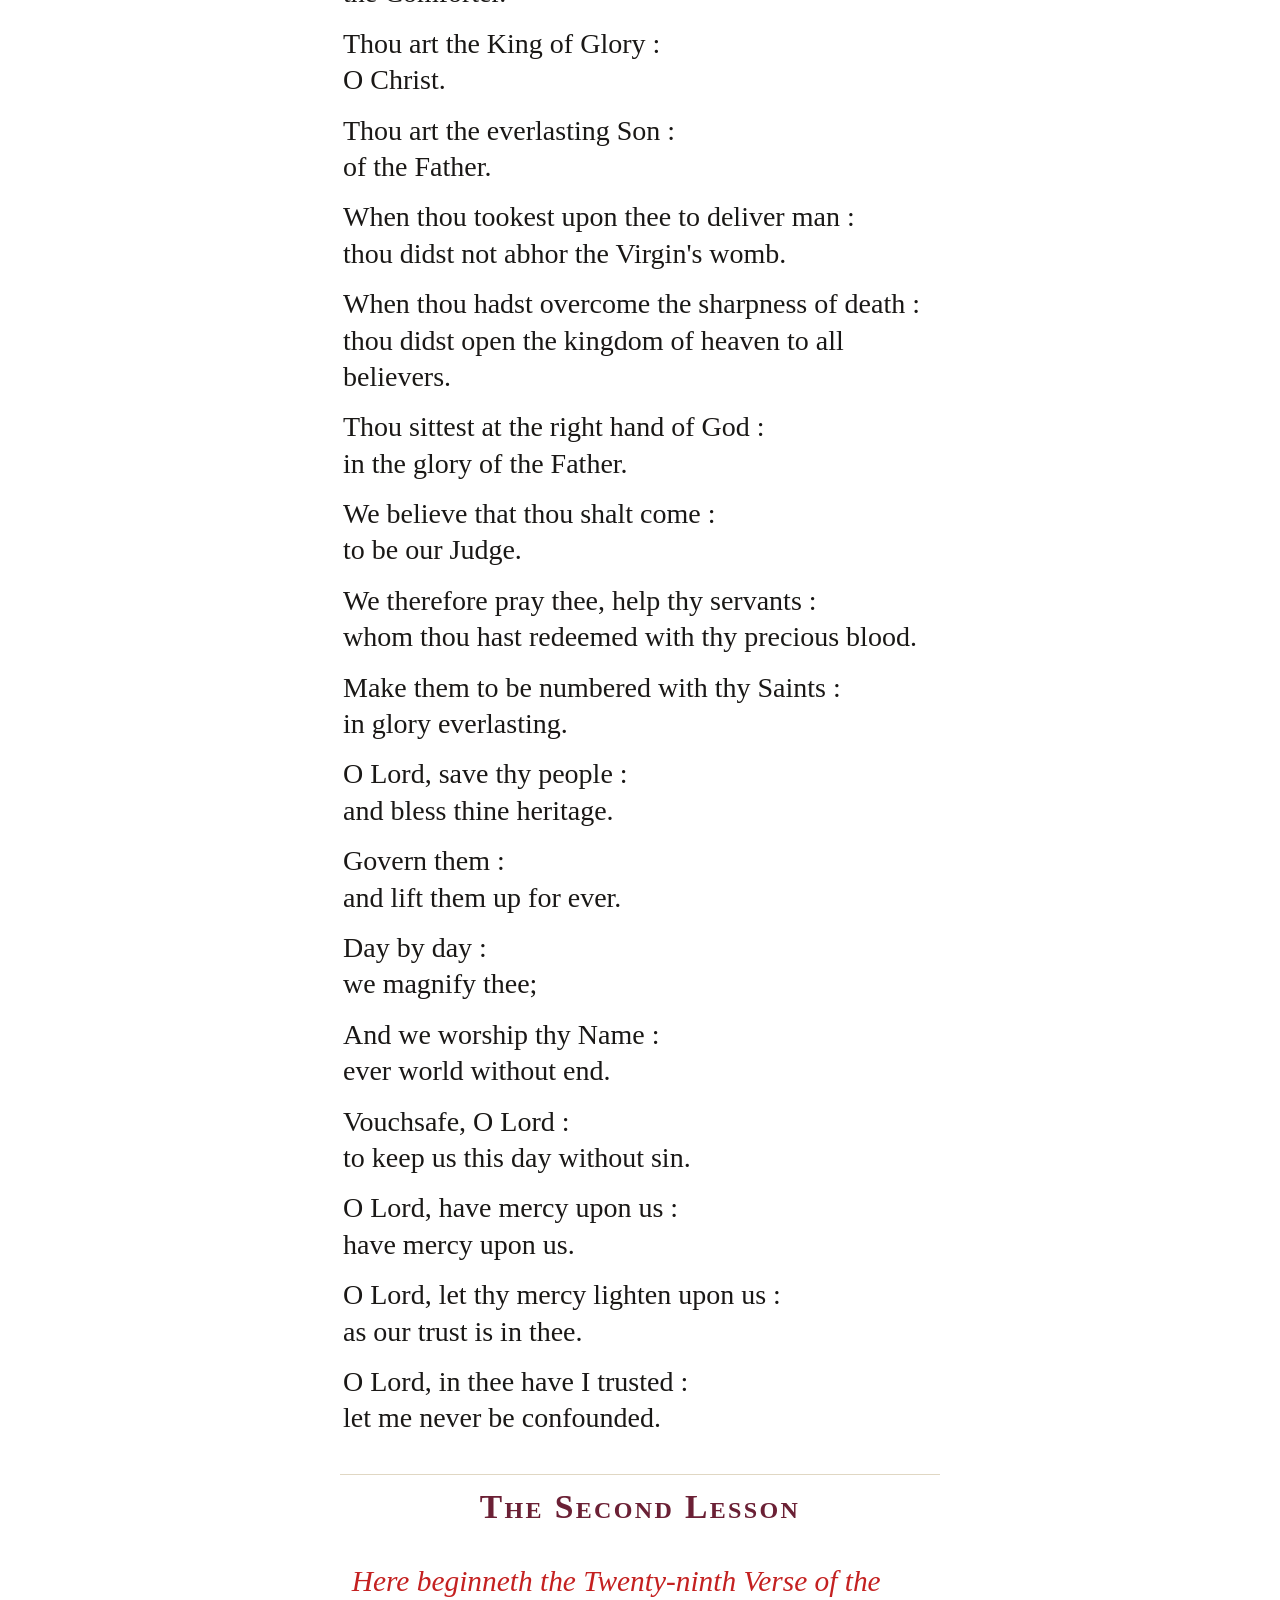
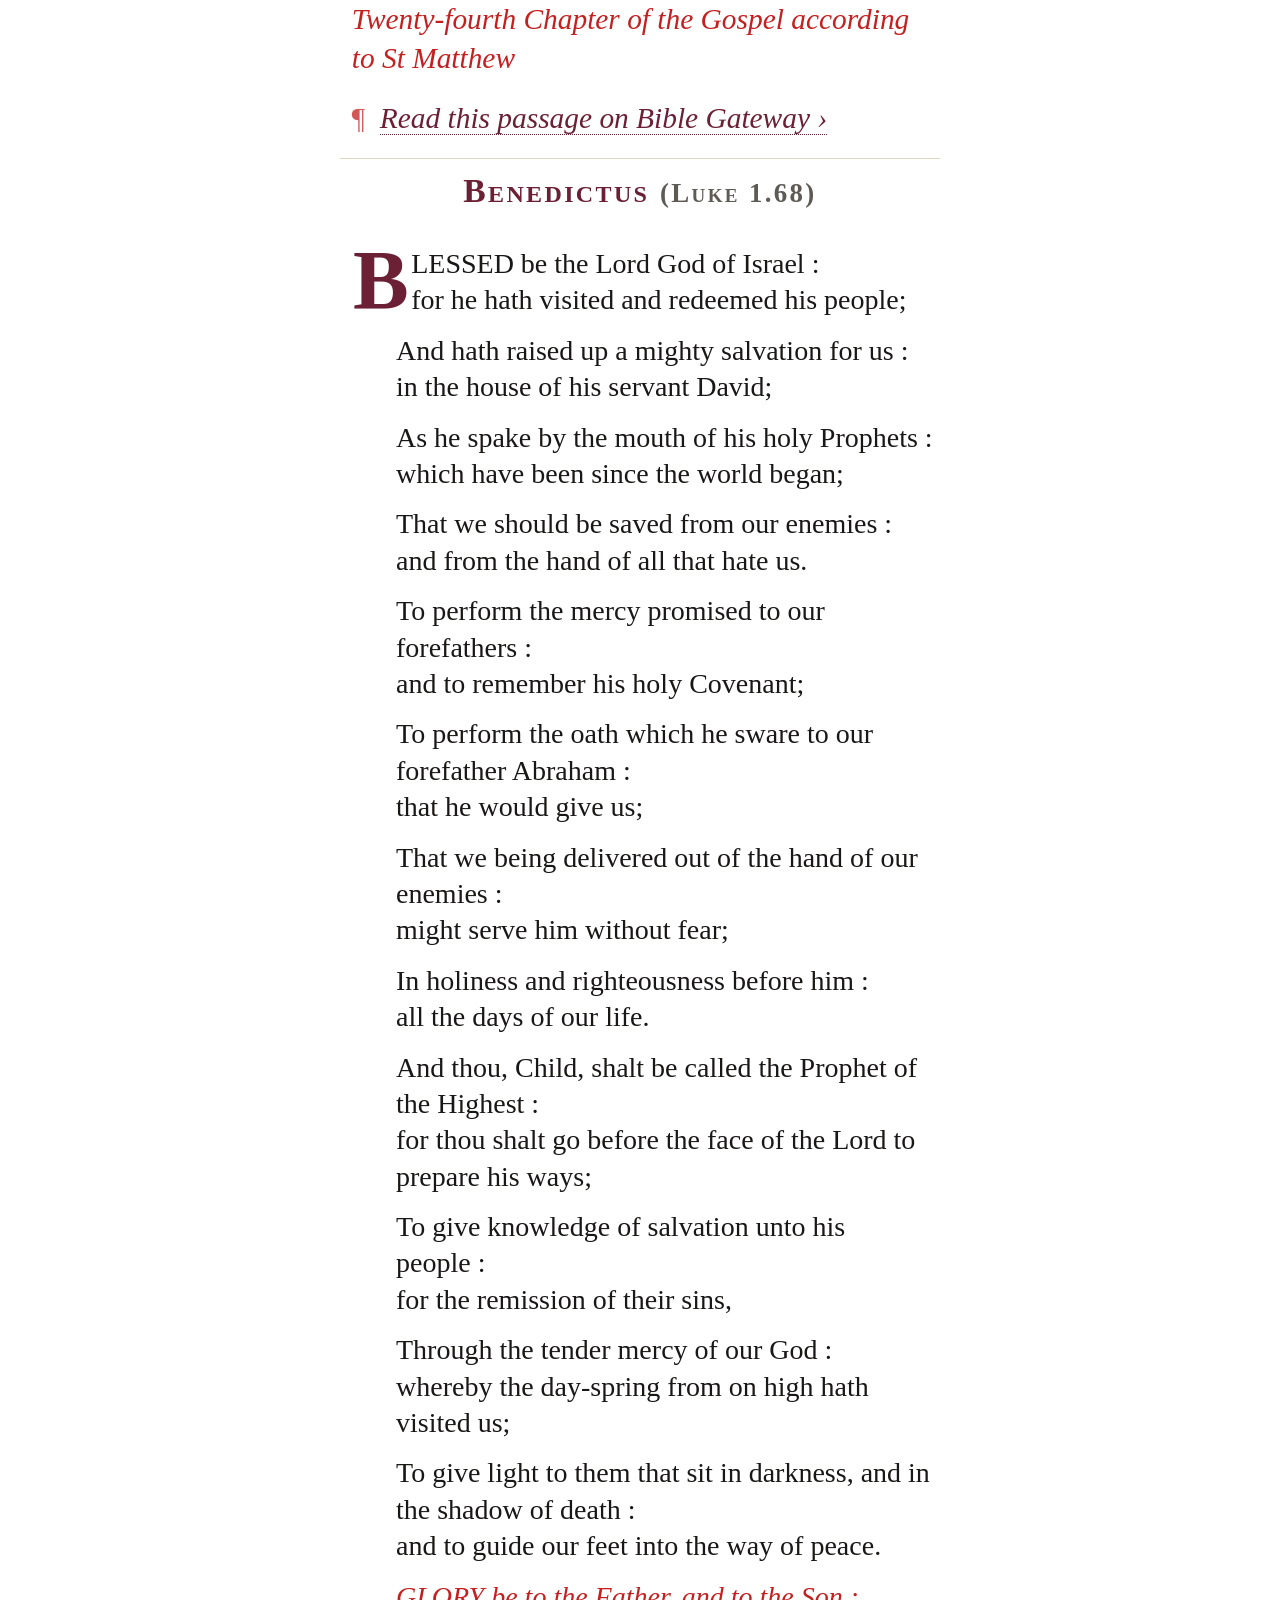
==== commit 593d40fe: "design: Full-width top bar, larger default font, no rules, tap logo for top - Top navigation bar now" ====
--- a/site/office.html
+++ b/site/office.html
@@ -23,9 +23,9 @@
     <link rel="apple-touch-icon" href="icon/favicon-192x192.png">
   </head>
   <body>
-    <div id="container">
-      <nav class='main-nav' id="main-nav">
-        <div id="navhead">
+    <nav class='main-nav' id="main-nav">
+      <div class="nav-inner">
+        <div id="navhead" onclick="window.scrollTo(0, 0);" title="Back to top">
           <svg class="navhead-cross" width="20" height="20" viewBox="0 0 20 20" fill="none" stroke="currentColor" stroke-width="1.5" stroke-linecap="round" aria-hidden="true"><line x1="10" y1="2" x2="10" y2="18"/><line x1="4" y1="7" x2="16" y2="7"/></svg>
           <p class='navheader'>Daily Prayer</p>
         </div>
@@ -38,7 +38,9 @@
           <button type="button" id='settingsButton' class='sbtn' onclick="showView('settings');" title="Settings"><svg width="18" height="18" viewBox="0 0 18 18" fill="none" stroke="currentColor" stroke-width="1.5" stroke-linecap="round" aria-hidden="true"><line x1="2" y1="4" x2="16" y2="4"/><line x1="2" y1="9" x2="16" y2="9"/><line x1="2" y1="14" x2="16" y2="14"/><circle cx="7" cy="4" r="2.2" fill="currentColor" stroke="none"/><circle cx="12" cy="9" r="2.2" fill="currentColor" stroke="none"/><circle cx="6" cy="14" r="2.2" fill="currentColor" stroke="none"/></svg></button>
           <button type="button" id='returnButton' class='sbtn hidden' onclick="showView('office');" title="Back"><svg width="18" height="18" viewBox="0 0 18 18" fill="none" stroke="currentColor" stroke-width="1.5" stroke-linecap="round" stroke-linejoin="round" aria-hidden="true"><polyline points="10,5 5,9 10,13"/><line x1="5" y1="9" x2="16" y2="9"/></svg></button>
         </div>
-      </nav>
+      </div>
+    </nav>
+    <div id="container">
 
       <div id="ordo"></div>
       <div id="liturgicalDay"></div>
@@ -200,7 +202,7 @@
                 <input type="checkbox" id="a_e" name="a_e" onchange = "doSetting('a_e','checkbox');">
                 <span class="slider round"></span>
               </label>
-            </div><HR >
+            </div>
             <div class='switchdiv'>
               <label for="ca_latin">Anthem in Latin</label>
               <label class="switch">
--- a/site/css/styles.css
+++ b/site/css/styles.css
@@ -67,6 +67,9 @@
 html { -webkit-text-size-adjust: 100%; }
 body, div, nav.main-nav, .accordion, button.psalmbutton { transition: background-color .25s ease, color .25s ease, border-color .25s ease; }
 
+/* No horizontal rules anywhere */
+hr { display: none; }
+
 body {
   font-size: 15px;
   line-height: 1.3;
@@ -101,18 +104,42 @@
 nav.main-nav {
   background-color: var(--toolbar-bg-color);
   display: flex;
-  justify-content: space-between;
+  justify-content: center;
   color: var(--toolbar-color);
   height: 40px;
+  /* Sits outside #container so the bar spans the whole page width */
   margin-left: -5px;
   margin-right: -5px;
   width: calc(100% + 10px);
   box-sizing: border-box;
 }
 
-nav.main-nav>div{
+nav.main-nav .nav-inner {
+  display: flex;
+  justify-content: space-between;
+  align-items: center;
+  flex: 1 1 auto;
+  width: 100%;
+  max-width: 600px;
+  height: 100%;
+  padding: 0 5px;
+}
+
+nav.main-nav .nav-inner,
+nav.main-nav .nav-inner > div {
   background-color: var(--toolbar-bg-color);
   color: var(--toolbar-color);
+}
+
+#navhead {
+  display: flex;
+  align-items: center;
+  flex-shrink: 0;
+  cursor: pointer;
+}
+
+#navhead p.navheader {
+  white-space: nowrap;
 }
 
 nav.main-nav.stickynav{
@@ -307,7 +334,7 @@
 p.gloria {
   margin-left: 2em;
   font-style: italic;
-  color: var(--sub-color);
+  color: var(--rubric-color);
 }
 
 .speaker {
@@ -769,10 +796,18 @@
 
 @media only screen and (max-width: 400px) {
   button.sbtn {
-    margin-right: 10px;
+    width: 34px;
+    margin-right: 2px;
   }
   div.menu-buttons {
     margin-right: 0px;
+  }
+  #navhead p.navheader {
+    font-size: 15px;
+    letter-spacing: 0.06em;
+  }
+  svg.navhead-cross {
+    margin: 0 4px 0 0;
   }
   h1{
     font-size: 1.8em;
@@ -839,7 +874,7 @@
 p.lessonintro {
   font-size: 1.05em;
   font-style: italic;
-  color: var(--sub-color);
+  color: var(--rubric-color);
   margin-left: 0.4em;
 }
 p.lessonintro.lessonend {
